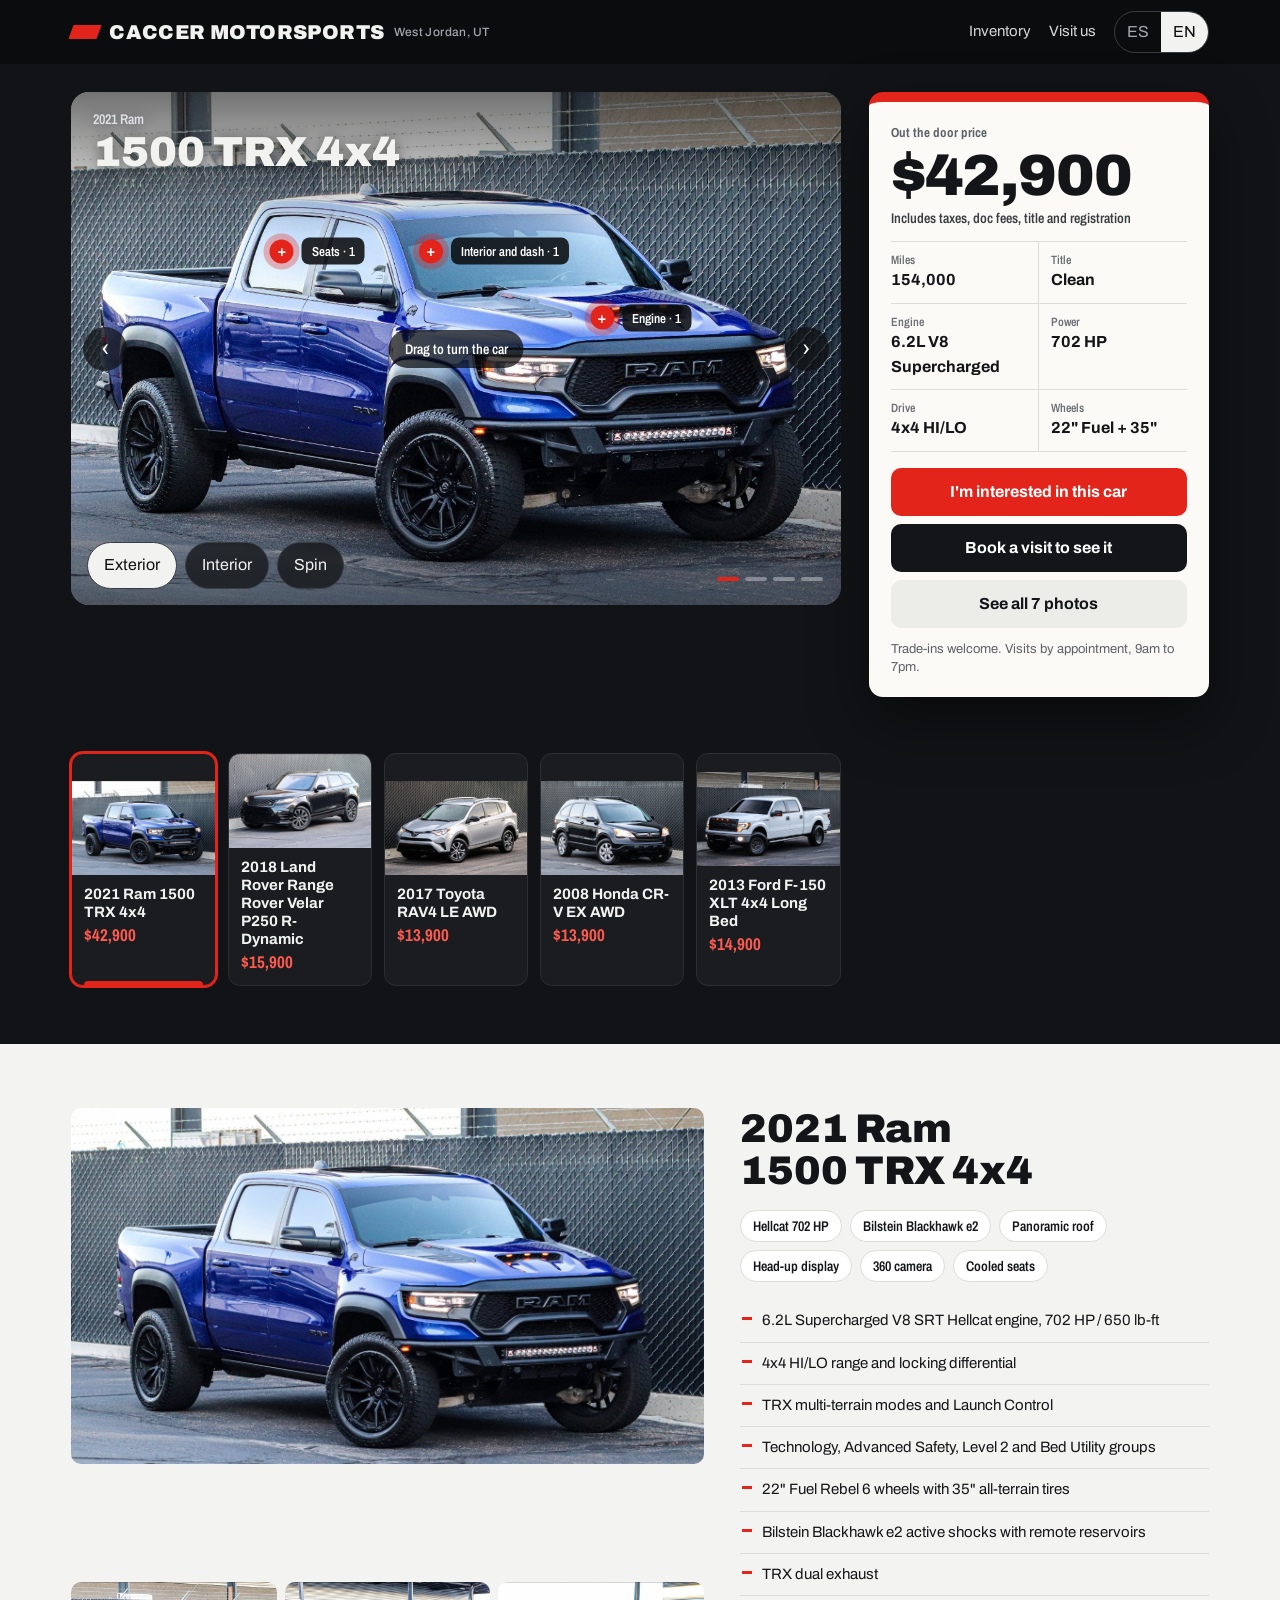
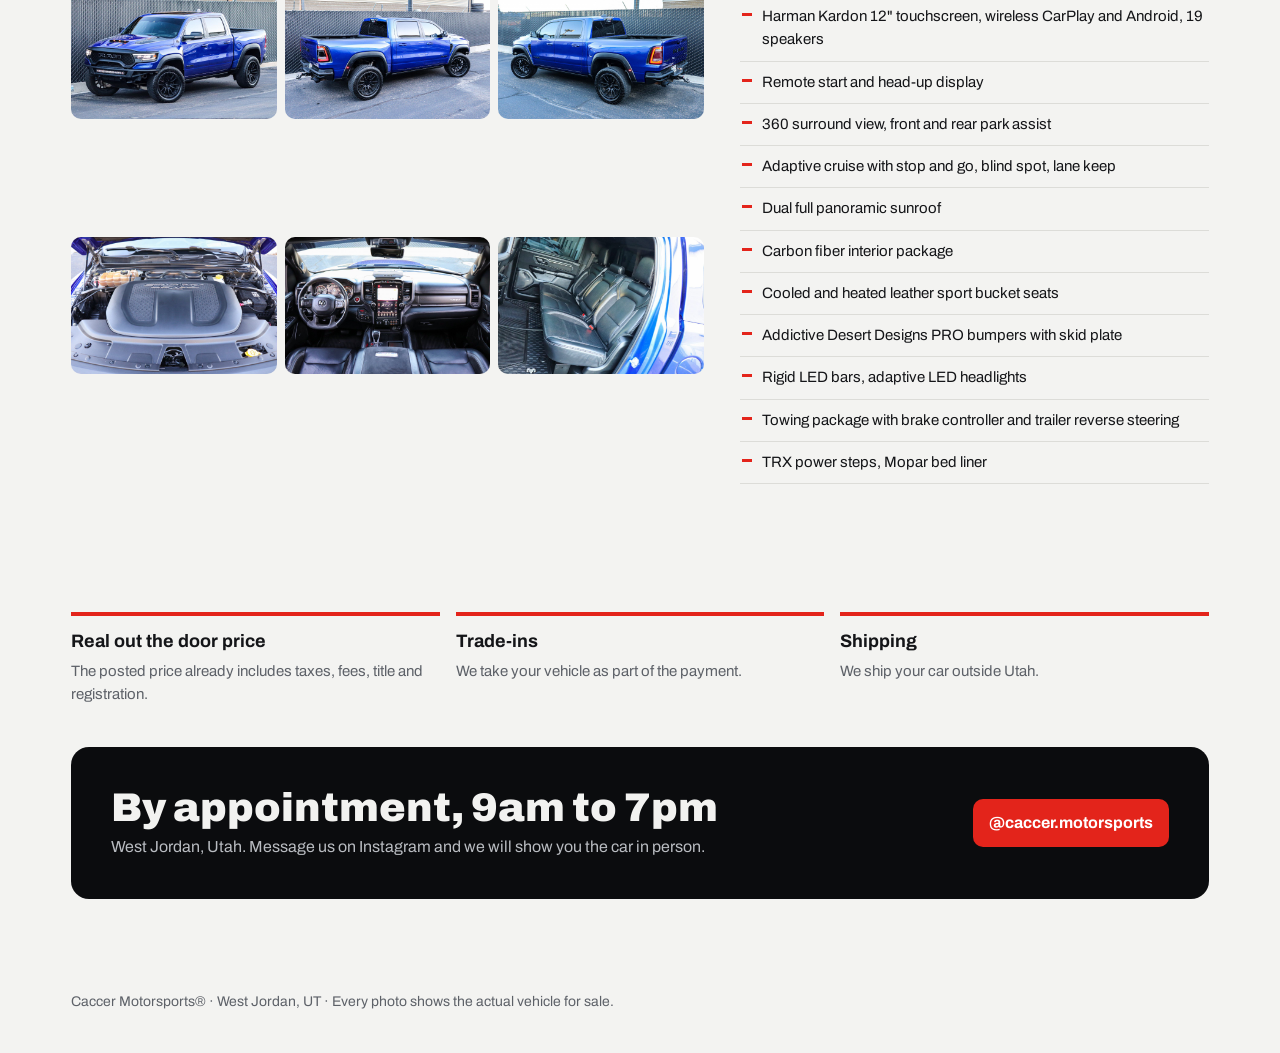
==== index.html @ dfd0c4a7 "Update index.html" ====
<!DOCTYPE html>
<html lang="es">
<head>
<meta charset="utf-8">
<meta name="viewport" content="width=device-width,initial-scale=1">
<title>Caccer Motorsports</title>
<link rel="preconnect" href="https://fonts.googleapis.com">
<link href="https://fonts.googleapis.com/css2?family=Archivo:wght@400;500;600;800;900&family=Archivo+Narrow:wght@500;600;700&display=swap" rel="stylesheet">
<style>
/* VOICE: a confident independent dealer in West Jordan, straight talk, out the door prices.
   IDEA: the showroom turntable plus the window sticker you read before you buy.
   PICTURE: each car as a live 3D model on a lit turntable, with hotspots that open the real photos.
   COLOUR and TYPE: asphalt graphite, paper white sticker, Caccer red accent; Archivo wide for names, Archivo Narrow for specs.
   LAYOUT: stage first, sticker beside it, the 5-car lineup as parking spots, then photos and the visit band. */
:root{color-scheme:light dark;
--bg:light-dark(#f3f3f1,#0f1012);--ink:light-dark(#141518,#f2f2f0);--mute:light-dark(#5d6168,#a3a7ad);
--card:light-dark(#ffffff,#1a1c20);--line:light-dark(#dcdcd8,#2b2e33);--red:#e3241b;--stage:#121316;--paper:#fbfaf6}
:root[data-theme=light]{color-scheme:light}:root[data-theme=dark]{color-scheme:dark}
*{box-sizing:border-box;min-width:0}
body{margin:0;background:var(--bg);color:var(--ink);font:16px/1.55 Archivo,system-ui,sans-serif;overflow-x:clip}
a{color:inherit}
button{font:inherit;cursor:pointer}
:focus-visible{outline:3px solid var(--red);outline-offset:2px}
.wrap{max-width:1240px;margin:0 auto;padding:0 max(4vw,16px)}
header{background:#0b0c0e;color:#f2f2f0}
header .wrap{display:flex;align-items:center;gap:20px;min-height:64px;flex-wrap:wrap}
.logo{font-weight:900;letter-spacing:.02em;font-size:20px;text-decoration:none;display:flex;align-items:center;gap:10px}
.logo i{width:28px;height:14px;background:var(--red);transform:skewX(-20deg);display:inline-block}
.logo small{font-weight:500;color:#a3a7ad;font-size:12px}
nav{display:flex;gap:18px;margin-left:auto;flex-wrap:wrap;align-items:center}
nav a{text-decoration:none;color:#d6d7d9;font-size:15px}
nav a:hover{color:#fff}
.lang{display:flex;border:1px solid #3a3d42;border-radius:999px;overflow:hidden}
.lang button{background:none;border:0;color:#a3a7ad;padding:8px 12px;min-height:36px}
.lang button[aria-pressed=true]{background:#f2f2f0;color:#0b0c0e}

/* stage */
.show{background:var(--stage);color:#f2f2f0;position:relative}
.show .wrap{display:grid;grid-template-columns:minmax(0,1fr) 340px;gap:28px;padding-top:28px;padding-bottom:28px}
.stage{position:relative;aspect-ratio:3/2;border-radius:18px;overflow:hidden;background:#0d0e10;touch-action:pan-y;user-select:none;cursor:grab}
.stage:active{cursor:grabbing}
.frames img{position:absolute;inset:0;width:100%;height:100%;object-fit:cover;opacity:0;transform:scale(1.02);transition:opacity .7s ease,transform 3.2s ease-out}
.frames img.on{opacity:1;transform:scale(1.08)}
.stage.manual .frames img{transition:opacity .25s ease,transform .4s ease-out}
.stage.manual .frames img.on{transform:scale(1.02)}
@media(prefers-reduced-motion:reduce){.frames img,.frames img.on{transform:none}}
.pan{position:absolute;inset:0;overflow:hidden;opacity:0;pointer-events:none;transition:opacity .35s}
.pan img{position:absolute;top:0;height:100%;width:auto;min-width:135%;object-fit:cover;left:0;will-change:transform}
.stage.int .pan{opacity:1}.stage.int .frames,.stage.int #hsLayer{opacity:0;pointer-events:none}
.stage::after{content:"";position:absolute;inset:0;background:linear-gradient(180deg,rgba(0,0,0,.55) 0%,rgba(0,0,0,0) 28%,rgba(0,0,0,0) 72%,rgba(0,0,0,.5) 100%);pointer-events:none}
.title,.tools,.dots,.hint,.arrow,#hsLayer{z-index:2}
.title{position:absolute;left:22px;top:18px;right:22px;pointer-events:none;text-shadow:0 2px 14px rgba(0,0,0,.5)}
.title p{margin:0;font:600 14px 'Archivo Narrow';color:#dfe1e4}
.title h1{margin:2px 0 0;font-size:clamp(24px,3.4vw,42px);line-height:1.05;font-weight:900;text-wrap:balance;max-width:18ch}
.tools{position:absolute;left:16px;bottom:16px;display:flex;gap:8px;flex-wrap:wrap}
.tools button{background:rgba(20,21,24,.78);color:#f2f2f0;border:1px solid #3a3d42;border-radius:999px;padding:10px 16px;min-height:44px;backdrop-filter:blur(6px)}
.tools button[aria-pressed=true]{background:#f2f2f0;color:#111}
.arrow{position:absolute;top:50%;transform:translateY(-50%);width:44px;height:44px;border-radius:50%;border:0;background:rgba(15,16,18,.7);color:#fff;font-size:24px;line-height:1}
.arrow.l{left:12px}.arrow.r{right:12px}
.stage.int .arrow{display:none}
.dots{position:absolute;right:18px;bottom:24px;display:flex;gap:6px}
.dots i{width:22px;height:4px;border-radius:2px;background:rgba(255,255,255,.35)}
.dots i.on{background:var(--red)}
.hint{position:absolute;left:50%;top:50%;transform:translate(-50%,-50%);background:rgba(10,11,12,.72);padding:10px 16px;border-radius:999px;font:600 14px 'Archivo Narrow';color:#fff;pointer-events:none;transition:opacity .5s}
.hint.gone{opacity:0}
.hs{position:absolute;transform:translate(-50%,-50%);display:flex;align-items:center;gap:8px;background:none;border:0;padding:6px;color:#fff;transition:opacity .25s}
.hs b{width:24px;height:24px;border-radius:50%;background:var(--red);box-shadow:0 0 0 6px rgba(227,36,27,.3);display:grid;place-items:center;font-size:15px;line-height:1;animation:pulse 2.2s infinite}
@keyframes pulse{50%{box-shadow:0 0 0 11px rgba(227,36,27,.12)}}
.hs span{background:rgba(12,13,15,.88);padding:5px 10px;border-radius:8px;font:600 13px 'Archivo Narrow';white-space:nowrap}
.hs.off{opacity:0;pointer-events:none}
@media(max-width:600px){.hs span{display:none}.arrow{display:none}.title h1{font-size:22px}}
/* sticker */
.sticker{background:var(--paper);color:#141518;border-radius:14px;padding:22px 22px 20px;align-self:start;position:relative;
box-shadow:0 24px 60px rgba(0,0,0,.45);border-top:10px solid var(--red)}
.sticker .lbl{font:700 13px 'Archivo Narrow';color:#5d6168;margin:0}
.price{font-size:clamp(44px,5vw,58px);font-weight:900;line-height:1;margin:6px 0 4px;letter-spacing:-.02em;white-space:nowrap}
.otd{font:600 14px 'Archivo Narrow';color:#3a3d42;margin:0 0 14px}
.specs{display:grid;grid-template-columns:1fr 1fr;border-top:1px solid #dcdcd8;margin:0}
.specs div{padding:10px 0;border-bottom:1px solid #dcdcd8}
.specs div:nth-child(odd){padding-right:10px;border-right:1px solid #dcdcd8}
.specs div:nth-child(even){padding-left:12px}
.specs dt{font:600 12px 'Archivo Narrow';color:#6b6f75}
.specs dd{margin:0;font-weight:700;font-size:16px}
.cta{display:grid;gap:8px;margin-top:16px}
.btn{display:flex;align-items:center;justify-content:center;gap:8px;min-height:48px;border-radius:10px;font-weight:700;text-decoration:none;border:0;padding:0 16px}
.btn.red{background:var(--red);color:#fff}
.btn.ghost{background:#ececE8;color:#141518}
.fine{font-size:13px;color:#5d6168;margin:12px 0 0;line-height:1.4}

/* lineup */
.lineup{display:grid;grid-template-columns:repeat(5,minmax(0,1fr));gap:12px;padding-bottom:30px}
.spot{background:#1a1c20;border:1px solid #2b2e33;border-radius:12px;padding:0 0 12px;color:#f2f2f0;text-align:left;overflow:hidden;position:relative}
.spot img{width:100%;aspect-ratio:3/2;object-fit:cover;display:block;filter:saturate(.9)}
.spot b{display:block;padding:10px 12px 0;font-size:15px;line-height:1.2}
.spot span{display:block;padding:2px 12px 0;font:700 17px 'Archivo Narrow';color:#ff5a4f}
.spot[aria-current=true]{border-color:var(--red);box-shadow:0 0 0 2px var(--red)}
.spot[aria-current=true]::after{content:"";position:absolute;left:12px;right:12px;bottom:0;height:4px;background:var(--red);border-radius:4px 4px 0 0}

/* detail */
.band{padding:clamp(32px,5vw,64px) 0}
h2{font-size:clamp(28px,3.4vw,40px);line-height:1.05;margin:0 0 18px;font-weight:900;text-wrap:balance}
.detail{display:grid;grid-template-columns:minmax(0,1.35fr) minmax(0,1fr);gap:36px}
.gallery{display:grid;grid-template-columns:repeat(3,minmax(0,1fr));gap:8px}
.gallery button{border:0;padding:0;border-radius:10px;overflow:hidden;background:#222;aspect-ratio:3/2}
.gallery button:first-child{grid-column:span 3;aspect-ratio:16/9}
.gallery img{width:100%;height:100%;object-fit:cover;display:block;transition:transform .3s}
.gallery button:hover img{transform:scale(1.04)}
.chips{display:flex;flex-wrap:wrap;gap:8px;margin:0 0 18px;padding:0;list-style:none}
.chips li{background:var(--card);border:1px solid var(--line);border-radius:999px;padding:6px 12px;font:600 14px 'Archivo Narrow'}
.feat{columns:1;margin:0;padding:0;list-style:none}
.feat li{padding:9px 0 9px 22px;border-bottom:1px solid var(--line);position:relative;font-size:15px}
.feat li::before{content:"";position:absolute;left:2px;top:17px;width:10px;height:3px;background:var(--red)}

/* form controls */
label{display:grid;gap:6px;font:600 14px 'Archivo Narrow';color:var(--mute)}
input,select{font:16px Archivo,sans-serif;min-height:46px;border-radius:10px;border:1px solid var(--line);background:var(--bg);color:var(--ink);padding:0 12px;width:100%}

/* why */
.why{display:grid;grid-template-columns:repeat(3,minmax(0,1fr));gap:16px}
.why div{border-top:4px solid var(--red);padding-top:12px}
.why b{display:block;font-size:18px;margin-bottom:4px}
.why p{margin:0;color:var(--mute);font-size:15px}
.visit{display:grid;grid-template-columns:minmax(0,1fr) auto;gap:24px;align-items:center;background:#0b0c0e;color:#f2f2f0;border-radius:18px;padding:clamp(22px,4vw,40px);margin-top:40px}
.visit h2{margin:0 0 6px}
.visit p{margin:0;color:#b9bcc1}
footer{padding:28px 0 40px;color:var(--mute);font-size:14px}

.btn.dark{background:#141518;color:#fff}
.mbar{display:none}
.md{position:fixed;inset:0;background:rgba(5,6,7,.7);display:none;place-items:center;z-index:60;padding:14px}
.md.open{display:grid}
.mdbox{background:var(--paper);color:#141518;border-radius:16px;width:100%;max-width:480px;padding:18px;display:grid;gap:12px;border-top:8px solid var(--red)}
.mdhead{display:flex;justify-content:space-between;align-items:center;font-size:18px}
.mdhead .x{background:#ececE8;border:0;border-radius:999px;width:44px;height:44px;font-size:22px}
.mdcar{display:flex;gap:12px;align-items:center}
.mdcar img{width:96px;aspect-ratio:3/2;object-fit:cover;border-radius:8px}
.mdcar b{display:block;line-height:1.2}.mdcar span{font:700 18px 'Archivo Narrow';color:var(--red)}
.seg{display:grid;grid-template-columns:1fr 1fr;background:#ececE8;border-radius:12px;padding:4px}
.seg button{border:0;background:none;min-height:42px;border-radius:9px;font-weight:700;color:#5d6168}
.seg button[aria-pressed=true]{background:#fff;color:#141518;box-shadow:0 1px 3px rgba(0,0,0,.15)}
.mdbox label{color:#5d6168}
.mdbox textarea{font:16px/1.45 Archivo,sans-serif;border:1px solid #dcdcd8;border-radius:10px;padding:10px 12px;background:#fff;color:#141518;resize:vertical;width:100%}
.mdbox .fine{margin:0}
/* lightbox */
.lb{position:fixed;inset:0;background:rgba(5,6,7,.94);display:none;z-index:50;color:#fff}
.lb.open{display:grid;grid-template-rows:auto minmax(0,1fr) auto}
.lb header{background:none;display:flex;align-items:center;justify-content:space-between;padding:12px 16px}
.lb header b{font-size:17px}
.lb .x{background:#222;border:0;color:#fff;border-radius:999px;width:44px;height:44px;font-size:22px}
.lb figure{margin:0;display:grid;place-items:center;padding:0 56px;position:relative}
.lb figure img{max-width:100%;max-height:100%;object-fit:contain;border-radius:8px}
.lb .nav{position:absolute;top:50%;transform:translateY(-50%);background:#222;border:0;color:#fff;width:44px;height:44px;border-radius:50%;font-size:20px}
.lb .prev{left:6px}.lb .next{right:6px}
.lb .strip{display:flex;gap:6px;overflow-x:auto;padding:12px 16px}
.lb .strip button{flex:none;border:2px solid transparent;padding:0;border-radius:6px;overflow:hidden;width:86px;height:58px;background:none}
.lb .strip button[aria-current=true]{border-color:var(--red)}
.lb .strip img{width:100%;height:100%;object-fit:cover}

@media(max-width:960px){
 .show .wrap{grid-template-columns:minmax(0,1fr)}
 .lineup{grid-template-columns:repeat(5,minmax(150px,1fr));overflow-x:auto;scroll-snap-type:x mandatory}
 .spot{scroll-snap-align:start}
 .detail{grid-template-columns:minmax(0,1fr)}
 .why{grid-template-columns:1fr 1fr}
}
 @media(max-width:600px){
 nav a{display:none}
 .why{grid-template-columns:1fr}
 .visit{grid-template-columns:1fr}
 .lb figure{padding:0 8px}.lb .nav{top:auto;bottom:-52px}
}
@media(max-width:600px){.logo small{display:none}.mbar{display:flex;position:fixed;left:0;right:0;bottom:0;z-index:40;background:#0b0c0e;color:#fff;padding:10px 14px calc(10px + env(safe-area-inset-bottom));gap:12px;align-items:center;justify-content:space-between;box-shadow:0 -6px 20px rgba(0,0,0,.35)}
.mbar b{display:block;font-size:14px;line-height:1.2}.mbar span{font:700 17px 'Archivo Narrow';color:#ff5a4f}.mbar .btn{flex:none}footer{padding-bottom:110px}}
@media(prefers-reduced-motion:reduce){*{transition:none!important;animation:none!important}}

/* intro: the TRX is built by light, then that last frame flies into the stage and the page settles around it */
.intro{display:none;position:fixed;inset:0;z-index:100;background:#050506;transition:opacity .45s ease}
html.intro-on .intro{display:block}
html.intro-on{overflow:hidden}
.intro video,.intro .ibg,.imorph img{position:absolute;inset:0;width:100%;height:100%;object-fit:cover}
.intro .ibg{filter:blur(28px) brightness(.45);transform:scale(1.1);opacity:0;transition:opacity 1.8s ease}
.intro.lit .ibg{opacity:1}
@media(max-aspect-ratio:3/2){.intro video,.imorph img{object-fit:contain}}
.ibrand{position:absolute;left:max(4vw,16px);bottom:max(5vh,20px);display:flex;align-items:center;gap:10px;font-weight:900;letter-spacing:.02em;font-size:clamp(16px,1.6vw,22px);color:#f2f2f0;opacity:0;transform:translateY(8px);transition:opacity .8s ease,transform .8s ease}
.ibrand i{width:28px;height:14px;background:var(--red);transform:skewX(-20deg)}
.intro.lit2 .ibrand{opacity:1;transform:none}
.iskip{position:absolute;top:max(2vh,12px);right:max(2vw,12px);background:rgba(20,21,24,.6);color:#f2f2f0;border:1px solid #3a3d42;border-radius:999px;padding:8px 16px;min-height:40px;font:600 14px 'Archivo Narrow';backdrop-filter:blur(6px)}
.iskip:hover{background:rgba(20,21,24,.85)}
.imorph{position:fixed;z-index:101;overflow:hidden;pointer-events:none;box-shadow:0 30px 80px rgba(0,0,0,.45)}
.imorph img{transition:opacity .25s ease}
/* page chrome waits off-stage while the intro plays */
html.intro-on header,html.intro-on .sticker,html.intro-on .lineup,html.intro-on .mbar,
html.intro-on .stage .title,html.intro-on .stage .tools,html.intro-on .stage .dots,html.intro-on .stage .arrow,html.intro-on .stage .hint,html.intro-on #hsLayer{opacity:0;transform:translateY(14px)}
html.intro-on .sticker{transform:translateX(28px)}
html.intro-on header{transform:translateY(-12px)}
html.intro-on .frames,html.morphing .frames{opacity:0}
html.settle header,html.settle .sticker,html.settle .lineup,html.settle .mbar,
html.settle .stage .title,html.settle .stage .tools,html.settle .stage .dots,html.settle .stage .arrow,html.settle .stage .hint,html.settle #hsLayer{transition:opacity .7s cubic-bezier(.2,.7,.2,1),transform .7s cubic-bezier(.2,.7,.2,1)}
html.settle header{transition-delay:.15s}
html.settle .stage .title{transition-delay:.45s}
html.settle .stage .tools,html.settle .stage .dots,html.settle .stage .arrow,html.settle #hsLayer{transition-delay:.6s}
html.settle .sticker{transition-delay:.35s}
html.settle .lineup{transition-delay:.55s}
html.settle .stage .hint{transition-delay:.9s}
</style>
</head>
<body>
<div class="intro" id="intro" aria-hidden="true">
 <img class="ibg" src="img/trx_01.jpg" alt="">
 <video id="introV" muted playsinline preload="auto" poster="intro_trx_start.jpg"><source src="intro_trx.mp4" type="video/mp4"></video>
 <div class="ibrand"><i></i>CACCER MOTORSPORTS</div>
 <button class="iskip" id="introSkip" data-es="Saltar intro" data-en="Skip intro">Saltar intro</button>
</div>
<script>
/* play the intro once per visit, only when landing on the home page (or the TRX), never for reduced motion or data saver */
(function(){var h=location.hash.slice(1),seen=false;
 try{seen=sessionStorage.getItem('caccer-intro')==='1';}catch(e){}
 var rm=window.matchMedia&&matchMedia('(prefers-reduced-motion: reduce)').matches;
 var sd=navigator.connection&&navigator.connection.saveData;
 if((h===''||h==='trx'||h==='inventario')&&!seen&&!rm&&!sd)document.documentElement.classList.add('intro-on');
 else{var el=document.getElementById('intro');el.parentNode.removeChild(el);}})();
</script>
<header><div class="wrap">
 <a class="logo" href="#inventario"><i></i>CACCER MOTORSPORTS<small>West Jordan, UT</small></a>
 <nav>
  <a href="#inventario" data-es="Inventario" data-en="Inventory">Inventario</a>
  <a href="#visitar" data-es="Visitanos" data-en="Visit us">Visitanos</a>
  <div class="lang" role="group" aria-label="Idioma"><button id="l-es" aria-pressed="true">ES</button><button id="l-en" aria-pressed="false">EN</button></div>
 </nav>
</div></header>

<section class="show" id="inventario">
 <div class="wrap">
  <div class="stage" id="stage">
   <div class="frames" id="frames"></div>
   <div class="pan" id="pan"><img id="panImg" alt="" draggable="false"></div>
   <div class="title"><p id="cYear"></p><h1 id="cName"></h1></div>
   <div id="hsLayer"></div>
   <button class="arrow l" id="prevF" aria-label="Girar a la izquierda">‹</button>
   <button class="arrow r" id="nextF" aria-label="Girar a la derecha">›</button>
   <div class="tools">
    <button id="tExt" aria-pressed="true" data-es="Exterior" data-en="Exterior">Exterior</button>
    <button id="tInt" aria-pressed="false" data-es="Interior" data-en="Interior">Interior</button>
    <button id="tspin" aria-pressed="false" data-es="Girar" data-en="Spin">Girar</button>
   </div>
   <div class="dots" id="dots"></div>
   <div class="hint" id="hint" data-es="Arrastrá para girar el auto" data-en="Drag to turn the car">Arrastrá para girar el auto</div>
  </div>
  <aside class="sticker" aria-live="polite">
   <p class="lbl" data-es="Precio final, todo incluido" data-en="Out the door price">Precio final, todo incluido</p>
   <div class="price" id="cPrice"></div>
   <p class="otd" data-es="Incluye taxes, doc fees, título y registración" data-en="Includes taxes, doc fees, title and registration">Incluye taxes, doc fees, título y registración</p>
   <dl class="specs" id="cSpecs"></dl>
   <div class="cta">
    <button class="btn red" data-msg="interes" data-es="Me interesa este auto" data-en="I'm interested in this car">Me interesa este auto</button>
    <button class="btn dark" data-msg="cita" data-es="Quiero una cita para verlo" data-en="Book a visit to see it">Quiero una cita para verlo</button>
    <button class="btn ghost" id="openAll"></button>
   </div>
   <p class="fine" data-es="Aceptamos tu auto como parte de pago. Atendemos con cita de 9am a 7pm." data-en="Trade-ins welcome. Visits by appointment, 9am to 7pm.">Aceptamos tu auto como parte de pago. Atendemos con cita de 9am a 7pm.</p>
  </aside>
 </div>
 <div class="wrap"><div class="lineup" id="lineup" role="list"></div></div>
</section>

<section class="band"><div class="wrap detail">
 <div class="gallery" id="gallery"></div>
 <div>
  <h2 id="dTitle"></h2>
  <ul class="chips" id="chips"></ul>
  <ul class="feat" id="feat"></ul>
 </div>
</div></section>

<section class="band" id="visitar"><div class="wrap">
 <div class="why">
  <div><b data-es="Precio final real" data-en="Real out the door price">Precio final real</b><p data-es="El precio publicado ya incluye taxes, fees, título y registración." data-en="The posted price already includes taxes, fees, title and registration.">El precio publicado ya incluye taxes, fees, título y registración.</p></div>
  <div><b data-es="Trade-ins" data-en="Trade-ins">Trade-ins</b><p data-es="Aceptamos tu vehículo como parte de pago." data-en="We take your vehicle as part of the payment.">Aceptamos tu vehículo como parte de pago.</p></div>
  <div><b data-es="Envíos" data-en="Shipping">Envíos</b><p data-es="Enviamos tu auto fuera de Utah." data-en="We ship your car outside Utah.">Enviamos tu auto fuera de Utah.</p></div>
 </div>
 <div class="visit">
  <div><h2 data-es="Solo con cita, de 9am a 7pm" data-en="By appointment, 9am to 7pm">Solo con cita, de 9am a 7pm</h2>
  <p data-es="West Jordan, Utah. Escribinos por Instagram y te mostramos el auto en persona." data-en="West Jordan, Utah. Message us on Instagram and we will show you the car in person.">West Jordan, Utah. Escribinos por Instagram y te mostramos el auto en persona.</p></div>
  <button class="btn red" data-msg="cita">@caccer.motorsports</button>
 </div>
</div></section>
<footer><div class="wrap">Caccer Motorsports® · West Jordan, UT · <span data-es="Todas las fotos son del vehículo real a la venta." data-en="Every photo shows the actual vehicle for sale.">Todas las fotos son del vehículo real a la venta.</span></div></footer>

<div class="mbar" id="mbar"><div><b id="mbName"></b><span id="mbPrice"></span></div><button class="btn red" data-msg="interes" data-es="Escribir a Santi" data-en="Message Santi">Escribir a Santi</button></div>
<div class="md" id="md" role="dialog" aria-modal="true" aria-labelledby="mdT"><div class="mdbox">
 <div class="mdhead"><b id="mdT"></b><button class="x" id="mdX" aria-label="Cerrar">×</button></div>
 <div class="mdcar"><img id="mdImg" alt=""><div><b id="mdCar"></b><span id="mdPrice"></span></div></div>
 <div class="seg" role="group"><button data-k="interes" data-es="Me interesa" data-en="I'm interested">Me interesa</button><button data-k="cita" data-es="Quiero una cita" data-en="Book a visit">Quiero una cita</button></div>
 <label><span data-es="Tu mensaje (lo podés cambiar)" data-en="Your message (you can edit it)">Tu mensaje (lo podés cambiar)</span><textarea id="mdText" rows="5"></textarea></label>
 <a class="btn red" id="mdGo" target="_blank" rel="noopener" href="https://www.instagram.com/m/caccer.motorsports/" data-es="Copiar mensaje y abrir Instagram" data-en="Copy message and open Instagram">Copiar mensaje y abrir Instagram</a>
 <p class="fine" id="mdTip" data-es="Se abre el chat con @caccer.motorsports. Mantené apretado el cuadro de texto, tocá Pegar y mandalo." data-en="The chat with @caccer.motorsports opens. Long press the text box, tap Paste and send.">Se abre el chat con @caccer.motorsports. Mantené apretado el cuadro de texto, tocá Pegar y mandalo.</p>
</div></div>
<div class="lb" id="lb" role="dialog" aria-modal="true" aria-label="Fotos">
 <header><b id="lbT"></b><button class="x" id="lbX" aria-label="Cerrar">×</button></header>
 <figure><button class="nav prev" id="lbP" aria-label="Anterior">‹</button><img id="lbI" alt=""><button class="nav next" id="lbN" aria-label="Siguiente">›</button></figure>
 <div class="strip" id="lbS"></div>
</div>

<script>
{
const CARS=[
 {id:'trx',year:'2021',make:'Ram',name:'1500 TRX 4x4',price:42900,miles:154000,body:'truck',color:0x1d3fae,wheel:0.48,lift:0.12,
  specs:{es:[['Millas','154,000'],['Título','Clean'],['Motor','6.2L V8 Supercharged'],['Potencia','702 HP'],['Tracción','4x4 HI/LO'],['Ruedas','22" Fuel + 35"']],en:[['Miles','154,000'],['Title','Clean'],['Engine','6.2L V8 Supercharged'],['Power','702 HP'],['Drive','4x4 HI/LO'],['Wheels','22" Fuel + 35"']]},
  chips:{es:['Hellcat 702 HP','Bilstein Blackhawk e2','Techo panorámico','Head-up display','Cámara 360','Asientos ventilados'],en:['Hellcat 702 HP','Bilstein Blackhawk e2','Panoramic roof','Head-up display','360 camera','Cooled seats']},
  hs:{motor:[74,44],interior:[55,31],asientos:[32,31]},photos:{ext:['trx_01','trx_02','trx_03','trx_04'],motor:['trx_05'],interior:['trx_06'],asientos:['trx_10']},
  feat:{en:['6.2L Supercharged V8 SRT Hellcat engine, 702 HP / 650 lb-ft','4x4 HI/LO range and locking differential','TRX multi-terrain modes and Launch Control','Technology, Advanced Safety, Level 2 and Bed Utility groups','22" Fuel Rebel 6 wheels with 35" all-terrain tires','Bilstein Blackhawk e2 active shocks with remote reservoirs','TRX dual exhaust','Harman Kardon 12" touchscreen, wireless CarPlay and Android, 19 speakers','Remote start and head-up display','360 surround view, front and rear park assist','Adaptive cruise with stop and go, blind spot, lane keep','Dual full panoramic sunroof','Carbon fiber interior package','Cooled and heated leather sport bucket seats','Addictive Desert Designs PRO bumpers with skid plate','Rigid LED bars, adaptive LED headlights','Towing package with brake controller and trailer reverse steering','TRX power steps, Mopar bed liner'],es:["Motor V8 6.2L Supercharged SRT Hellcat, 702 HP / 650 lb-ft", "4x4 con rango alto y bajo y diferencial bloqueable", "Modos TRX multiterreno y Launch Control", "Paquetes Technology, Advanced Safety, Level 2 y Bed Utility", "Rines Fuel Rebel 6 de 22\" con gomas all-terrain de 35\"", "Amortiguadores activos Bilstein Blackhawk e2 con reservorio", "Escape doble TRX", "Pantalla Harman Kardon de 12\", CarPlay y Android inalámbrico, 19 parlantes", "Arranque remoto y head-up display", "Cámara 360 y sensores de estacionamiento adelante y atrás", "Crucero adaptativo stop and go, punto ciego, asistente de carril", "Doble techo panorámico", "Paquete interior de fibra de carbono", "Asientos deportivos de cuero ventilados y calefaccionados", "Paragolpes Addictive Desert Designs PRO con cubrecárter", "Barras LED Rigid y faros LED adaptativos", "Paquete de remolque con control de frenos y asistente de reversa", "Estribos eléctricos TRX y protector de caja Mopar"]}},
 {id:'velar',year:'2018',make:'Land Rover',name:'Range Rover Velar P250 R-Dynamic',price:15900,miles:88000,body:'suv',color:0x0e0f12,wheel:0.38,lift:0,sleek:true,
  specs:{es:[['Millas','88,000'],['Título','Clean, 2 dueños'],['Motor','2.0L Turbo'],['Potencia','247 HP / 27 MPG'],['Tracción','AWD'],['Ruedas','20" Gloss Black']],en:[['Miles','88,000'],['Title','Clean, 2 owners'],['Engine','2.0L Turbo'],['Power','247 HP / 27 MPG'],['Drive','AWD'],['Wheels','20" Gloss Black']]},
  chips:{es:['Techo panorámico','Meridian 10.25"','Cámara 360','Asientos ventilados','Portón eléctrico','Modo nieve'],en:['Panoramic roof','Meridian 10.25"','360 camera','Cooled seats','Power liftgate','Snow mode']},
  hs:{motor:[30,44],interior:[48,26],asientos:[72,28]},photos:{ext:['velar_01','velar_02','velar_03'],motor:['velar_05'],interior:['velar_07'],asientos:['velar_08','velar_09','velar_10']},
  feat:{en:['2.0L turbo engine, 247 HP, 27 MPG','AWD with snow, sport, comfort, eco and terrain modes','20" gloss black wheels with new all-season tires','Dual exhaust','Adaptive cruise, blind spot, lane keep, forward collision alert','Hands-free power liftgate','Full panoramic roof','Meridian surround 10.25" touchscreen with CarPlay and Android','Back-up camera, 360 view and parking sensors','Power heated leather steering wheel and paddle shifters','Cooled and heated leather seats','Adaptive LED headlights and fog lights','Ceramic tinted windows','Folding second row'],es:["Motor 2.0L turbo, 247 HP, 27 MPG", "AWD con modos nieve, sport, confort, eco y terreno", "Rines negros brillantes de 20\" con gomas all-season nuevas", "Escape doble", "Crucero adaptativo, punto ciego, asistente de carril, alerta de choque", "Portón trasero eléctrico manos libres", "Techo panorámico completo", "Sonido Meridian con pantalla de 10.25\", CarPlay y Android", "Cámara de reversa, vista 360 y sensores", "Volante de cuero calefaccionado eléctrico con paletas de cambio", "Asientos de cuero ventilados y calefaccionados", "Faros LED adaptativos y antiniebla", "Vidrios polarizados cerámicos", "Segunda fila abatible"]}},
 {id:'rav4',year:'2017',make:'Toyota',name:'RAV4 LE AWD',price:13900,miles:145000,body:'suv',color:0xa7abb1,wheel:0.35,lift:0,
  specs:{es:[['Millas','145,000'],['Título','Clean'],['Motor','2.5L 4 cil.'],['Consumo','29 MPG'],['Tracción','AWD con bloqueo'],['Extras','Batería y frenos nuevos']],en:[['Miles','145,000'],['Title','Clean'],['Engine','2.5L 4 cyl'],['Economy','29 MPG'],['Drive','AWD with lock'],['Extras','New battery and brakes']]},
  chips:{es:['Crucero adaptativo','Punto ciego','JBL 9" con navegador','Volante calefaccionado','Frenos nuevos','Batería nueva'],en:['Adaptive cruise','Blind spot','JBL 9" with navigation','Heated wheel','New brakes','New battery']},
  hs:{interior:[42,31]},photos:{ext:['rav4_01','rav4_02'],interior:['rav4_06']},
  feat:{en:['2.5L 4 cylinder, 29 MPG','Eco and sport driving modes','AWD with center lock differential','17" alloy wheels with all-season tires','Adaptive cruise, blind spot, lane keep, downhill assist, forward collision alert','JBL 9" multimedia with navigation, Bluetooth, USB, AUX','Back-up camera','Heated leather multifunction steering wheel','LED headlights, tinted windows','Toyota all-weather floor mats','New battery and new brakes'],es:["Motor 2.5L 4 cilindros, 29 MPG", "Modos de manejo eco y sport", "AWD con bloqueo de diferencial central", "Rines de aleación de 17\" con gomas all-season", "Crucero adaptativo, punto ciego, asistente de carril, asistente de bajada, alerta de choque", "Pantalla JBL de 9\" con navegador, Bluetooth, USB y AUX", "Cámara de reversa", "Volante de cuero calefaccionado multifunción", "Faros LED y vidrios polarizados", "Alfombras Toyota para todo clima", "Batería nueva y frenos nuevos"]}},
 {id:'crv',year:'2008',make:'Honda',name:'CR-V EX AWD',price:13900,miles:69000,body:'suv',color:0x15171b,wheel:0.34,lift:0,boxy:true,
  specs:{es:[['Millas','69,000 originales'],['Título','Clean, sin accidentes'],['Motor','2.4L i-VTEC K24'],['Potencia','166 HP'],['Tracción','AWD'],['Ruedas','17" + gomas nuevas']],en:[['Miles','69,000 original'],['Title','Clean, no accidents'],['Engine','2.4L i-VTEC K24'],['Power','166 HP'],['Drive','AWD'],['Wheels','17" + new tires']]},
  chips:{es:['Solo 69k millas','Sonido Bose','Sunroof','Barras de techo','Gomas nuevas','Sin accidentes'],en:['Only 69k miles','Bose sound','Sunroof','Roof racks','New tires','No accidents']},
  hs:{interior:[60,30],asientos:[25,30],carga:[11,44]},photos:{ext:['crv_01','crv_02'],interior:['crv_06'],asientos:['crv_08','crv_09'],carga:['crv_10']},
  feat:{en:['69,000 original miles','2.4L i-VTEC 4 cylinder (K24), 166 HP','AWD, great in winter','17" premium wheels with new all-season tires','Bose premium sound with Bluetooth, USB, AUX','Leather wrapped multifunction steering wheel','Power tilt and slide moonroof','All-weather floor mats, tinted windows','Roof racks'],es:["69,000 millas originales", "Motor 2.4L i-VTEC 4 cilindros (K24), 166 HP", "AWD, ideal para el invierno", "Rines premium de 17\" con gomas all-season nuevas", "Sonido premium Bose con Bluetooth, USB y AUX", "Volante de cuero multifunción", "Sunroof eléctrico", "Alfombras para todo clima y vidrios polarizados", "Barras de techo"]}},
 {id:'f150',year:'2013',make:'Ford',name:'F-150 XLT 4x4 Long Bed',price:14900,miles:142000,body:'truck',color:0xe9ebee,wheel:0.47,lift:0.1,longbed:true,
  specs:{es:[['Millas','142,000'],['Título','Clean'],['Motor','5.0L V8 Coyote'],['Potencia','370 HP'],['Tracción','4x4 HI/LO'],['Caja','6.5 ft larga']],en:[['Miles','142,000'],['Title','Clean'],['Engine','5.0L V8 Coyote'],['Power','370 HP'],['Drive','4x4 HI/LO'],['Bed','6.5 ft long']]},
  chips:{es:['Lift 3"','35" all-terrain','Escape Flowmaster','Parrilla estilo Raptor','Subwoofer Cerwin Vega','Frenos nuevos'],en:['3" lift','35" all-terrain','Flowmaster exhaust','Raptor style grille','Cerwin Vega sub','New brakes']},
  hs:{motor:[24,36],interior:[39,28],asientos:[62,29],audio:[76,44]},photos:{ext:['f150_01','f150_03'],motor:['f150_05'],interior:['f150_06'],asientos:['f150_08'],audio:['f150_11']},
  feat:{en:['5.0L V8 Coyote, 370 HP','4x4 HI/LO with locking differential','6.5 ft long bed','Flowmaster dual cat-back exhaust','17" Fuel off-road wheels with 35" all-terrain tires','3" Rough Country lift kit','Raptor style grille with amber pod lights','Pioneer 7" touchscreen with CarPlay and Android, navigation','Cerwin Vega 10" powered subwoofer with amp kit','Back-up camera, downhill assist','Power seats, leather wrapped wheel','Spec-D LED headlights and fog lights','Running boards, towing package and brake controller','Brand new high-performance brakes'],es:["Motor V8 Coyote 5.0L, 370 HP", "4x4 con rango alto y bajo y diferencial bloqueable", "Caja larga de 6.5 pies", "Escape doble Flowmaster cat-back", "Rines Fuel off-road de 17\" con gomas all-terrain de 35\"", "Lift kit Rough Country de 3\"", "Parrilla estilo Raptor con luces ámbar", "Pantalla Pioneer de 7\" con CarPlay, Android y navegador", "Subwoofer Cerwin Vega de 10\" con amplificador", "Cámara de reversa y asistente de bajada", "Asientos eléctricos y volante de cuero", "Faros LED Spec-D y antiniebla", "Estribos, paquete de remolque y control de frenos", "Frenos nuevos de alto rendimiento"]}}
];
const PARTS={ext:{es:'Exterior',en:'Exterior'},motor:{es:'Motor',en:'Engine'},interior:{es:'Interior y tablero',en:'Interior and dash'},asientos:{es:'Asientos',en:'Seats'},carga:{es:'Maletero',en:'Cargo'},audio:{es:'Audio',en:'Audio'}};
let lang='es',cur=0,frame=0,mode='ext';
try{const saved=localStorage.getItem('caccer-lang');lang=saved||((navigator.language||'es').toLowerCase().startsWith('es')?'es':'en');}catch(e){lang=(navigator.language||'es').toLowerCase().startsWith('es')?'es':'en';}
{const h=location.hash.slice(1);const i=CARS.findIndex(c=>c.id===h);if(i>=0)cur=i;}
const $=id=>document.getElementById(id);
const money=n=>'$'+Math.round(n).toLocaleString('en-US');
const img=n=>'img/'+n+'.jpg';
const allPhotos=c=>Object.values(c.photos).flat();
const stage=$('stage');

function setLang(l){lang=l;document.documentElement.lang=l;try{localStorage.setItem('caccer-lang',l);}catch(e){}
 $('l-es').setAttribute('aria-pressed',l==='es');$('l-en').setAttribute('aria-pressed',l==='en');
 document.querySelectorAll('[data-es]').forEach(e=>{if(e.firstChild&&e.firstChild.nodeType===3&&e.children.length===0)e.textContent=e.dataset[l];else if(!e.children.length)e.textContent=e.dataset[l];});
 render(false);if($('md').classList.contains('open'))fillMsg();}
$('l-es').onclick=()=>setLang('es');$('l-en').onclick=()=>setLang('en');

function render(newCar=true){const c=CARS[cur];
 $('cYear').textContent=c.year+' '+c.make;$('cName').textContent=c.name;$('cPrice').textContent=money(c.price);$('mbName').textContent=c.year+' '+c.make+' '+c.name;$('mbPrice').textContent=money(c.price);
 $('cSpecs').innerHTML=c.specs[lang].map(([k,v])=>`<div><dt>${k}</dt><dd>${v}</dd></div>`).join('');
 $('openAll').textContent=(lang==='es'?'Ver las ':'See all ')+allPhotos(c).length+(lang==='es'?' fotos':' photos');
 $('lineup').innerHTML=CARS.map((k,i)=>`<button class="spot" role="listitem" data-i="${i}" aria-current="${i===cur}"><img src="${img(k.photos.ext[0])}" alt="" loading="lazy"><b>${k.year} ${k.make} ${k.name}</b><span>${money(k.price)}</span></button>`).join('');
 const ph=allPhotos(c);
 $('gallery').innerHTML=ph.slice(0,7).map((p,i)=>`<button data-p="${i}" aria-label="Foto ${i+1}"><img src="${img(p)}" alt="${c.make} ${c.name}" loading="lazy"></button>`).join('');
 $('dTitle').textContent=c.year+' '+c.make+' '+c.name;
 $('chips').innerHTML=c.chips[lang].map(t=>`<li>${t}</li>`).join('');
 $('feat').innerHTML=c.feat[lang].map(t=>`<li>${t}</li>`).join('');
 if(newCar){
  $('frames').innerHTML=c.photos.ext.map((p,i)=>`<img src="${img(p)}" alt="${c.year} ${c.make} ${c.name}" draggable="false" class="${i===0?'on':''}">`).join('');
  $('dots').innerHTML=c.photos.ext.map((p,i)=>`<i class="${i===0?'on':''}"></i>`).join('');
  frame=0;$('panImg').src=img(c.photos.interior[0]);panX=0.5;setPan();setMode('ext');
  $('tInt').disabled=!c.photos.interior;if(!reduceMotion&&c.photos.ext.length>1){if(document.documentElement.classList.contains('intro-on'))addEventListener('caccer-intro-done',()=>{if(!spinT&&mode==='ext'){showFrame(0);startSpin();}},{once:true});else startSpin();}}
 $('hsLayer').innerHTML=Object.entries(c.hs).filter(([k])=>c.photos[k]).map(([k,[x,y]])=>`<button class="hs" data-k="${k}" style="left:${x}%;top:${y}%" aria-label="${PARTS[k][lang]}"><b>+</b><span>${PARTS[k][lang]} · ${c.photos[k].length}</span></button>`).join('');
 showFrame(frame);
}
$('lineup').addEventListener('click',e=>{const b=e.target.closest('.spot');if(!b)return;cur=+b.dataset.i;render();history.replaceState(null,'','#'+CARS[cur].id);
 if(innerWidth<960)stage.scrollIntoView({behavior:'smooth',block:'center'});});
$('gallery').addEventListener('click',e=>{const b=e.target.closest('button');if(b)openLB(allPhotos(CARS[cur]),+b.dataset.p,'');});
$('openAll').onclick=()=>openLB(allPhotos(CARS[cur]),0,'');
$('hsLayer').addEventListener('click',e=>{const b=e.target.closest('.hs');if(!b)return;const c=CARS[cur],k=b.dataset.k;
 openLB(c.photos[k],0,c.make+' '+c.name+' · '+PARTS[k][lang]);});

/* exterior spin with real photos */
function showFrame(i){const n=CARS[cur].photos.ext.length;frame=(i%n+n)%n;
 [...$('frames').children].forEach((im,k)=>im.classList.toggle('on',k===frame));
 [...$('dots').children].forEach((d,k)=>d.classList.toggle('on',k===frame));
 [...$('hsLayer').children].forEach(h=>h.classList.toggle('off',frame!==0));}
$('prevF').onclick=()=>{stopSpin(true);showFrame(frame-1);};
$('nextF').onclick=()=>{stopSpin(true);showFrame(frame+1);};
let spinT=null,idleT=null;
const reduceMotion=matchMedia('(prefers-reduced-motion: reduce)').matches;
function startSpin(){clearInterval(spinT);clearTimeout(idleT);stage.classList.remove('manual');$('tspin').setAttribute('aria-pressed',true);spinT=setInterval(()=>{if(mode==='ext'&&!document.hidden)showFrame(frame+1);},3200);}
function stopSpin(resume){clearInterval(spinT);spinT=null;clearTimeout(idleT);stage.classList.add('manual');$('tspin').setAttribute('aria-pressed',false);
 if(resume&&!reduceMotion)idleT=setTimeout(()=>{if(mode==='ext'&&!$('lb').classList.contains('open')&&!$('md').classList.contains('open'))startSpin();},9000);}
$('tspin').onclick=()=>{if(spinT){stopSpin(false);return;}setMode('ext');startSpin();};

/* interior pan */
let panX=0.5;
function setPan(){const im=$('panImg'),w=im.offsetWidth-stage.clientWidth;im.style.transform=`translateX(${-Math.max(0,w)*panX}px)`;}
function setMode(m){mode=m;stage.classList.toggle('int',m==='int');$('tExt').setAttribute('aria-pressed',m==='ext');$('tInt').setAttribute('aria-pressed',m==='int');if(m==='int'){stopSpin();requestAnimationFrame(setPan);}}
$('tExt').onclick=()=>setMode('ext');$('tInt').onclick=()=>setMode('int');
new ResizeObserver(()=>setPan()).observe(stage);$('panImg').onload=setPan;

/* drag */
let down=null,moved=false;
stage.addEventListener('pointerdown',e=>{if(e.target.closest('button'))return;down={x:e.clientX,f:frame,p:panX};moved=false;stage.setPointerCapture(e.pointerId);stopSpin(true);});
stage.addEventListener('pointermove',e=>{if(!down)return;const dx=e.clientX-down.x;if(Math.abs(dx)>6){moved=true;$('hint').classList.add('gone');}
 if(mode==='ext'){const step=Math.max(60,stage.clientWidth/(CARS[cur].photos.ext.length*1.2));showFrame(down.f-Math.round(dx/step));}
 else{panX=Math.min(1,Math.max(0,down.p-dx/stage.clientWidth));setPan();}});
const up=()=>{if(down&&!moved&&mode==='ext')openLB(CARS[cur].photos.ext,frame,'');down=null;};
stage.addEventListener('pointerup',up);stage.addEventListener('pointercancel',()=>down=null);
setTimeout(()=>$('hint').classList.add('gone'),4500);


/* lightbox */
let lbList=[],lbI=0;
function openLB(list,i,title){lbList=list;lbI=i;$('lbT').textContent=title||(CARS[cur].year+' '+CARS[cur].make+' '+CARS[cur].name);
 $('lbS').innerHTML=list.map((p,k)=>`<button data-k="${k}"><img src="${img(p)}" alt=""></button>`).join('');
 $('lb').classList.add('open');showLB();$('lbX').focus();}
function showLB(){$('lbI').src=img(lbList[lbI]);[...$('lbS').children].forEach((b,k)=>b.setAttribute('aria-current',k===lbI));
 $('lbP').style.visibility=$('lbN').style.visibility=lbList.length>1?'visible':'hidden';}
$('lbS').onclick=e=>{const b=e.target.closest('button');if(b){lbI=+b.dataset.k;showLB();}};
$('lbP').onclick=()=>{lbI=(lbI-1+lbList.length)%lbList.length;showLB();};
$('lbN').onclick=()=>{lbI=(lbI+1)%lbList.length;showLB();};
$('lbX').onclick=()=>$('lb').classList.remove('open');
addEventListener('keydown',e=>{if(!$('lb').classList.contains('open'))return;if(e.key==='Escape')$('lbX').click();if(e.key==='ArrowRight')$('lbN').click();if(e.key==='ArrowLeft')$('lbP').click();});

addEventListener('hashchange',()=>{const i=CARS.findIndex(c=>c.id===location.hash.slice(1));if(i>=0&&i!==cur){cur=i;render();}});
/* message to Santi */
const MSG={
 es:{interes:c=>`Hola Santi! Me interesa el ${c.year} ${c.make} ${c.name} de ${money(c.price)} que vi en su página. ¿Sigue disponible?`,
     cita:c=>`Hola Santi! Quiero hacer una cita para ver el ${c.year} ${c.make} ${c.name} (${money(c.price)}). ¿Qué día y horario tienen disponible?`,
     title:'Escribile a Santi por Instagram',copied:'Mensaje copiado. Pegalo en el chat y mandalo.'},
 en:{interes:c=>`Hi Santi! I'm interested in the ${c.year} ${c.make} ${c.name} for ${money(c.price)} I saw on your website. Is it still available?`,
     cita:c=>`Hi Santi! I'd like to book a visit to see the ${c.year} ${c.make} ${c.name} (${money(c.price)}). What day and time works?`,
     title:'Message Santi on Instagram',copied:'Message copied. Paste it in the chat and send.'}};
let msgKind='interes',edited=false;
const carLink=c=>location.origin+location.pathname+'#'+c.id;
function fillMsg(){const c=CARS[cur];$('mdT').textContent=MSG[lang].title;$('mdImg').src=img(c.photos.ext[0]);$('mdCar').textContent=c.year+' '+c.make+' '+c.name;$('mdPrice').textContent=money(c.price);
 [...document.querySelectorAll('.seg button')].forEach(b=>b.setAttribute('aria-pressed',b.dataset.k===msgKind));
 const link=location.protocol.startsWith('http')&&!location.hostname.endsWith('claude.ai')&&!location.hostname.endsWith('claudeusercontent.com')?'\n'+carLink(c):'';
 $('mdText').value=MSG[lang][msgKind](c)+link;edited=false;
 $('mdGo').href='https://www.instagram.com/m/caccer.motorsports/';}
function openMsg(kind){msgKind=kind;fillMsg();$('md').classList.add('open');$('mdText').focus();}
document.addEventListener('click',e=>{const b=e.target.closest('[data-msg]');if(b){e.preventDefault();openMsg(b.dataset.msg);}});
document.querySelector('.seg').addEventListener('click',e=>{const b=e.target.closest('button');if(b){msgKind=b.dataset.k;fillMsg();}});
$('mdX').onclick=()=>$('md').classList.remove('open');
$('md').addEventListener('click',e=>{if(e.target===$('md'))$('md').classList.remove('open');});
addEventListener('keydown',e=>{if(e.key==='Escape')$('md').classList.remove('open');});
$('mdGo').addEventListener('click',()=>{const t=$('mdText').value;
 try{navigator.clipboard.writeText(t).catch(()=>{});}catch(e){}
 try{$('mdText').select();document.execCommand('copy');}catch(e){}
 $('mdTip').textContent=MSG[lang].copied;});
setLang(lang);render(true);
}
</script>
<script>
/* intro handoff: the video's last frame is img/trx_01.jpg, the stage's first photo.
   A copy of that photo grows from full screen into the stage box while the page settles in around it. */
(function(){
 const root=document.documentElement,intro=document.getElementById('intro');
 if(!intro||!root.classList.contains('intro-on'))return;
 const v=document.getElementById('introV'),stageEl=document.getElementById('stage');
 let done=false,started=false;
 const timers=[];
 function finish(){
  if(done)return;done=true;timers.forEach(clearTimeout);
  try{sessionStorage.setItem('caccer-intro','1');}catch(e){}
  try{v.pause();}catch(e){}
  window.scrollTo(0,0);
  const m=document.createElement('div');m.className='imorph';
  const im=new Image();im.src='img/trx_01.jpg';im.alt='';m.appendChild(im);
  // on screens narrower than the photo (phones) the video is letterboxed, so start from the photo's own box
  const vw=innerWidth,vh=innerHeight,narrow=vw/vh<1.5,h0=narrow?vw/1.5:vh;
  const start={left:'0px',top:(narrow?(vh-h0)/2:0)+'px',width:vw+'px',height:h0+'px',borderRadius:'0px'};
  if(narrow)im.style.objectFit='cover';
  Object.assign(m.style,start);
  document.body.appendChild(m);
  root.classList.add('morphing','settle');
  root.classList.remove('intro-on');                 // page chrome starts settling in under the flying photo
  intro.style.opacity='0';
  const r=stageEl.getBoundingClientRect();
  const end={left:r.left+'px',top:r.top+'px',width:r.width+'px',height:r.height+'px',borderRadius:getComputedStyle(stageEl).borderRadius};
  const anim=m.animate([start,end],
   {duration:900,easing:'cubic-bezier(.65,0,.2,1)',fill:'forwards'});
  const land=()=>{root.classList.remove('morphing');im.style.opacity='0';
   setTimeout(()=>{m.remove();intro.remove();},300);
   setTimeout(()=>root.classList.remove('settle'),1800);
   setTimeout(()=>dispatchEvent(new Event('caccer-intro-done')),1200);};
  anim.onfinish=land;anim.oncancel=land;
 }
 document.getElementById('introSkip').addEventListener('click',finish);
 addEventListener('keydown',e=>{if(e.key==='Escape')finish();});
 v.addEventListener('timeupdate',()=>{
  if(v.currentTime>2.6)intro.classList.add('lit');
  if(v.currentTime>3.4)intro.classList.add('lit2');
 });
 v.addEventListener('ended',finish);
 v.addEventListener('error',finish);
 const srcEl=v.querySelector('source');if(srcEl)srcEl.addEventListener('error',finish);   // missing file: go straight to the page
 if(v.networkState===3)finish();
 v.addEventListener('playing',()=>{started=true;});
 const p=v.play();if(p&&p.catch)p.catch(finish);      // autoplay blocked: go straight to the page
 timers.push(setTimeout(()=>{if(!started)finish();},2000));   // slow network: don't keep people waiting
 timers.push(setTimeout(finish,9000));                         // hard stop
})();
</script>
</body>
</html>
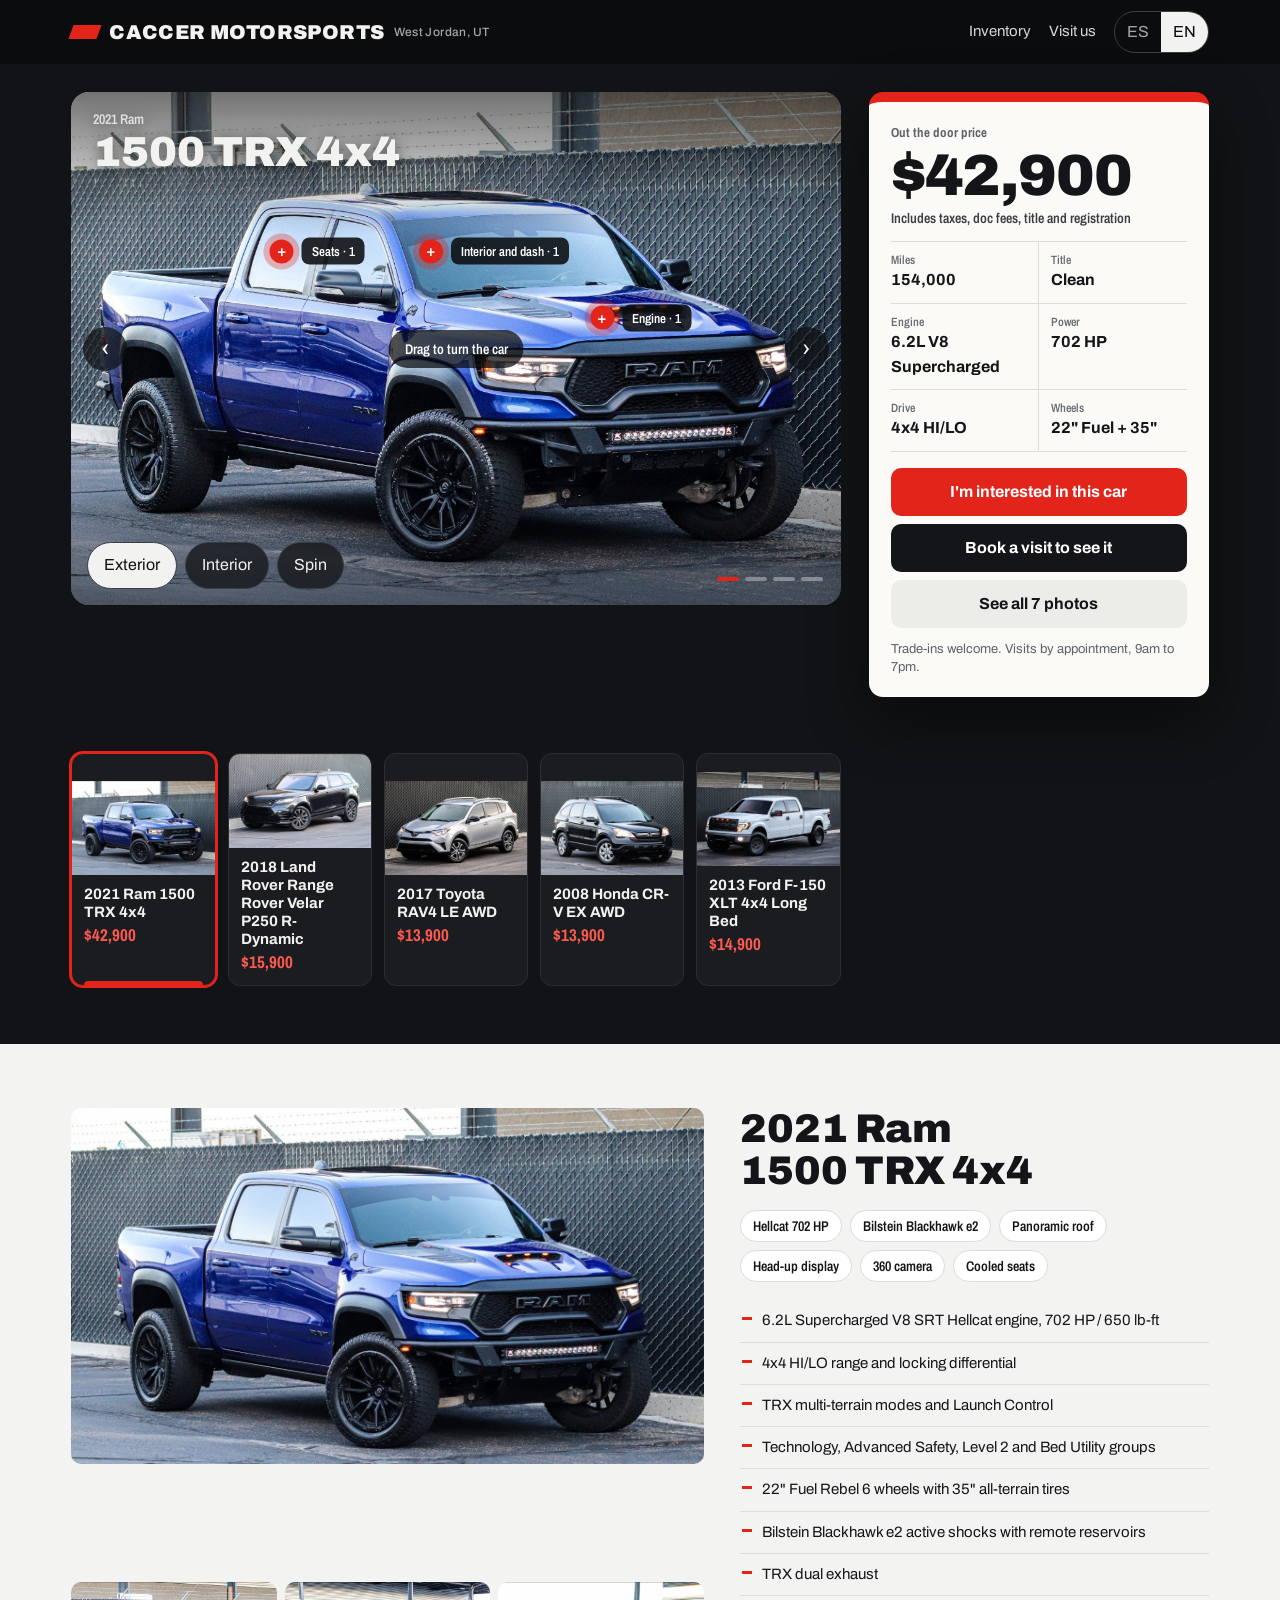
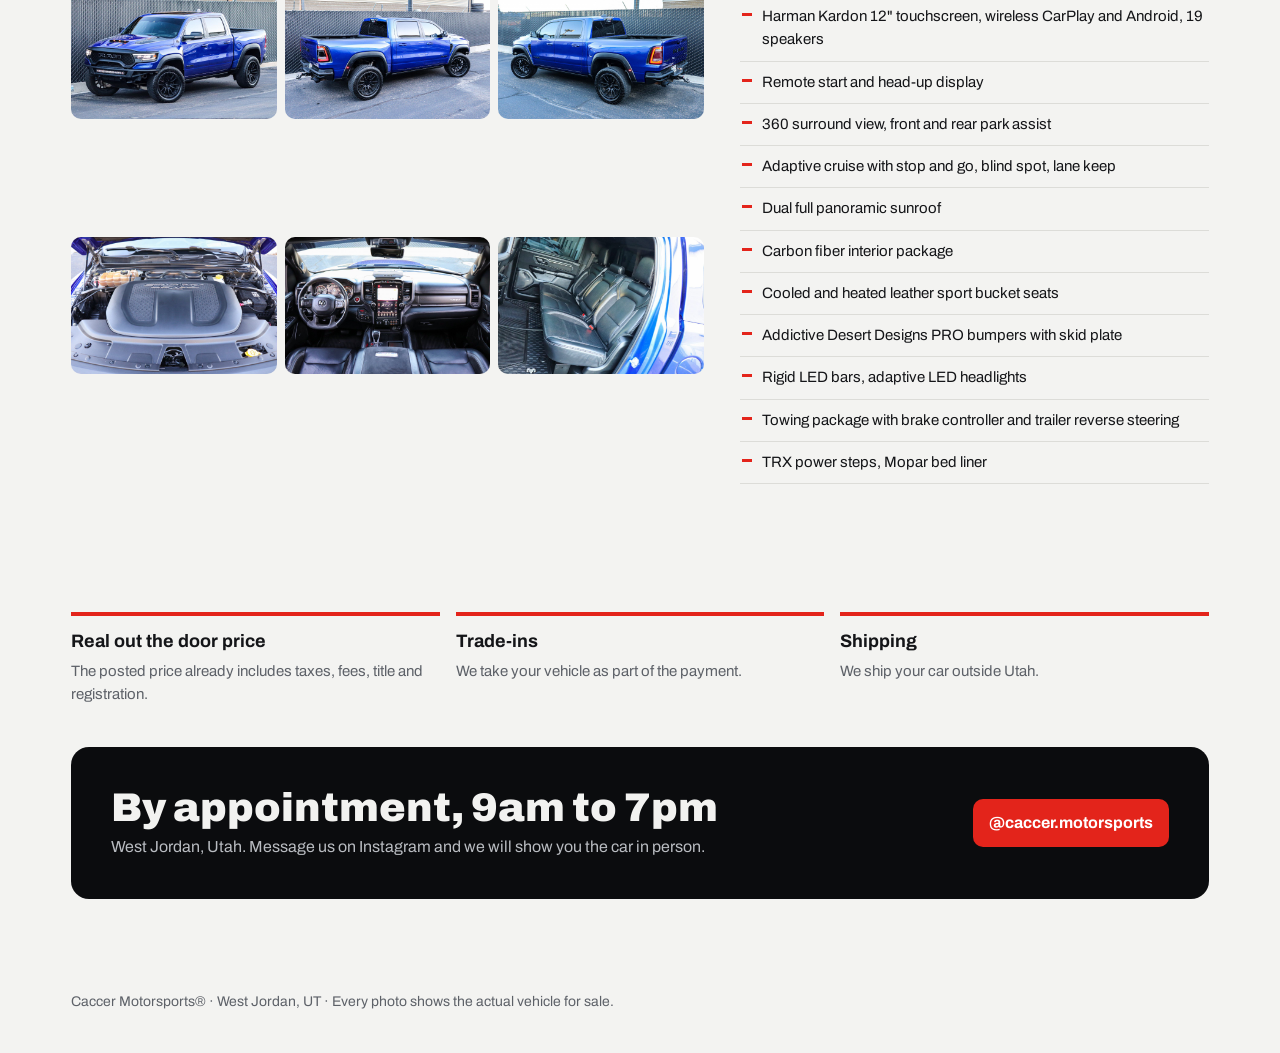
==== commit 41354198: "Website: el botón de Instagram abre el perfil de Caccer Co-Authored-By: Claude Opus 5.5 <noreply@ant" ====
--- a/index.html
+++ b/index.html
@@ -291,8 +291,8 @@
  <div class="mdcar"><img id="mdImg" alt=""><div><b id="mdCar"></b><span id="mdPrice"></span></div></div>
  <div class="seg" role="group"><button data-k="interes" data-es="Me interesa" data-en="I'm interested">Me interesa</button><button data-k="cita" data-es="Quiero una cita" data-en="Book a visit">Quiero una cita</button></div>
  <label><span data-es="Tu mensaje (lo podés cambiar)" data-en="Your message (you can edit it)">Tu mensaje (lo podés cambiar)</span><textarea id="mdText" rows="5"></textarea></label>
- <a class="btn red" id="mdGo" target="_blank" rel="noopener" href="https://www.instagram.com/m/caccer.motorsports/" data-es="Copiar mensaje y abrir Instagram" data-en="Copy message and open Instagram">Copiar mensaje y abrir Instagram</a>
- <p class="fine" id="mdTip" data-es="Se abre el chat con @caccer.motorsports. Mantené apretado el cuadro de texto, tocá Pegar y mandalo." data-en="The chat with @caccer.motorsports opens. Long press the text box, tap Paste and send.">Se abre el chat con @caccer.motorsports. Mantené apretado el cuadro de texto, tocá Pegar y mandalo.</p>
+ <a class="btn red" id="mdGo" target="_blank" rel="noopener" href="https://www.instagram.com/caccer.motorsports/" data-es="Copiar mensaje y abrir Instagram" data-en="Copy message and open Instagram">Copiar mensaje y abrir Instagram</a>
+ <p class="fine" id="mdTip" data-es="Se abre el perfil de @caccer.motorsports. Tocá "Mensaje", mantené apretado el cuadro de texto, tocá Pegar y mandalo." data-en="The @caccer.motorsports profile opens. Tap "Message", long press the text box, tap Paste and send.">Se abre el perfil de @caccer.motorsports. Tocá "Mensaje", mantené apretado el cuadro de texto, tocá Pegar y mandalo.</p>
 </div></div>
 <div class="lb" id="lb" role="dialog" aria-modal="true" aria-label="Fotos">
  <header><b id="lbT"></b><button class="x" id="lbX" aria-label="Cerrar">×</button></header>
@@ -420,17 +420,17 @@
 const MSG={
  es:{interes:c=>`Hola Santi! Me interesa el ${c.year} ${c.make} ${c.name} de ${money(c.price)} que vi en su página. ¿Sigue disponible?`,
      cita:c=>`Hola Santi! Quiero hacer una cita para ver el ${c.year} ${c.make} ${c.name} (${money(c.price)}). ¿Qué día y horario tienen disponible?`,
-     title:'Escribile a Santi por Instagram',copied:'Mensaje copiado. Pegalo en el chat y mandalo.'},
+     title:'Escribile a Santi por Instagram',copied:'Mensaje copiado. En el perfil tocá "Mensaje", pegalo y mandalo.'},
  en:{interes:c=>`Hi Santi! I'm interested in the ${c.year} ${c.make} ${c.name} for ${money(c.price)} I saw on your website. Is it still available?`,
      cita:c=>`Hi Santi! I'd like to book a visit to see the ${c.year} ${c.make} ${c.name} (${money(c.price)}). What day and time works?`,
-     title:'Message Santi on Instagram',copied:'Message copied. Paste it in the chat and send.'}};
+     title:'Message Santi on Instagram',copied:'Message copied. On the profile tap "Message", paste it and send.'}};
 let msgKind='interes',edited=false;
 const carLink=c=>location.origin+location.pathname+'#'+c.id;
 function fillMsg(){const c=CARS[cur];$('mdT').textContent=MSG[lang].title;$('mdImg').src=img(c.photos.ext[0]);$('mdCar').textContent=c.year+' '+c.make+' '+c.name;$('mdPrice').textContent=money(c.price);
  [...document.querySelectorAll('.seg button')].forEach(b=>b.setAttribute('aria-pressed',b.dataset.k===msgKind));
  const link=location.protocol.startsWith('http')&&!location.hostname.endsWith('claude.ai')&&!location.hostname.endsWith('claudeusercontent.com')?'\n'+carLink(c):'';
  $('mdText').value=MSG[lang][msgKind](c)+link;edited=false;
- $('mdGo').href='https://www.instagram.com/m/caccer.motorsports/';}
+ $('mdGo').href='https://www.instagram.com/caccer.motorsports/';}
 function openMsg(kind){msgKind=kind;fillMsg();$('md').classList.add('open');$('mdText').focus();}
 document.addEventListener('click',e=>{const b=e.target.closest('[data-msg]');if(b){e.preventDefault();openMsg(b.dataset.msg);}});
 document.querySelector('.seg').addEventListener('click',e=>{const b=e.target.closest('button');if(b){msgKind=b.dataset.k;fillMsg();}});
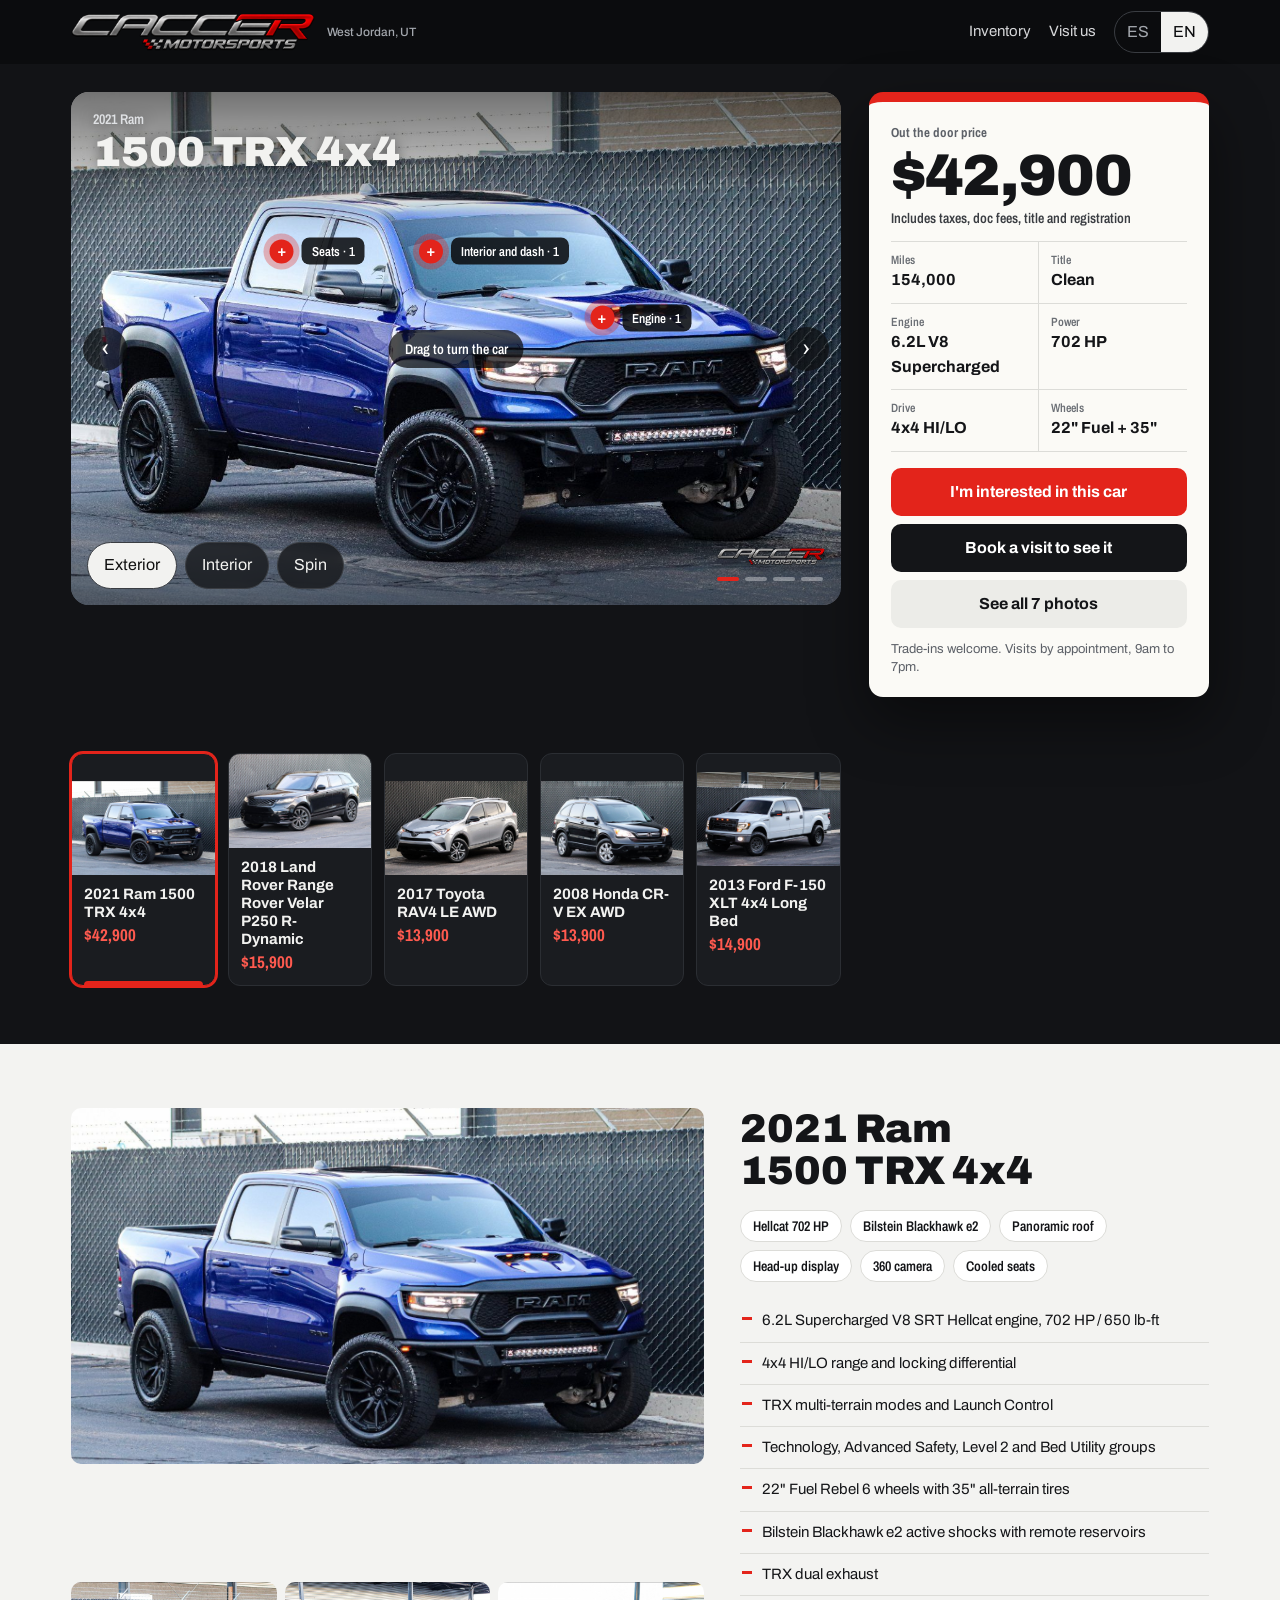
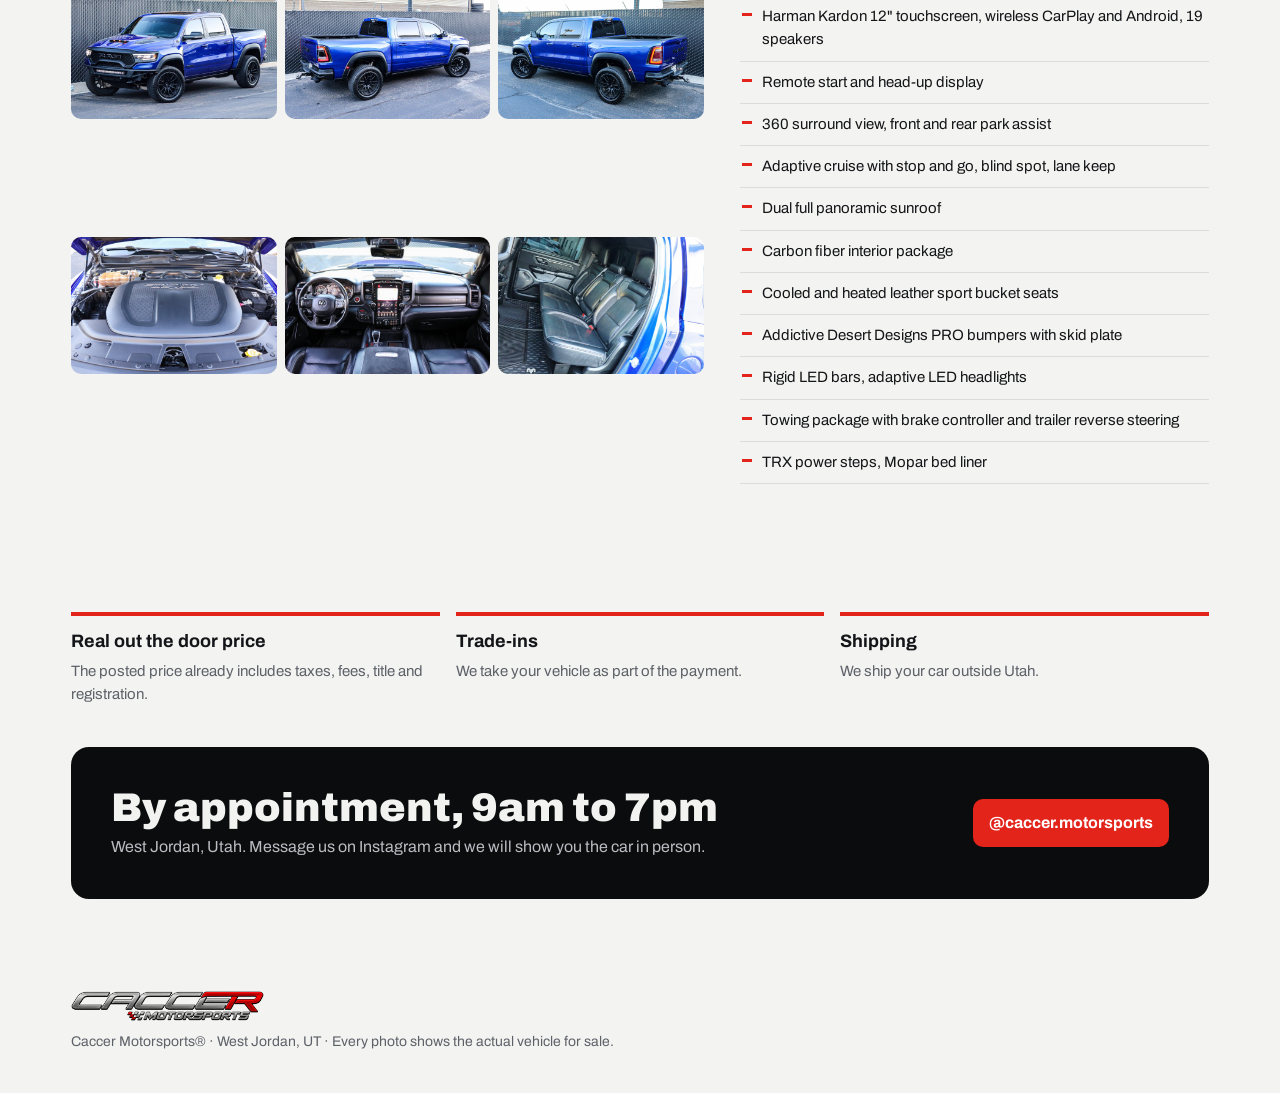
==== commit 7a5993e8: "Website: logo de Caccer en el header, el visor, el intro y el footer Co-Authored-By: Claude Opus 5.5" ====
--- a/index.html
+++ b/index.html
@@ -24,8 +24,8 @@
 .wrap{max-width:1240px;margin:0 auto;padding:0 max(4vw,16px)}
 header{background:#0b0c0e;color:#f2f2f0}
 header .wrap{display:flex;align-items:center;gap:20px;min-height:64px;flex-wrap:wrap}
-.logo{font-weight:900;letter-spacing:.02em;font-size:20px;text-decoration:none;display:flex;align-items:center;gap:10px}
-.logo i{width:28px;height:14px;background:var(--red);transform:skewX(-20deg);display:inline-block}
+.logo{text-decoration:none;display:flex;align-items:center;gap:12px;color:inherit}
+.logo img{height:38px;width:auto;display:block}
 .logo small{font-weight:500;color:#a3a7ad;font-size:12px}
 nav{display:flex;gap:18px;margin-left:auto;flex-wrap:wrap;align-items:center}
 nav a{text-decoration:none;color:#d6d7d9;font-size:15px}
@@ -59,6 +59,8 @@
 .arrow.l{left:12px}.arrow.r{right:12px}
 .stage.int .arrow{display:none}
 .dots{position:absolute;right:18px;bottom:24px;display:flex;gap:6px}
+.wm{position:absolute;right:16px;bottom:40px;width:clamp(96px,14%,150px);height:auto;z-index:2;pointer-events:none;filter:drop-shadow(0 2px 8px rgba(0,0,0,.55))}
+.stage.int .wm{opacity:.9}
 .dots i{width:22px;height:4px;border-radius:2px;background:rgba(255,255,255,.35)}
 .dots i.on{background:var(--red)}
 .hint{position:absolute;left:50%;top:50%;transform:translate(-50%,-50%);background:rgba(10,11,12,.72);padding:10px 16px;border-radius:999px;font:600 14px 'Archivo Narrow';color:#fff;pointer-events:none;transition:opacity .5s}
@@ -169,7 +171,7 @@
  .visit{grid-template-columns:1fr}
  .lb figure{padding:0 8px}.lb .nav{top:auto;bottom:-52px}
 }
-@media(max-width:600px){.logo small{display:none}.mbar{display:flex;position:fixed;left:0;right:0;bottom:0;z-index:40;background:#0b0c0e;color:#fff;padding:10px 14px calc(10px + env(safe-area-inset-bottom));gap:12px;align-items:center;justify-content:space-between;box-shadow:0 -6px 20px rgba(0,0,0,.35)}
+@media(max-width:600px){.logo small{display:none}.logo img{height:28px}.wm{display:none}.mbar{display:flex;position:fixed;left:0;right:0;bottom:0;z-index:40;background:#0b0c0e;color:#fff;padding:10px 14px calc(10px + env(safe-area-inset-bottom));gap:12px;align-items:center;justify-content:space-between;box-shadow:0 -6px 20px rgba(0,0,0,.35)}
 .mbar b{display:block;font-size:14px;line-height:1.2}.mbar span{font:700 17px 'Archivo Narrow';color:#ff5a4f}.mbar .btn{flex:none}footer{padding-bottom:110px}}
 @media(prefers-reduced-motion:reduce){*{transition:none!important;animation:none!important}}
 
@@ -181,8 +183,8 @@
 .intro .ibg{filter:blur(28px) brightness(.45);transform:scale(1.1);opacity:0;transition:opacity 1.8s ease}
 .intro.lit .ibg{opacity:1}
 @media(max-aspect-ratio:3/2){.intro video,.imorph img{object-fit:contain}}
-.ibrand{position:absolute;left:max(4vw,16px);bottom:max(5vh,20px);display:flex;align-items:center;gap:10px;font-weight:900;letter-spacing:.02em;font-size:clamp(16px,1.6vw,22px);color:#f2f2f0;opacity:0;transform:translateY(8px);transition:opacity .8s ease,transform .8s ease}
-.ibrand i{width:28px;height:14px;background:var(--red);transform:skewX(-20deg)}
+.ibrand{position:absolute;right:max(3vw,16px);bottom:max(4vh,18px);display:flex;align-items:center;gap:10px;font-weight:900;letter-spacing:.02em;font-size:clamp(16px,1.6vw,22px);color:#f2f2f0;opacity:0;transform:translateY(8px);transition:opacity .8s ease,transform .8s ease}
+.ibrand img{width:clamp(150px,18vw,300px);height:auto;display:block;filter:drop-shadow(0 4px 14px rgba(0,0,0,.6))}
 .intro.lit2 .ibrand{opacity:1;transform:none}
 .iskip{position:absolute;top:max(2vh,12px);right:max(2vw,12px);background:rgba(20,21,24,.6);color:#f2f2f0;border:1px solid #3a3d42;border-radius:999px;padding:8px 16px;min-height:40px;font:600 14px 'Archivo Narrow';backdrop-filter:blur(6px)}
 .iskip:hover{background:rgba(20,21,24,.85)}
@@ -190,12 +192,12 @@
 .imorph img{transition:opacity .25s ease}
 /* page chrome waits off-stage while the intro plays */
 html.intro-on header,html.intro-on .sticker,html.intro-on .lineup,html.intro-on .mbar,
-html.intro-on .stage .title,html.intro-on .stage .tools,html.intro-on .stage .dots,html.intro-on .stage .arrow,html.intro-on .stage .hint,html.intro-on #hsLayer{opacity:0;transform:translateY(14px)}
+html.intro-on .stage .title,html.intro-on .stage .wm,html.intro-on .stage .tools,html.intro-on .stage .dots,html.intro-on .stage .arrow,html.intro-on .stage .hint,html.intro-on #hsLayer{opacity:0;transform:translateY(14px)}
 html.intro-on .sticker{transform:translateX(28px)}
 html.intro-on header{transform:translateY(-12px)}
 html.intro-on .frames,html.morphing .frames{opacity:0}
 html.settle header,html.settle .sticker,html.settle .lineup,html.settle .mbar,
-html.settle .stage .title,html.settle .stage .tools,html.settle .stage .dots,html.settle .stage .arrow,html.settle .stage .hint,html.settle #hsLayer{transition:opacity .7s cubic-bezier(.2,.7,.2,1),transform .7s cubic-bezier(.2,.7,.2,1)}
+html.settle .stage .title,html.settle .stage .wm,html.settle .stage .tools,html.settle .stage .dots,html.settle .stage .arrow,html.settle .stage .hint,html.settle #hsLayer{transition:opacity .7s cubic-bezier(.2,.7,.2,1),transform .7s cubic-bezier(.2,.7,.2,1)}
 html.settle header{transition-delay:.15s}
 html.settle .stage .title{transition-delay:.45s}
 html.settle .stage .tools,html.settle .stage .dots,html.settle .stage .arrow,html.settle #hsLayer{transition-delay:.6s}
@@ -208,7 +210,7 @@
 <div class="intro" id="intro" aria-hidden="true">
  <img class="ibg" src="img/trx_01.jpg" alt="">
  <video id="introV" muted playsinline preload="auto" poster="intro_trx_start.jpg"><source src="intro_trx.mp4" type="video/mp4"></video>
- <div class="ibrand"><i></i>CACCER MOTORSPORTS</div>
+ <div class="ibrand"><img src="img/caccer_logo.png" alt="Caccer Motorsports"></div>
  <button class="iskip" id="introSkip" data-es="Saltar intro" data-en="Skip intro">Saltar intro</button>
 </div>
 <script>
@@ -221,7 +223,7 @@
  else{var el=document.getElementById('intro');el.parentNode.removeChild(el);}})();
 </script>
 <header><div class="wrap">
- <a class="logo" href="#inventario"><i></i>CACCER MOTORSPORTS<small>West Jordan, UT</small></a>
+ <a class="logo" href="#inventario" aria-label="Caccer Motorsports"><img src="img/caccer_logo.png" alt="Caccer Motorsports" width="244" height="38"><small>West Jordan, UT</small></a>
  <nav>
   <a href="#inventario" data-es="Inventario" data-en="Inventory">Inventario</a>
   <a href="#visitar" data-es="Visitanos" data-en="Visit us">Visitanos</a>
@@ -243,6 +245,7 @@
     <button id="tInt" aria-pressed="false" data-es="Interior" data-en="Interior">Interior</button>
     <button id="tspin" aria-pressed="false" data-es="Girar" data-en="Spin">Girar</button>
    </div>
+   <img class="wm" src="img/caccer_logo.png" alt="" aria-hidden="true">
    <div class="dots" id="dots"></div>
    <div class="hint" id="hint" data-es="Arrastrá para girar el auto" data-en="Drag to turn the car">Arrastrá para girar el auto</div>
   </div>
@@ -283,7 +286,7 @@
   <button class="btn red" data-msg="cita">@caccer.motorsports</button>
  </div>
 </div></section>
-<footer><div class="wrap">Caccer Motorsports® · West Jordan, UT · <span data-es="Todas las fotos son del vehículo real a la venta." data-en="Every photo shows the actual vehicle for sale.">Todas las fotos son del vehículo real a la venta.</span></div></footer>
+<footer><div class="wrap"><img src="img/caccer_logo.png" alt="Caccer Motorsports" style="height:30px;width:auto;display:block;margin-bottom:10px">Caccer Motorsports® · West Jordan, UT · <span data-es="Todas las fotos son del vehículo real a la venta." data-en="Every photo shows the actual vehicle for sale.">Todas las fotos son del vehículo real a la venta.</span></div></footer>
 
 <div class="mbar" id="mbar"><div><b id="mbName"></b><span id="mbPrice"></span></div><button class="btn red" data-msg="interes" data-es="Escribir a Santi" data-en="Message Santi">Escribir a Santi</button></div>
 <div class="md" id="md" role="dialog" aria-modal="true" aria-labelledby="mdT"><div class="mdbox">
@@ -292,7 +295,7 @@
  <div class="seg" role="group"><button data-k="interes" data-es="Me interesa" data-en="I'm interested">Me interesa</button><button data-k="cita" data-es="Quiero una cita" data-en="Book a visit">Quiero una cita</button></div>
  <label><span data-es="Tu mensaje (lo podés cambiar)" data-en="Your message (you can edit it)">Tu mensaje (lo podés cambiar)</span><textarea id="mdText" rows="5"></textarea></label>
  <a class="btn red" id="mdGo" target="_blank" rel="noopener" href="https://www.instagram.com/caccer.motorsports/" data-es="Copiar mensaje y abrir Instagram" data-en="Copy message and open Instagram">Copiar mensaje y abrir Instagram</a>
- <p class="fine" id="mdTip" data-es="Se abre el perfil de @caccer.motorsports. Tocá "Mensaje", mantené apretado el cuadro de texto, tocá Pegar y mandalo." data-en="The @caccer.motorsports profile opens. Tap "Message", long press the text box, tap Paste and send.">Se abre el perfil de @caccer.motorsports. Tocá "Mensaje", mantené apretado el cuadro de texto, tocá Pegar y mandalo.</p>
+ <p class="fine" id="mdTip" data-es="Se abre el perfil de @caccer.motorsports. Tocá Mensaje, mantené apretado el cuadro de texto, tocá Pegar y mandalo." data-en="The @caccer.motorsports profile opens. Tap Message, long press the text box, tap Paste and send.">Se abre el perfil de @caccer.motorsports. Tocá Mensaje, mantené apretado el cuadro de texto, tocá Pegar y mandalo.</p>
 </div></div>
 <div class="lb" id="lb" role="dialog" aria-modal="true" aria-label="Fotos">
  <header><b id="lbT"></b><button class="x" id="lbX" aria-label="Cerrar">×</button></header>
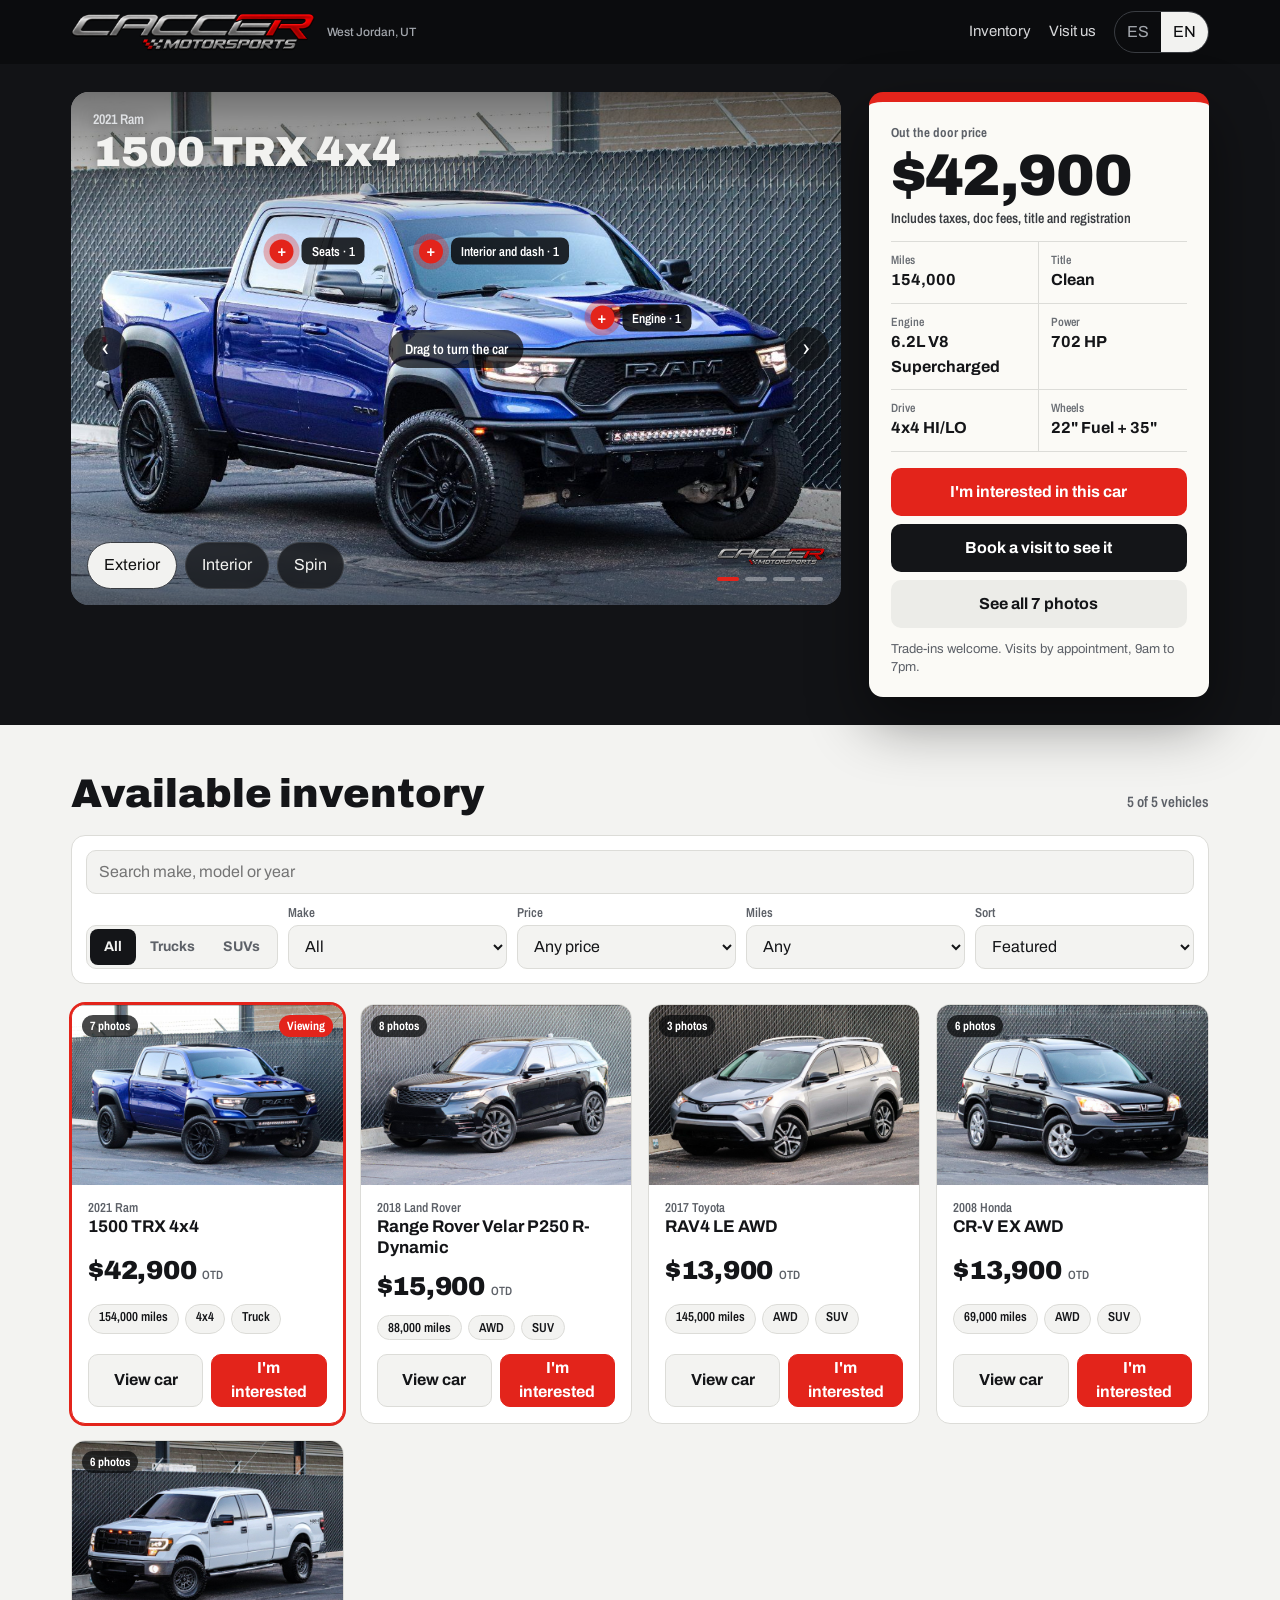
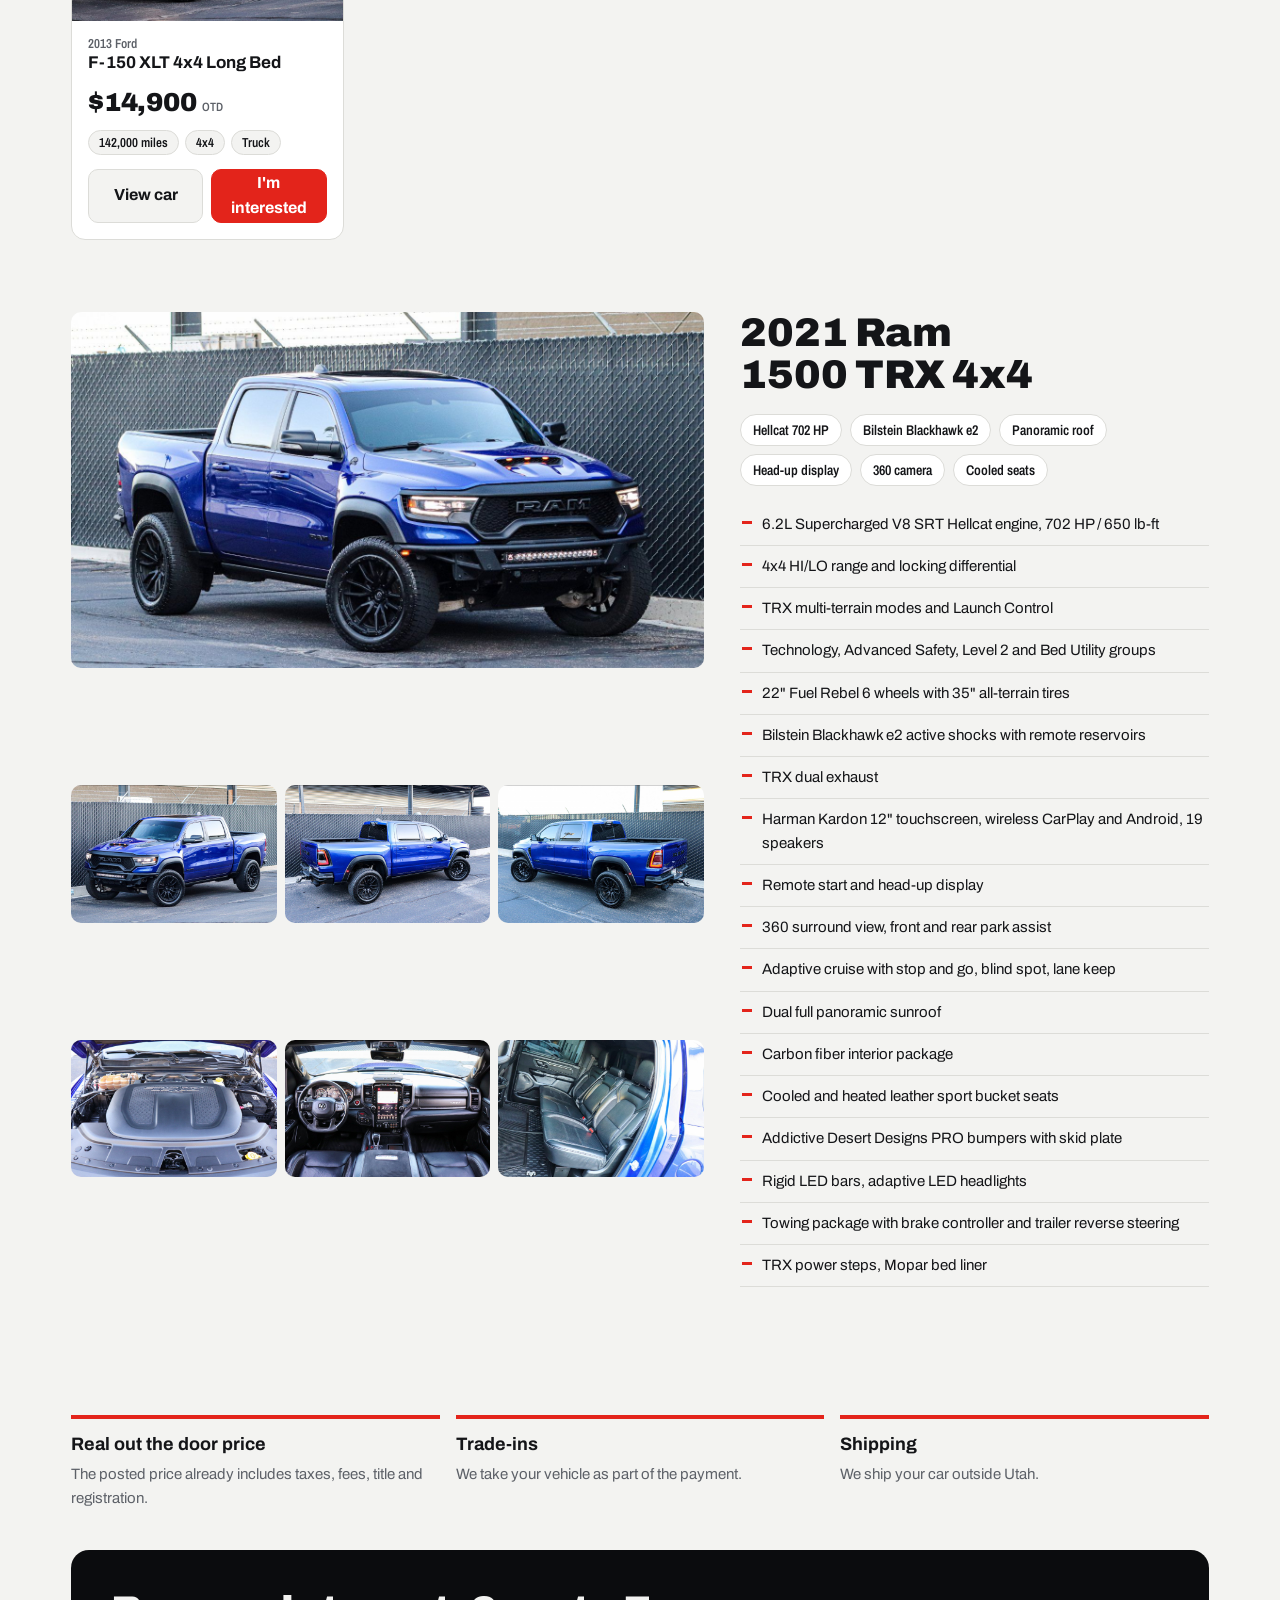
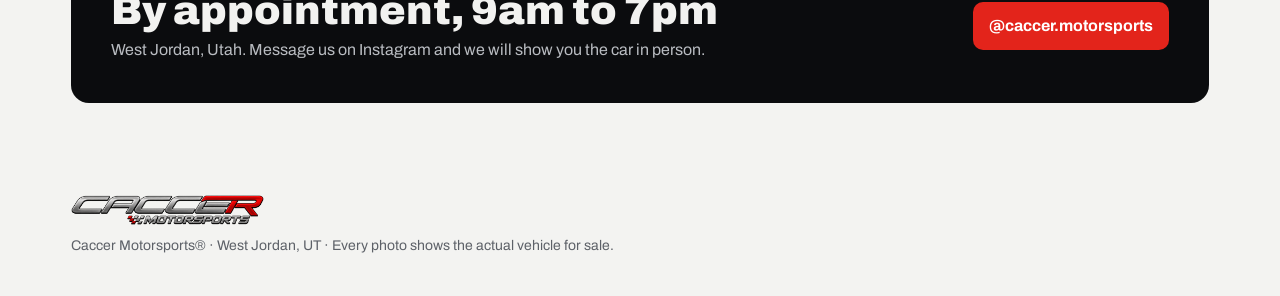
==== commit 1217a880: "Website: inventario con búsqueda, filtros por tipo, marca, precio y millas, y orden Co-Authored-By: " ====
--- a/index.html
+++ b/index.html
@@ -11,7 +11,7 @@
    IDEA: the showroom turntable plus the window sticker you read before you buy.
    PICTURE: each car as a live 3D model on a lit turntable, with hotspots that open the real photos.
    COLOUR and TYPE: asphalt graphite, paper white sticker, Caccer red accent; Archivo wide for names, Archivo Narrow for specs.
-   LAYOUT: stage first, sticker beside it, the 5-car lineup as parking spots, then photos and the visit band. */
+   LAYOUT: stage first, sticker beside it, the inventory grid with search and filters, then photos and the visit band. */
 :root{color-scheme:light dark;
 --bg:light-dark(#f3f3f1,#0f1012);--ink:light-dark(#141518,#f2f2f0);--mute:light-dark(#5d6168,#a3a7ad);
 --card:light-dark(#ffffff,#1a1c20);--line:light-dark(#dcdcd8,#2b2e33);--red:#e3241b;--stage:#121316;--paper:#fbfaf6}
@@ -89,6 +89,41 @@
 .btn.ghost{background:#ececE8;color:#141518}
 .fine{font-size:13px;color:#5d6168;margin:12px 0 0;line-height:1.4}
 
+/* inventory */
+.inv{background:var(--bg);padding:clamp(28px,4vw,48px) 0 8px}
+.invhead{display:flex;align-items:baseline;justify-content:space-between;gap:12px;flex-wrap:wrap}
+.invhead h2{margin:0 0 4px}
+.count{margin:0;color:var(--mute);font:600 15px 'Archivo Narrow'}
+.filters{display:flex;flex-wrap:wrap;gap:10px;align-items:end;margin:16px 0 20px;padding:14px;background:var(--card);border:1px solid var(--line);border-radius:14px}
+.filters label{display:grid;gap:4px;font:600 13px 'Archivo Narrow';color:var(--mute)}
+.filters select,.filters input{min-height:44px;border-radius:10px;border:1px solid var(--line);background:var(--bg);color:var(--ink);padding:0 12px;font:16px Archivo,sans-serif}
+.f-q{flex:1 1 100%}.f-q input{width:100%}.filters label:not(.f-q){flex:1 1 140px}.filters select{width:100%}
+.sr{position:absolute;width:1px;height:1px;overflow:hidden;clip:rect(0 0 0 0)}
+.seg2{display:flex;background:var(--bg);border:1px solid var(--line);border-radius:10px;padding:3px;min-height:44px}
+.seg2 button{border:0;background:none;border-radius:8px;padding:0 14px;font:700 14px Archivo;color:var(--mute);min-height:36px}
+.seg2 button[aria-pressed=true]{background:var(--ink);color:var(--bg)}
+.reset{background:none;border:0;color:var(--red);font:700 14px Archivo;min-height:44px;padding:0 6px;text-decoration:underline;text-underline-offset:3px}
+.reset[hidden]{display:none}
+.grid{display:grid;grid-template-columns:repeat(auto-fill,minmax(260px,1fr));gap:16px}
+.car{background:var(--card);border:1px solid var(--line);border-radius:14px;overflow:hidden;display:flex;flex-direction:column;transition:transform .2s,box-shadow .2s;position:relative}
+.car:hover{transform:translateY(-3px);box-shadow:0 14px 30px rgba(0,0,0,.18)}
+.car[aria-current=true]{border-color:var(--red);box-shadow:0 0 0 2px var(--red)}
+.car .ph{position:relative;aspect-ratio:3/2;background:#222;border:0;padding:0;display:block;width:100%}
+.car .ph img{width:100%;height:100%;object-fit:cover;display:block}
+.car .n{position:absolute;left:10px;top:10px;background:rgba(10,11,12,.75);color:#fff;font:700 12px 'Archivo Narrow';padding:3px 8px;border-radius:999px}
+.car .viewing{position:absolute;right:10px;top:10px;background:var(--red);color:#fff;font:700 12px 'Archivo Narrow';padding:3px 8px;border-radius:999px}
+.car .body{padding:14px 16px 16px;display:grid;gap:8px;flex:1}
+.car h3{margin:0;font-size:17px;line-height:1.25}
+.car h3 small{display:block;color:var(--mute);font:600 13px 'Archivo Narrow'}
+.car .pr{font-size:26px;font-weight:900;letter-spacing:-.01em;white-space:nowrap}
+.car .pr small{font:600 12px 'Archivo Narrow';color:var(--mute);margin-left:6px;letter-spacing:0}
+.car .tags{display:flex;flex-wrap:wrap;gap:6px;margin:0;padding:0;list-style:none}
+.car .tags li{font:600 13px 'Archivo Narrow';background:var(--bg);border:1px solid var(--line);border-radius:999px;padding:3px 10px;white-space:nowrap}
+.car .acts{display:grid;grid-template-columns:1fr 1fr;gap:8px;margin-top:auto;padding-top:6px}
+.car .acts button{min-height:44px;border-radius:10px;font-weight:700;border:1px solid var(--line);background:var(--bg);color:var(--ink)}
+.car .acts .go{background:var(--red);border-color:var(--red);color:#fff}
+.empty{grid-column:1/-1;text-align:center;padding:36px;border:1px dashed var(--line);border-radius:14px;color:var(--mute)}
+@media(max-width:600px){.filters{padding:10px;gap:8px}.filters label:not(.f-q){flex:1 1 calc(50% - 8px)}.filters select{width:100%}.seg2{flex:1 1 100%}.seg2 button{flex:1}}
 /* lineup */
 .lineup{display:grid;grid-template-columns:repeat(5,minmax(0,1fr));gap:12px;padding-bottom:30px}
 .spot{background:#1a1c20;border:1px solid #2b2e33;border-radius:12px;padding:0 0 12px;color:#f2f2f0;text-align:left;overflow:hidden;position:relative}
@@ -191,25 +226,25 @@
 .imorph{position:fixed;z-index:101;overflow:hidden;pointer-events:none;box-shadow:0 30px 80px rgba(0,0,0,.45)}
 .imorph img{transition:opacity .25s ease}
 /* page chrome waits off-stage while the intro plays */
-html.intro-on header,html.intro-on .sticker,html.intro-on .lineup,html.intro-on .mbar,
+html.intro-on header,html.intro-on .sticker,html.intro-on .lineup,html.intro-on .inv,html.intro-on .mbar,
 html.intro-on .stage .title,html.intro-on .stage .wm,html.intro-on .stage .tools,html.intro-on .stage .dots,html.intro-on .stage .arrow,html.intro-on .stage .hint,html.intro-on #hsLayer{opacity:0;transform:translateY(14px)}
 html.intro-on .sticker{transform:translateX(28px)}
 html.intro-on header{transform:translateY(-12px)}
 html.intro-on .frames,html.morphing .frames{opacity:0}
-html.settle header,html.settle .sticker,html.settle .lineup,html.settle .mbar,
+html.settle header,html.settle .sticker,html.settle .lineup,html.settle .inv,html.settle .mbar,
 html.settle .stage .title,html.settle .stage .wm,html.settle .stage .tools,html.settle .stage .dots,html.settle .stage .arrow,html.settle .stage .hint,html.settle #hsLayer{transition:opacity .7s cubic-bezier(.2,.7,.2,1),transform .7s cubic-bezier(.2,.7,.2,1)}
 html.settle header{transition-delay:.15s}
 html.settle .stage .title{transition-delay:.45s}
 html.settle .stage .tools,html.settle .stage .dots,html.settle .stage .arrow,html.settle #hsLayer{transition-delay:.6s}
 html.settle .sticker{transition-delay:.35s}
-html.settle .lineup{transition-delay:.55s}
+html.settle .lineup,html.settle .inv{transition-delay:.55s}
 html.settle .stage .hint{transition-delay:.9s}
 </style>
 </head>
 <body>
 <div class="intro" id="intro" aria-hidden="true">
  <img class="ibg" src="img/trx_01.jpg" alt="">
- <video id="introV" muted playsinline preload="auto" poster="intro_trx_start.jpg"><source src="intro_trx.mp4" type="video/mp4"></video>
+ <video id="introV" muted playsinline preload="auto" poster="intro_trx2_start.jpg"><source src="intro_trx2.mp4" type="video/mp4"></video>
  <div class="ibrand"><img src="img/caccer_logo.png" alt="Caccer Motorsports"></div>
  <button class="iskip" id="introSkip" data-es="Saltar intro" data-en="Skip intro">Saltar intro</button>
 </div>
@@ -225,7 +260,7 @@
 <header><div class="wrap">
  <a class="logo" href="#inventario" aria-label="Caccer Motorsports"><img src="img/caccer_logo.png" alt="Caccer Motorsports" width="244" height="38"><small>West Jordan, UT</small></a>
  <nav>
-  <a href="#inventario" data-es="Inventario" data-en="Inventory">Inventario</a>
+  <a href="#autos" data-es="Inventario" data-en="Inventory">Inventario</a>
   <a href="#visitar" data-es="Visitanos" data-en="Visit us">Visitanos</a>
   <div class="lang" role="group" aria-label="Idioma"><button id="l-es" aria-pressed="true">ES</button><button id="l-en" aria-pressed="false">EN</button></div>
  </nav>
@@ -262,8 +297,21 @@
    <p class="fine" data-es="Aceptamos tu auto como parte de pago. Atendemos con cita de 9am a 7pm." data-en="Trade-ins welcome. Visits by appointment, 9am to 7pm.">Aceptamos tu auto como parte de pago. Atendemos con cita de 9am a 7pm.</p>
   </aside>
  </div>
- <div class="wrap"><div class="lineup" id="lineup" role="list"></div></div>
 </section>
+
+<section class="inv" id="autos" aria-labelledby="invT"><div class="wrap">
+ <div class="invhead"><h2 id="invT" data-es="Inventario disponible" data-en="Available inventory">Inventario disponible</h2><p class="count" id="invCount" aria-live="polite"></p></div>
+ <div class="filters" role="search">
+  <label class="f-q"><span class="sr" data-es="Buscar" data-en="Search">Buscar</span><input id="fq" type="search" autocomplete="off" data-ph-es="Buscar marca, modelo o año" data-ph-en="Search make, model or year" placeholder="Buscar marca, modelo o año"></label>
+  <div class="seg2" role="group" id="fBody"></div>
+  <label><span data-es="Marca" data-en="Make">Marca</span><select id="fMake"></select></label>
+  <label><span data-es="Precio" data-en="Price">Precio</span><select id="fPrice"></select></label>
+  <label><span data-es="Millas" data-en="Miles">Millas</span><select id="fMiles"></select></label>
+  <label><span data-es="Ordenar" data-en="Sort">Ordenar</span><select id="fSort"></select></label>
+  <button class="reset" id="fReset" data-es="Limpiar filtros" data-en="Clear filters">Limpiar filtros</button>
+ </div>
+ <div class="grid" id="invGrid"></div>
+</div></section>
 
 <section class="band"><div class="wrap detail">
  <div class="gallery" id="gallery"></div>
@@ -345,14 +393,14 @@
 function setLang(l){lang=l;document.documentElement.lang=l;try{localStorage.setItem('caccer-lang',l);}catch(e){}
  $('l-es').setAttribute('aria-pressed',l==='es');$('l-en').setAttribute('aria-pressed',l==='en');
  document.querySelectorAll('[data-es]').forEach(e=>{if(e.firstChild&&e.firstChild.nodeType===3&&e.children.length===0)e.textContent=e.dataset[l];else if(!e.children.length)e.textContent=e.dataset[l];});
- render(false);if($('md').classList.contains('open'))fillMsg();}
+ drawFilters();render(false);if($('md').classList.contains('open'))fillMsg();}
 $('l-es').onclick=()=>setLang('es');$('l-en').onclick=()=>setLang('en');
 
 function render(newCar=true){const c=CARS[cur];
  $('cYear').textContent=c.year+' '+c.make;$('cName').textContent=c.name;$('cPrice').textContent=money(c.price);$('mbName').textContent=c.year+' '+c.make+' '+c.name;$('mbPrice').textContent=money(c.price);
  $('cSpecs').innerHTML=c.specs[lang].map(([k,v])=>`<div><dt>${k}</dt><dd>${v}</dd></div>`).join('');
  $('openAll').textContent=(lang==='es'?'Ver las ':'See all ')+allPhotos(c).length+(lang==='es'?' fotos':' photos');
- $('lineup').innerHTML=CARS.map((k,i)=>`<button class="spot" role="listitem" data-i="${i}" aria-current="${i===cur}"><img src="${img(k.photos.ext[0])}" alt="" loading="lazy"><b>${k.year} ${k.make} ${k.name}</b><span>${money(k.price)}</span></button>`).join('');
+ drawInv();
  const ph=allPhotos(c);
  $('gallery').innerHTML=ph.slice(0,7).map((p,i)=>`<button data-p="${i}" aria-label="Foto ${i+1}"><img src="${img(p)}" alt="${c.make} ${c.name}" loading="lazy"></button>`).join('');
  $('dTitle').textContent=c.year+' '+c.make+' '+c.name;
@@ -366,8 +414,45 @@
  $('hsLayer').innerHTML=Object.entries(c.hs).filter(([k])=>c.photos[k]).map(([k,[x,y]])=>`<button class="hs" data-k="${k}" style="left:${x}%;top:${y}%" aria-label="${PARTS[k][lang]}"><b>+</b><span>${PARTS[k][lang]} · ${c.photos[k].length}</span></button>`).join('');
  showFrame(frame);
 }
-$('lineup').addEventListener('click',e=>{const b=e.target.closest('.spot');if(!b)return;cur=+b.dataset.i;render();history.replaceState(null,'','#'+CARS[cur].id);
- if(innerWidth<960)stage.scrollIntoView({behavior:'smooth',block:'center'});});
+/* inventory search + filters */
+const drive=c=>/4x4/i.test(c.name)||c.body==='truck'?'4x4':'AWD';
+const BODY={truck:{es:'Pickups',en:'Trucks'},suv:{es:'SUVs',en:'SUVs'}};
+const PRICES=[['',{es:'Cualquier precio',en:'Any price'}],['0-15000',{es:'Hasta $15,000',en:'Up to $15,000'}],['15000-20000',{es:'$15,000 a $20,000',en:'$15,000 to $20,000'}],['20000-30000',{es:'$20,000 a $30,000',en:'$20,000 to $30,000'}],['30000-1e9',{es:'Más de $30,000',en:'Over $30,000'}]];
+const MILES=[['',{es:'Cualquiera',en:'Any'}],['75000',{es:'Hasta 75,000',en:'Up to 75,000'}],['100000',{es:'Hasta 100,000',en:'Up to 100,000'}],['150000',{es:'Hasta 150,000',en:'Up to 150,000'}]];
+const SORTS=[['rec',{es:'Recomendados',en:'Featured'}],['plo',{es:'Precio: menor a mayor',en:'Price: low to high'}],['phi',{es:'Precio: mayor a menor',en:'Price: high to low'}],['mlo',{es:'Menos millas',en:'Lowest miles'}],['new',{es:'Año: más nuevo',en:'Year: newest'}]];
+const FS={q:'',body:'',make:'',price:'',miles:'',sort:'rec'};
+const opt=(arr,v)=>arr.map(([k,t])=>`<option value="${k}"${k===v?' selected':''}>${typeof t==='string'?t:t[lang]}</option>`).join('');
+function drawFilters(){
+ const makes=[...new Set(CARS.map(c=>c.make))].sort();
+ $('fMake').innerHTML=opt([['',{es:'Todas',en:'All'}],...makes.map(m=>[m,m])],FS.make);
+ $('fPrice').innerHTML=opt(PRICES,FS.price);$('fMiles').innerHTML=opt(MILES,FS.miles);$('fSort').innerHTML=opt(SORTS,FS.sort);
+ $('fBody').innerHTML=[['',{es:'Todos',en:'All'}],['truck',BODY.truck],['suv',BODY.suv]].map(([k,t])=>`<button type="button" data-b="${k}" aria-pressed="${FS.body===k}">${t[lang]}</button>`).join('');
+ $('fq').placeholder=$('fq').dataset['ph'+(lang==='es'?'Es':'En')];}
+function drawInv(){
+ const q=FS.q.trim().toLowerCase();
+ let list=CARS.map((c,i)=>({c,i})).filter(({c})=>{
+  if(q&&!(`${c.year} ${c.make} ${c.name} ${drive(c)} ${BODY[c.body].en} ${BODY[c.body].es}`.toLowerCase().includes(q)))return false;
+  if(FS.body&&c.body!==FS.body)return false;if(FS.make&&c.make!==FS.make)return false;
+  if(FS.price){const [a,b]=FS.price.split('-').map(Number);if(c.price<a||c.price>b)return false;}
+  if(FS.miles&&c.miles>+FS.miles)return false;return true;});
+ const so={plo:(a,b)=>a.c.price-b.c.price,phi:(a,b)=>b.c.price-a.c.price,mlo:(a,b)=>a.c.miles-b.c.miles,new:(a,b)=>b.c.year-a.c.year}[FS.sort];if(so)list.sort(so);
+ const any=FS.q||FS.body||FS.make||FS.price||FS.miles;$('fReset').hidden=!any;
+ $('invCount').textContent=lang==='es'?`${list.length} de ${CARS.length} autos`:`${list.length} of ${CARS.length} vehicles`;
+ const mi=n=>n.toLocaleString('en-US')+(lang==='es'?' millas':' miles');
+ $('invGrid').innerHTML=list.length?list.map(({c,i})=>`<article class="car" aria-current="${i===cur}">
+  <button class="ph" data-view="${i}" aria-label="${lang==='es'?'Ver':'View'} ${c.year} ${c.make} ${c.name}"><img src="${img(c.photos.ext[0])}" alt="${c.year} ${c.make} ${c.name}" loading="lazy"><span class="n">${allPhotos(c).length} ${lang==='es'?'fotos':'photos'}</span>${i===cur?`<span class="viewing">${lang==='es'?'Viendo':'Viewing'}</span>`:''}</button>
+  <div class="body"><h3><small>${c.year} ${c.make}</small>${c.name}</h3>
+  <div class="pr">${money(c.price)}<small>OTD</small></div>
+  <ul class="tags"><li>${mi(c.miles)}</li><li>${drive(c)}</li><li>${BODY[c.body][lang].replace(/s$/,'')}</li></ul>
+  <div class="acts"><button data-view="${i}">${lang==='es'?'Ver auto':'View car'}</button><button class="go" data-ask="${i}">${lang==='es'?'Me interesa':'I\'m interested'}</button></div></div></article>`).join('')
+  :`<div class="empty">${lang==='es'?'No hay autos con esos filtros.':'No vehicles match those filters.'} <button class="reset" data-clear>${lang==='es'?'Limpiar filtros':'Clear filters'}</button></div>`;}
+function pick(i,scroll){cur=i;render();history.replaceState(null,'','#'+CARS[cur].id);if(scroll)$('inventario').scrollIntoView({behavior:reduceMotion?'auto':'smooth',block:'start'});}
+$('invGrid').addEventListener('click',e=>{const v=e.target.closest('[data-view]'),a=e.target.closest('[data-ask]'),c=e.target.closest('[data-clear]');
+ if(v)pick(+v.dataset.view,true);else if(a){pick(+a.dataset.ask,false);openMsg('interes');}else if(c)$('fReset').click();});
+let qT;$('fq').addEventListener('input',e=>{clearTimeout(qT);qT=setTimeout(()=>{FS.q=e.target.value;drawInv();},120);});
+[['fMake','make'],['fPrice','price'],['fMiles','miles'],['fSort','sort']].forEach(([id,k])=>$(id).addEventListener('change',e=>{FS[k]=e.target.value;drawInv();}));
+$('fBody').addEventListener('click',e=>{const b=e.target.closest('[data-b]');if(!b)return;FS.body=b.dataset.b;drawFilters();drawInv();});
+$('fReset').onclick=()=>{Object.assign(FS,{q:'',body:'',make:'',price:'',miles:'',sort:FS.sort});$('fq').value='';drawFilters();drawInv();};
 $('gallery').addEventListener('click',e=>{const b=e.target.closest('button');if(b)openLB(allPhotos(CARS[cur]),+b.dataset.p,'');});
 $('openAll').onclick=()=>openLB(allPhotos(CARS[cur]),0,'');
 $('hsLayer').addEventListener('click',e=>{const b=e.target.closest('.hs');if(!b)return;const c=CARS[cur],k=b.dataset.k;
@@ -454,6 +539,7 @@
  const root=document.documentElement,intro=document.getElementById('intro');
  if(!intro||!root.classList.contains('intro-on'))return;
  const v=document.getElementById('introV'),stageEl=document.getElementById('stage');
+ const pre=new Image();pre.src='intro_trx2_end.jpg';
  let done=false,started=false;
  const timers=[];
  function finish(){
@@ -462,18 +548,22 @@
   try{v.pause();}catch(e){}
   window.scrollTo(0,0);
   const m=document.createElement('div');m.className='imorph';
-  const im=new Image();im.src='img/trx_01.jpg';im.alt='';m.appendChild(im);
-  // on screens narrower than the photo (phones) the video is letterboxed, so start from the photo's own box
-  const vw=innerWidth,vh=innerHeight,narrow=vw/vh<1.5,h0=narrow?vw/1.5:vh;
-  const start={left:'0px',top:(narrow?(vh-h0)/2:0)+'px',width:vw+'px',height:h0+'px',borderRadius:'0px'};
-  if(narrow)im.style.objectFit='cover';
+  const im=new Image();im.src='intro_trx2_end.jpg';im.alt='';im.style.objectFit='fill';m.appendChild(im);
+  m.style.overflow='visible';
+  // the video's last frame (16:9) holds the stage photo at a known spot; fly that frame so the photo lands exactly on the stage
+  const PH={l:4/480,t:-4/270,w:429/480};               // photo box inside the 16:9 frame, measured from the render
+  const vw=innerWidth,vh=innerHeight,ar=16/9,coverW=vw/vh>=1.5;
+  let w0,h0;if(coverW?vw/vh>ar:vw/vh<ar){w0=vw;h0=vw/ar;}else{h0=vh;w0=vh*ar;}
+  const start={left:(vw-w0)/2+'px',top:(vh-h0)/2+'px',width:w0+'px',height:h0+'px',clipPath:'inset(0px 0px 0px 0px round 0px)'};
   Object.assign(m.style,start);
   document.body.appendChild(m);
   root.classList.add('morphing','settle');
   root.classList.remove('intro-on');                 // page chrome starts settling in under the flying photo
   intro.style.opacity='0';
   const r=stageEl.getBoundingClientRect();
-  const end={left:r.left+'px',top:r.top+'px',width:r.width+'px',height:r.height+'px',borderRadius:getComputedStyle(stageEl).borderRadius};
+  const FW=r.width/PH.w,FH=FW/ar,FL=r.left-PH.l*FW,FT=r.top-PH.t*FH,rad=parseFloat(getComputedStyle(stageEl).borderTopLeftRadius)||0;
+  const ci=[Math.max(0,r.top-FT),Math.max(0,FL+FW-(r.left+r.width)),Math.max(0,FT+FH-(r.top+r.height)),Math.max(0,r.left-FL)];
+  const end={left:FL+'px',top:FT+'px',width:FW+'px',height:FH+'px',clipPath:`inset(${ci[0]}px ${ci[1]}px ${ci[2]}px ${ci[3]}px round ${rad}px)`};
   const anim=m.animate([start,end],
    {duration:900,easing:'cubic-bezier(.65,0,.2,1)',fill:'forwards'});
   const land=()=>{root.classList.remove('morphing');im.style.opacity='0';
@@ -495,7 +585,7 @@
  v.addEventListener('playing',()=>{started=true;});
  const p=v.play();if(p&&p.catch)p.catch(finish);      // autoplay blocked: go straight to the page
  timers.push(setTimeout(()=>{if(!started)finish();},2000));   // slow network: don't keep people waiting
- timers.push(setTimeout(finish,9000));                         // hard stop
+ timers.push(setTimeout(finish,12500));                         // hard stop
 })();
 </script>
 </body>
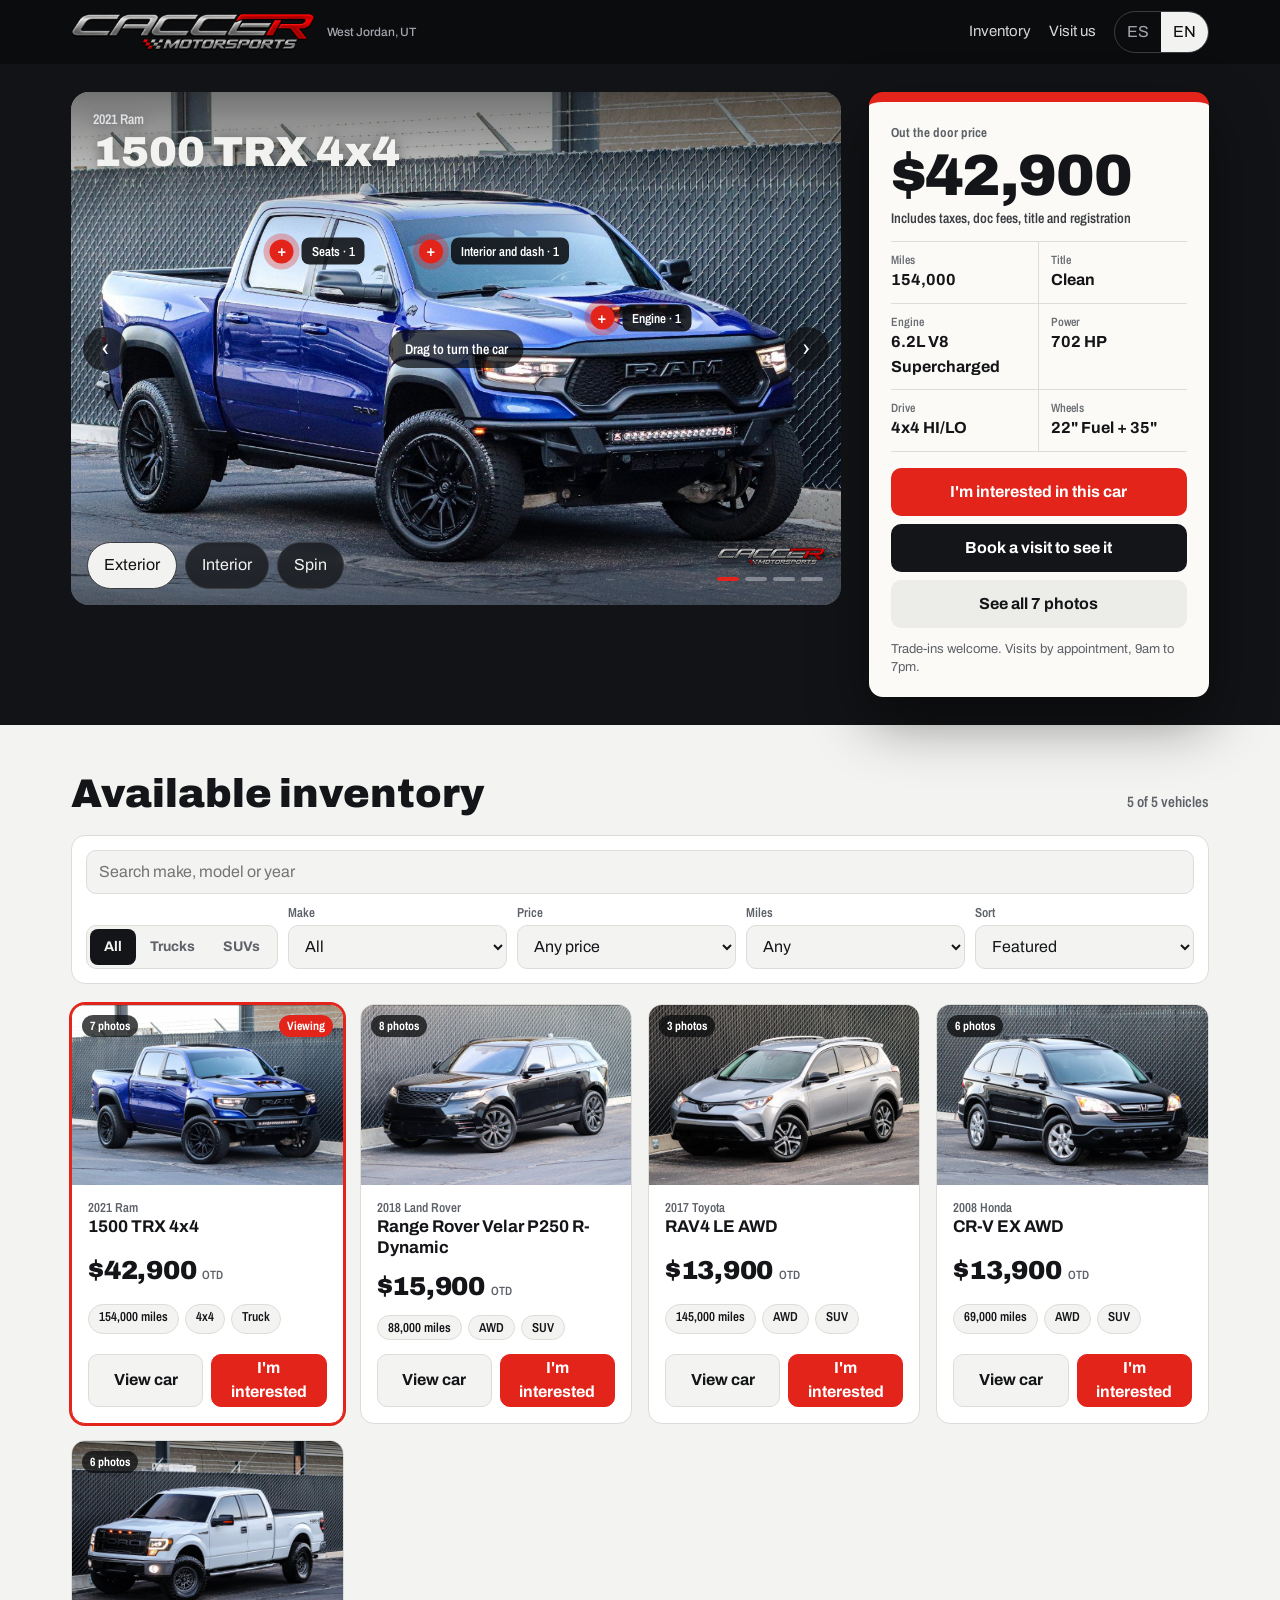
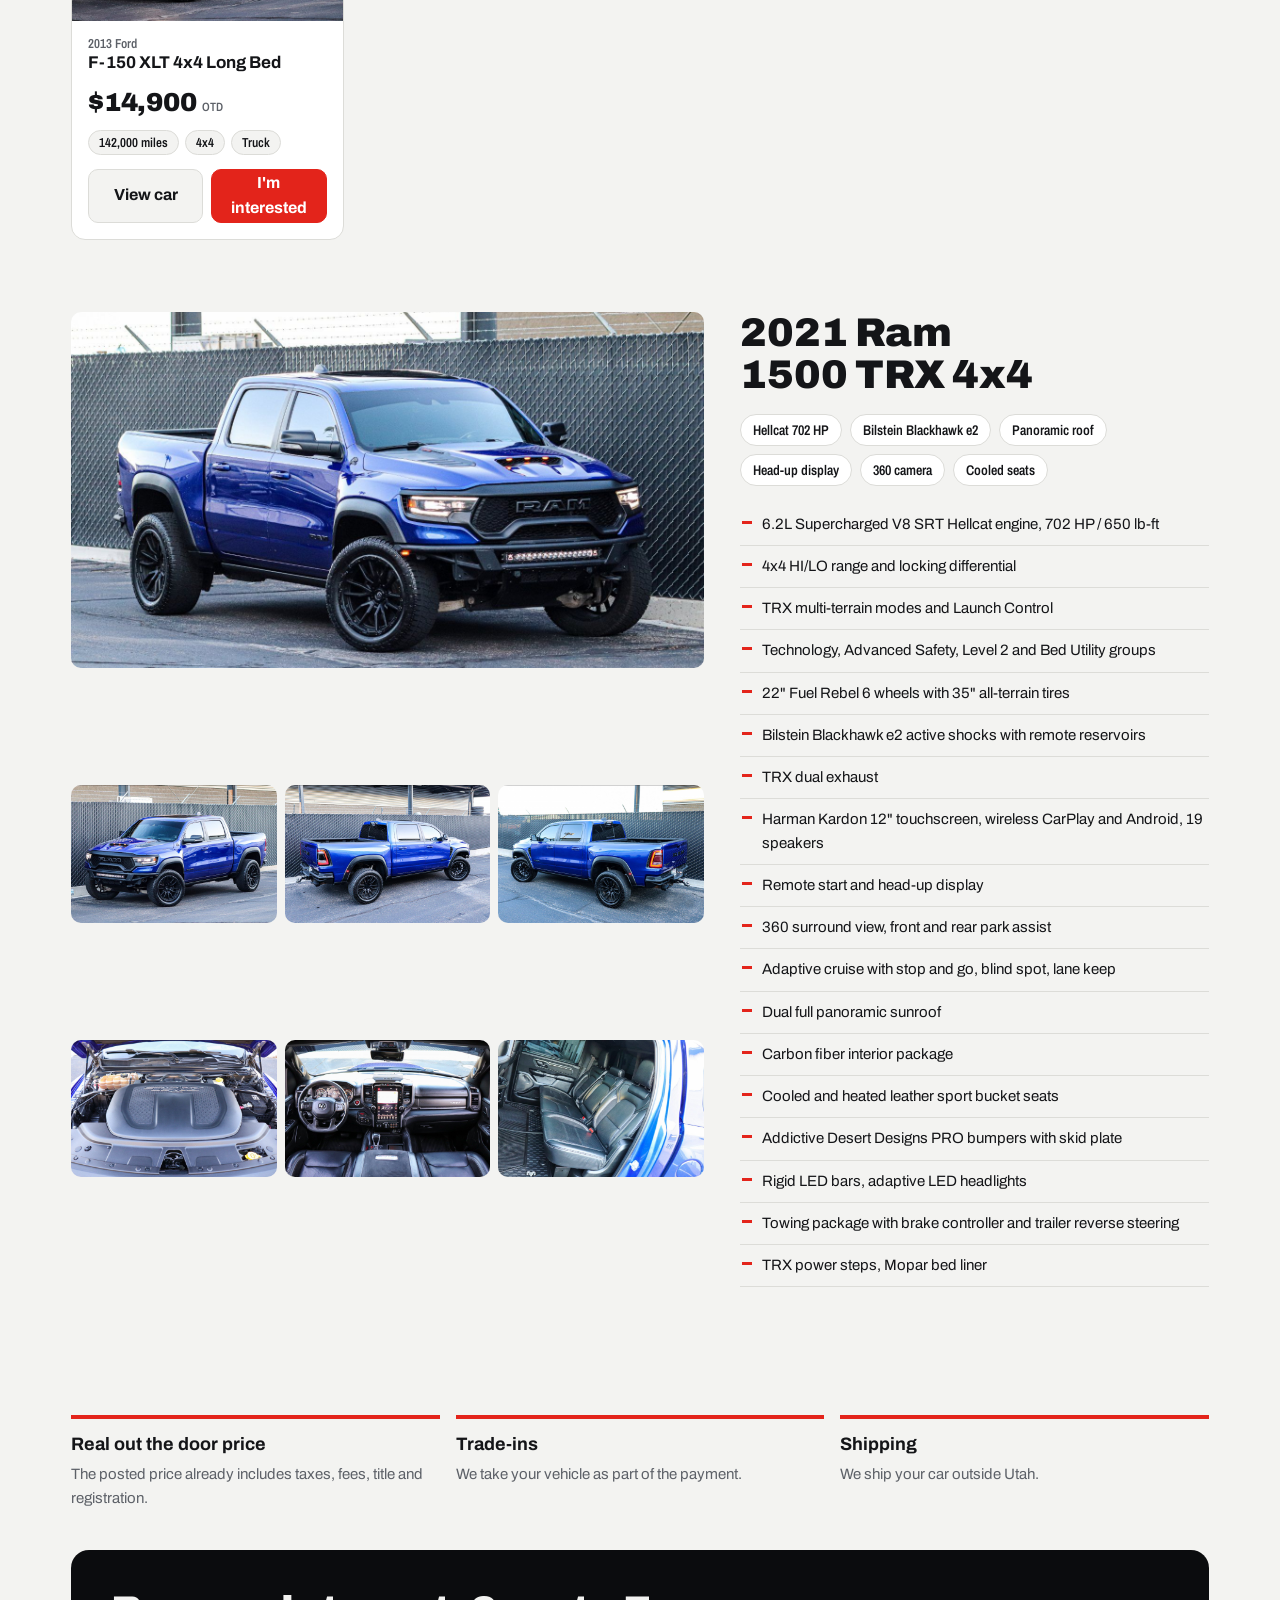
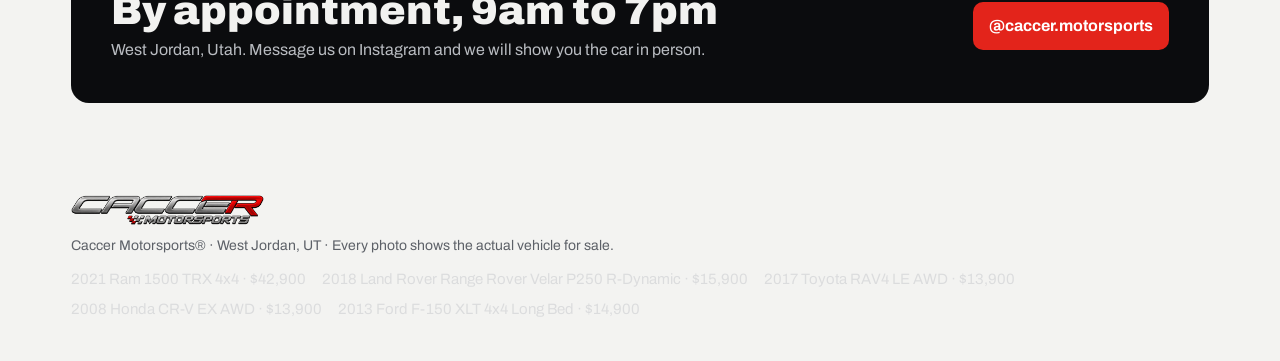
==== commit 222fe9c7: "SEO: página propia por auto, datos para Google, imágenes para compartir, sitemap Co-Authored-By: Cla" ====
--- a/index.html
+++ b/index.html
@@ -3,7 +3,23 @@
 <head>
 <meta charset="utf-8">
 <meta name="viewport" content="width=device-width,initial-scale=1">
-<title>Caccer Motorsports</title>
+<title>Caccer Motorsports | Used trucks and SUVs for sale in West Jordan, UT</title>
+<meta name="description" content="Used trucks and SUVs for sale in West Jordan, Utah, with out the door prices and real photos. Ram TRX, Range Rover Velar, Toyota RAV4, Honda CR-V, Ford F-150. Trade-ins welcome. Se habla español.">
+<link rel="canonical" href="https://cgmillan1.github.io/caccer-motorsports/">
+<meta property="og:type" content="website">
+<meta property="og:site_name" content="Caccer Motorsports">
+<meta property="og:title" content="Caccer Motorsports · West Jordan, UT">
+<meta property="og:description" content="Used trucks and SUVs with out the door prices. Autos usados con precio final.">
+<meta property="og:url" content="https://cgmillan1.github.io/caccer-motorsports/">
+<meta property="og:image" content="https://cgmillan1.github.io/caccer-motorsports/img/og/trx.jpg">
+<meta property="og:image:width" content="1200"><meta property="og:image:height" content="630">
+<meta name="twitter:card" content="summary_large_image">
+<meta name="theme-color" content="#0b0c0e">
+<link rel="icon" href="img/caccer_logo.png">
+<!--SEO-LD-->
+<script type="application/ld+json">{"@context": "https://schema.org", "@type": "AutoDealer", "@id": "https://cgmillan1.github.io/caccer-motorsports/#dealer", "name": "Caccer Motorsports", "url": "https://cgmillan1.github.io/caccer-motorsports/", "logo": "https://cgmillan1.github.io/caccer-motorsports/img/caccer_logo.png", "image": "https://cgmillan1.github.io/caccer-motorsports/img/og/trx.jpg", "sameAs": ["https://www.instagram.com/caccer.motorsports/"], "address": {"@type": "PostalAddress", "addressLocality": "West Jordan", "addressRegion": "UT", "addressCountry": "US"}, "areaServed": ["West Jordan", "Salt Lake City", "Utah"], "knowsLanguage": ["es", "en"], "openingHoursSpecification": [{"@type": "OpeningHoursSpecification", "dayOfWeek": ["Monday", "Tuesday", "Wednesday", "Thursday", "Friday", "Saturday"], "opens": "09:00", "closes": "19:00"}]}</script>
+<script type="application/ld+json">{"@context": "https://schema.org", "@type": "ItemList", "name": "Caccer Motorsports inventory", "itemListElement": [{"@type": "ListItem", "position": 1, "item": {"@context": "https://schema.org", "@type": "Car", "name": "2021 Ram 1500 TRX 4x4", "url": "https://cgmillan1.github.io/caccer-motorsports/autos/trx/", "image": ["https://cgmillan1.github.io/caccer-motorsports/img/trx_01.jpg", "https://cgmillan1.github.io/caccer-motorsports/img/trx_02.jpg", "https://cgmillan1.github.io/caccer-motorsports/img/trx_03.jpg", "https://cgmillan1.github.io/caccer-motorsports/img/trx_04.jpg", "https://cgmillan1.github.io/caccer-motorsports/img/trx_05.jpg", "https://cgmillan1.github.io/caccer-motorsports/img/trx_06.jpg", "https://cgmillan1.github.io/caccer-motorsports/img/trx_10.jpg"], "brand": {"@type": "Brand", "name": "Ram"}, "model": "1500", "vehicleModelDate": "2021", "bodyType": "Pickup Truck", "driveWheelConfiguration": "https://schema.org/FourWheelDriveConfiguration", "itemCondition": "https://schema.org/UsedCondition", "mileageFromOdometer": {"@type": "QuantitativeValue", "value": 154000, "unitCode": "SMI"}, "description": "6.2L Supercharged V8 SRT Hellcat engine, 702 HP / 650 lb-ft. 4x4 HI/LO range and locking differential. TRX multi-terrain modes and Launch Control. Technology, Advanced Safety, Level 2 and Bed Utility groups. 22\" Fuel Rebel 6 wheels with 35\" all-terrain tires. Bilstein Blackhawk e2 active shocks with remote reservoirs.", "offers": {"@type": "Offer", "price": 42900, "priceCurrency": "USD", "availability": "https://schema.org/InStock", "itemCondition": "https://schema.org/UsedCondition", "url": "https://cgmillan1.github.io/caccer-motorsports/autos/trx/", "seller": {"@type": "AutoDealer", "name": "Caccer Motorsports", "url": "https://cgmillan1.github.io/caccer-motorsports/"}}}}, {"@type": "ListItem", "position": 2, "item": {"@context": "https://schema.org", "@type": "Car", "name": "2018 Land Rover Range Rover Velar P250 R-Dynamic", "url": "https://cgmillan1.github.io/caccer-motorsports/autos/velar/", "image": ["https://cgmillan1.github.io/caccer-motorsports/img/velar_01.jpg", "https://cgmillan1.github.io/caccer-motorsports/img/velar_02.jpg", "https://cgmillan1.github.io/caccer-motorsports/img/velar_03.jpg", "https://cgmillan1.github.io/caccer-motorsports/img/velar_05.jpg", "https://cgmillan1.github.io/caccer-motorsports/img/velar_07.jpg", "https://cgmillan1.github.io/caccer-motorsports/img/velar_08.jpg", "https://cgmillan1.github.io/caccer-motorsports/img/velar_09.jpg", "https://cgmillan1.github.io/caccer-motorsports/img/velar_10.jpg"], "brand": {"@type": "Brand", "name": "Land Rover"}, "model": "Range Rover Velar", "vehicleModelDate": "2018", "bodyType": "SUV", "driveWheelConfiguration": "https://schema.org/AllWheelDriveConfiguration", "itemCondition": "https://schema.org/UsedCondition", "mileageFromOdometer": {"@type": "QuantitativeValue", "value": 88000, "unitCode": "SMI"}, "description": "2.0L turbo engine, 247 HP, 27 MPG. AWD with snow, sport, comfort, eco and terrain modes. 20\" gloss black wheels with new all-season tires. Dual exhaust. Adaptive cruise, blind spot, lane keep, forward collision alert. Hands-free power liftgate.", "offers": {"@type": "Offer", "price": 15900, "priceCurrency": "USD", "availability": "https://schema.org/InStock", "itemCondition": "https://schema.org/UsedCondition", "url": "https://cgmillan1.github.io/caccer-motorsports/autos/velar/", "seller": {"@type": "AutoDealer", "name": "Caccer Motorsports", "url": "https://cgmillan1.github.io/caccer-motorsports/"}}}}, {"@type": "ListItem", "position": 3, "item": {"@context": "https://schema.org", "@type": "Car", "name": "2017 Toyota RAV4 LE AWD", "url": "https://cgmillan1.github.io/caccer-motorsports/autos/rav4/", "image": ["https://cgmillan1.github.io/caccer-motorsports/img/rav4_01.jpg", "https://cgmillan1.github.io/caccer-motorsports/img/rav4_02.jpg", "https://cgmillan1.github.io/caccer-motorsports/img/rav4_06.jpg"], "brand": {"@type": "Brand", "name": "Toyota"}, "model": "RAV4", "vehicleModelDate": "2017", "bodyType": "SUV", "driveWheelConfiguration": "https://schema.org/AllWheelDriveConfiguration", "itemCondition": "https://schema.org/UsedCondition", "mileageFromOdometer": {"@type": "QuantitativeValue", "value": 145000, "unitCode": "SMI"}, "description": "2.5L 4 cylinder, 29 MPG. Eco and sport driving modes. AWD with center lock differential. 17\" alloy wheels with all-season tires. Adaptive cruise, blind spot, lane keep, downhill assist, forward collision alert. JBL 9\" multimedia with navigation, Bluetooth, USB, AUX.", "offers": {"@type": "Offer", "price": 13900, "priceCurrency": "USD", "availability": "https://schema.org/InStock", "itemCondition": "https://schema.org/UsedCondition", "url": "https://cgmillan1.github.io/caccer-motorsports/autos/rav4/", "seller": {"@type": "AutoDealer", "name": "Caccer Motorsports", "url": "https://cgmillan1.github.io/caccer-motorsports/"}}}}, {"@type": "ListItem", "position": 4, "item": {"@context": "https://schema.org", "@type": "Car", "name": "2008 Honda CR-V EX AWD", "url": "https://cgmillan1.github.io/caccer-motorsports/autos/crv/", "image": ["https://cgmillan1.github.io/caccer-motorsports/img/crv_01.jpg", "https://cgmillan1.github.io/caccer-motorsports/img/crv_02.jpg", "https://cgmillan1.github.io/caccer-motorsports/img/crv_06.jpg", "https://cgmillan1.github.io/caccer-motorsports/img/crv_08.jpg", "https://cgmillan1.github.io/caccer-motorsports/img/crv_09.jpg", "https://cgmillan1.github.io/caccer-motorsports/img/crv_10.jpg"], "brand": {"@type": "Brand", "name": "Honda"}, "model": "CR-V", "vehicleModelDate": "2008", "bodyType": "SUV", "driveWheelConfiguration": "https://schema.org/AllWheelDriveConfiguration", "itemCondition": "https://schema.org/UsedCondition", "mileageFromOdometer": {"@type": "QuantitativeValue", "value": 69000, "unitCode": "SMI"}, "description": "69,000 original miles. 2.4L i-VTEC 4 cylinder (K24), 166 HP. AWD, great in winter. 17\" premium wheels with new all-season tires. Bose premium sound with Bluetooth, USB, AUX. Leather wrapped multifunction steering wheel.", "offers": {"@type": "Offer", "price": 13900, "priceCurrency": "USD", "availability": "https://schema.org/InStock", "itemCondition": "https://schema.org/UsedCondition", "url": "https://cgmillan1.github.io/caccer-motorsports/autos/crv/", "seller": {"@type": "AutoDealer", "name": "Caccer Motorsports", "url": "https://cgmillan1.github.io/caccer-motorsports/"}}}}, {"@type": "ListItem", "position": 5, "item": {"@context": "https://schema.org", "@type": "Car", "name": "2013 Ford F-150 XLT 4x4 Long Bed", "url": "https://cgmillan1.github.io/caccer-motorsports/autos/f150/", "image": ["https://cgmillan1.github.io/caccer-motorsports/img/f150_01.jpg", "https://cgmillan1.github.io/caccer-motorsports/img/f150_03.jpg", "https://cgmillan1.github.io/caccer-motorsports/img/f150_05.jpg", "https://cgmillan1.github.io/caccer-motorsports/img/f150_06.jpg", "https://cgmillan1.github.io/caccer-motorsports/img/f150_08.jpg", "https://cgmillan1.github.io/caccer-motorsports/img/f150_11.jpg"], "brand": {"@type": "Brand", "name": "Ford"}, "model": "F-150", "vehicleModelDate": "2013", "bodyType": "Pickup Truck", "driveWheelConfiguration": "https://schema.org/FourWheelDriveConfiguration", "itemCondition": "https://schema.org/UsedCondition", "mileageFromOdometer": {"@type": "QuantitativeValue", "value": 142000, "unitCode": "SMI"}, "description": "5.0L V8 Coyote, 370 HP. 4x4 HI/LO with locking differential. 6.5 ft long bed. Flowmaster dual cat-back exhaust. 17\" Fuel off-road wheels with 35\" all-terrain tires. 3\" Rough Country lift kit.", "offers": {"@type": "Offer", "price": 14900, "priceCurrency": "USD", "availability": "https://schema.org/InStock", "itemCondition": "https://schema.org/UsedCondition", "url": "https://cgmillan1.github.io/caccer-motorsports/autos/f150/", "seller": {"@type": "AutoDealer", "name": "Caccer Motorsports", "url": "https://cgmillan1.github.io/caccer-motorsports/"}}}}]}</script>
+<!--/SEO-LD-->
 <link rel="preconnect" href="https://fonts.googleapis.com">
 <link href="https://fonts.googleapis.com/css2?family=Archivo:wght@400;500;600;800;900&family=Archivo+Narrow:wght@500;600;700&display=swap" rel="stylesheet">
 <style>
@@ -26,6 +42,8 @@
 header .wrap{display:flex;align-items:center;gap:20px;min-height:64px;flex-wrap:wrap}
 .logo{text-decoration:none;display:flex;align-items:center;gap:12px;color:inherit}
 .logo img{height:38px;width:auto;display:block}
+.flinks{display:flex;flex-wrap:wrap;gap:6px 16px;margin-top:12px;font-size:13px}.flinks a{opacity:.8}
+.car h3 a{text-decoration:none}.car h3 a:hover{text-decoration:underline}
 .logo small{font-weight:500;color:#a3a7ad;font-size:12px}
 nav{display:flex;gap:18px;margin-left:auto;flex-wrap:wrap;align-items:center}
 nav a{text-decoration:none;color:#d6d7d9;font-size:15px}
@@ -334,7 +352,7 @@
   <button class="btn red" data-msg="cita">@caccer.motorsports</button>
  </div>
 </div></section>
-<footer><div class="wrap"><img src="img/caccer_logo.png" alt="Caccer Motorsports" style="height:30px;width:auto;display:block;margin-bottom:10px">Caccer Motorsports® · West Jordan, UT · <span data-es="Todas las fotos son del vehículo real a la venta." data-en="Every photo shows the actual vehicle for sale.">Todas las fotos son del vehículo real a la venta.</span></div></footer>
+<footer><div class="wrap"><img src="img/caccer_logo.png" alt="Caccer Motorsports" style="height:30px;width:auto;display:block;margin-bottom:10px">Caccer Motorsports® · West Jordan, UT · <span data-es="Todas las fotos son del vehículo real a la venta." data-en="Every photo shows the actual vehicle for sale.">Todas las fotos son del vehículo real a la venta.</span><!--SEO-LINKS--><nav class="flinks" aria-label="Inventario"><a href="autos/trx/">2021 Ram 1500 TRX 4x4 · $42,900</a><a href="autos/velar/">2018 Land Rover Range Rover Velar P250 R-Dynamic · $15,900</a><a href="autos/rav4/">2017 Toyota RAV4 LE AWD · $13,900</a><a href="autos/crv/">2008 Honda CR-V EX AWD · $13,900</a><a href="autos/f150/">2013 Ford F-150 XLT 4x4 Long Bed · $14,900</a></nav><!--/SEO-LINKS--></div></footer>
 
 <div class="mbar" id="mbar"><div><b id="mbName"></b><span id="mbPrice"></span></div><button class="btn red" data-msg="interes" data-es="Escribir a Santi" data-en="Message Santi">Escribir a Santi</button></div>
 <div class="md" id="md" role="dialog" aria-modal="true" aria-labelledby="mdT"><div class="mdbox">
@@ -441,7 +459,7 @@
  const mi=n=>n.toLocaleString('en-US')+(lang==='es'?' millas':' miles');
  $('invGrid').innerHTML=list.length?list.map(({c,i})=>`<article class="car" aria-current="${i===cur}">
   <button class="ph" data-view="${i}" aria-label="${lang==='es'?'Ver':'View'} ${c.year} ${c.make} ${c.name}"><img src="${img(c.photos.ext[0])}" alt="${c.year} ${c.make} ${c.name}" loading="lazy"><span class="n">${allPhotos(c).length} ${lang==='es'?'fotos':'photos'}</span>${i===cur?`<span class="viewing">${lang==='es'?'Viendo':'Viewing'}</span>`:''}</button>
-  <div class="body"><h3><small>${c.year} ${c.make}</small>${c.name}</h3>
+  <div class="body"><h3><small>${c.year} ${c.make}</small><a href="autos/${c.id}/">${c.name}</a></h3>
   <div class="pr">${money(c.price)}<small>OTD</small></div>
   <ul class="tags"><li>${mi(c.miles)}</li><li>${drive(c)}</li><li>${BODY[c.body][lang].replace(/s$/,'')}</li></ul>
   <div class="acts"><button data-view="${i}">${lang==='es'?'Ver auto':'View car'}</button><button class="go" data-ask="${i}">${lang==='es'?'Me interesa':'I\'m interested'}</button></div></div></article>`).join('')
@@ -513,7 +531,7 @@
      cita:c=>`Hi Santi! I'd like to book a visit to see the ${c.year} ${c.make} ${c.name} (${money(c.price)}). What day and time works?`,
      title:'Message Santi on Instagram',copied:'Message copied. On the profile tap "Message", paste it and send.'}};
 let msgKind='interes',edited=false;
-const carLink=c=>location.origin+location.pathname+'#'+c.id;
+const carLink=c=>new URL('autos/'+c.id+'/',location.href).href;
 function fillMsg(){const c=CARS[cur];$('mdT').textContent=MSG[lang].title;$('mdImg').src=img(c.photos.ext[0]);$('mdCar').textContent=c.year+' '+c.make+' '+c.name;$('mdPrice').textContent=money(c.price);
  [...document.querySelectorAll('.seg button')].forEach(b=>b.setAttribute('aria-pressed',b.dataset.k===msgKind));
  const link=location.protocol.startsWith('http')&&!location.hostname.endsWith('claude.ai')&&!location.hostname.endsWith('claudeusercontent.com')?'\n'+carLink(c):'';
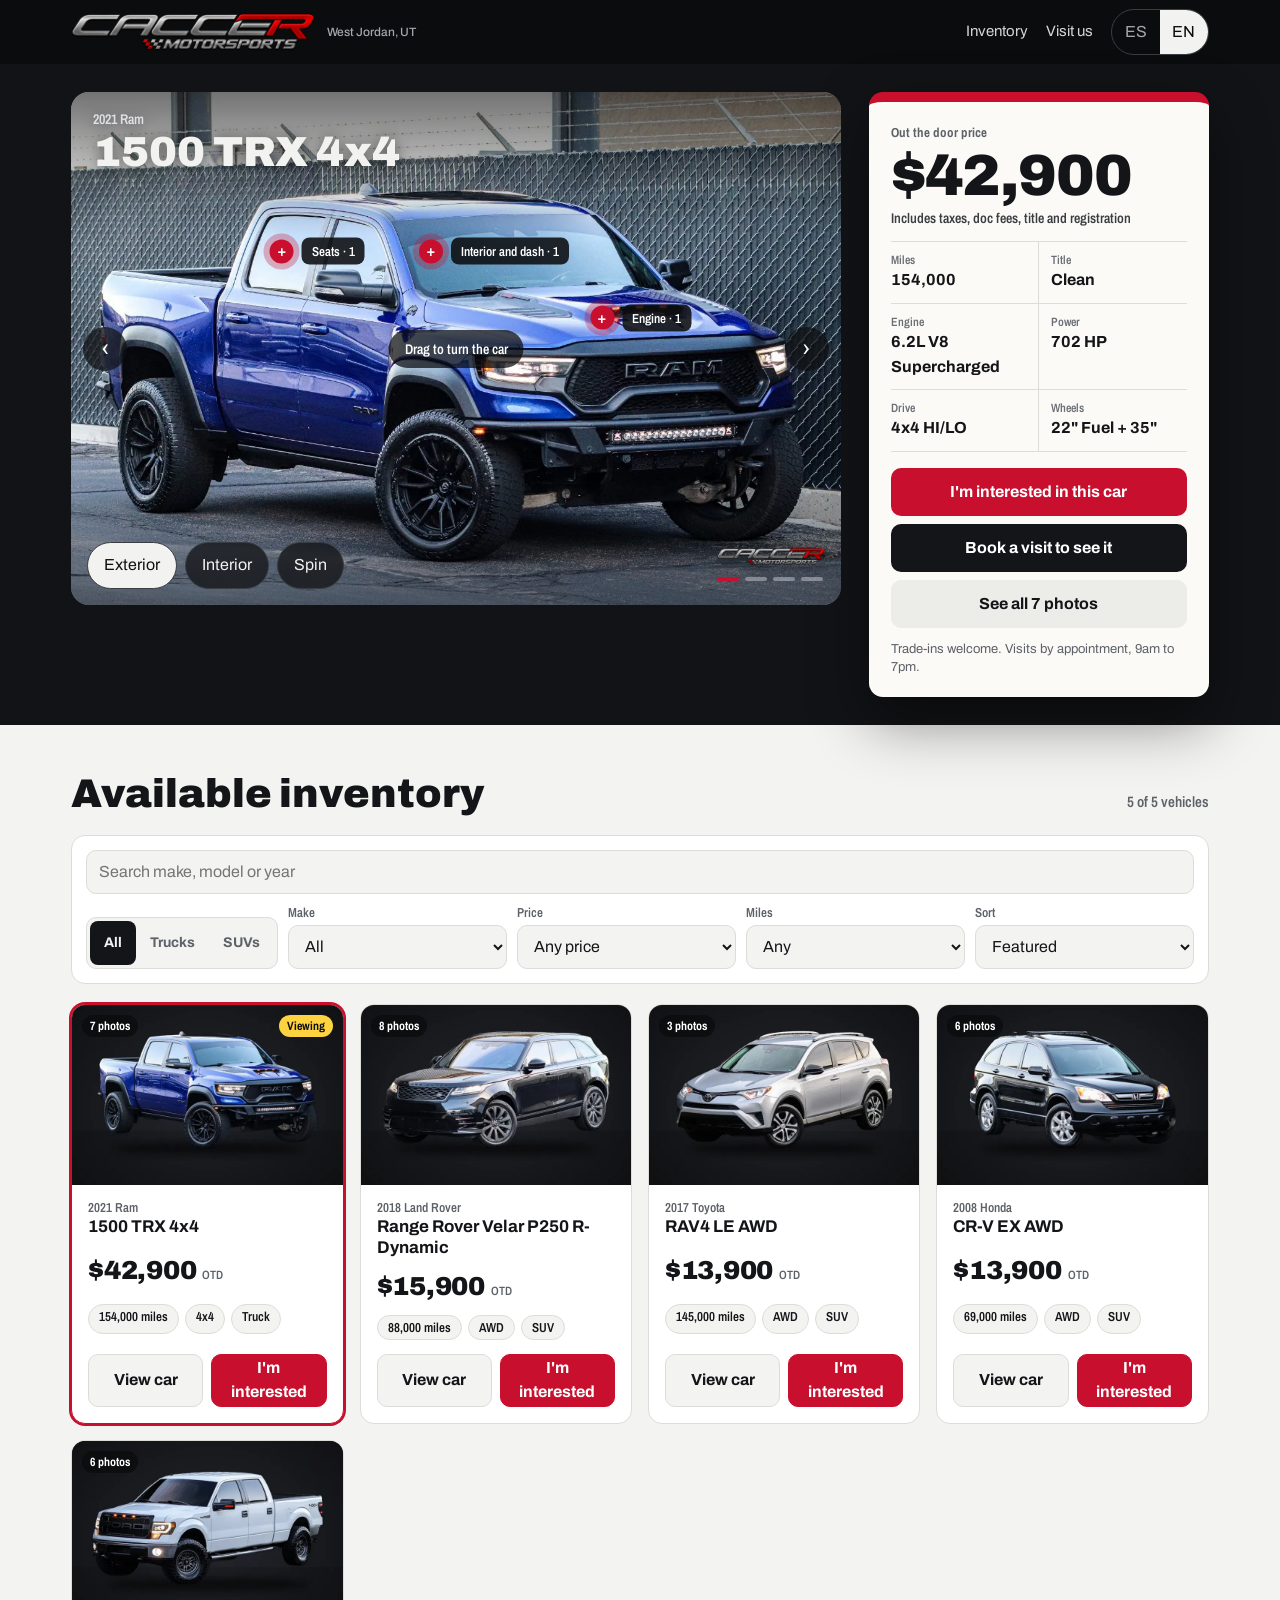
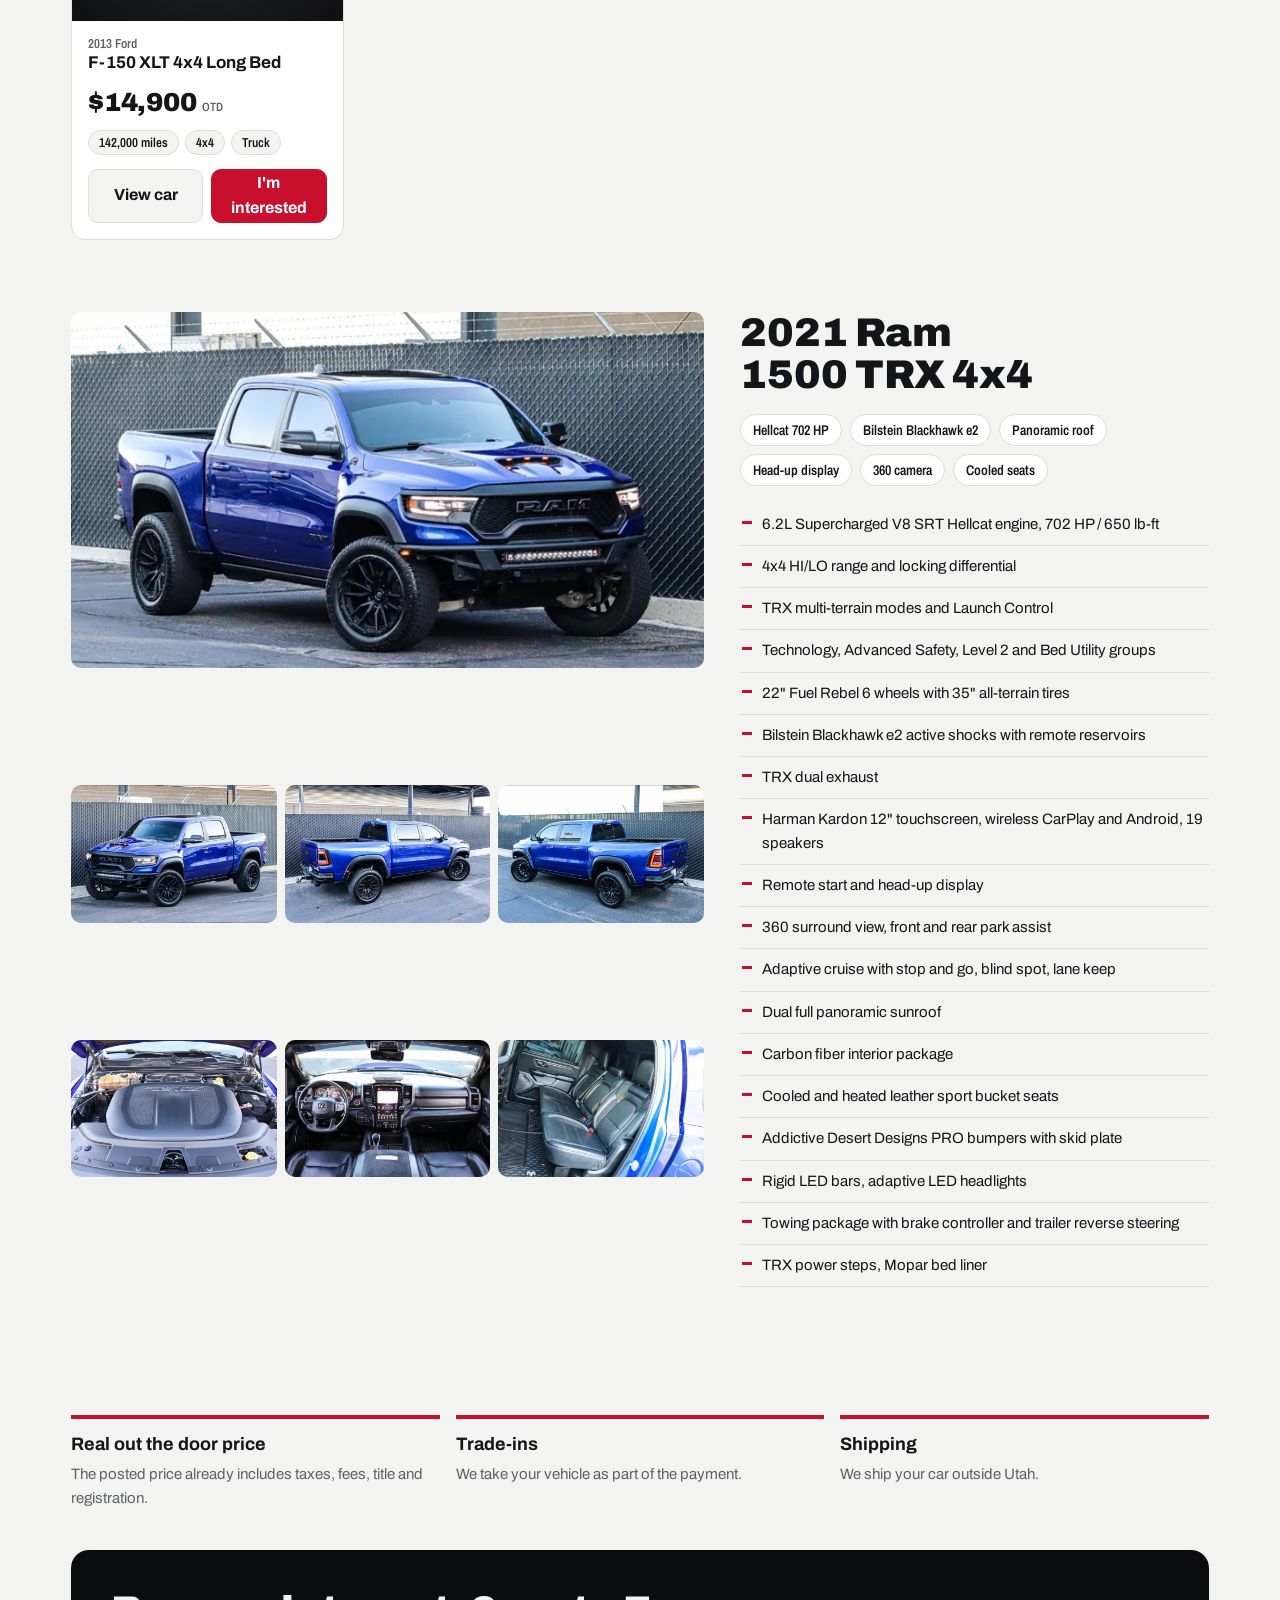
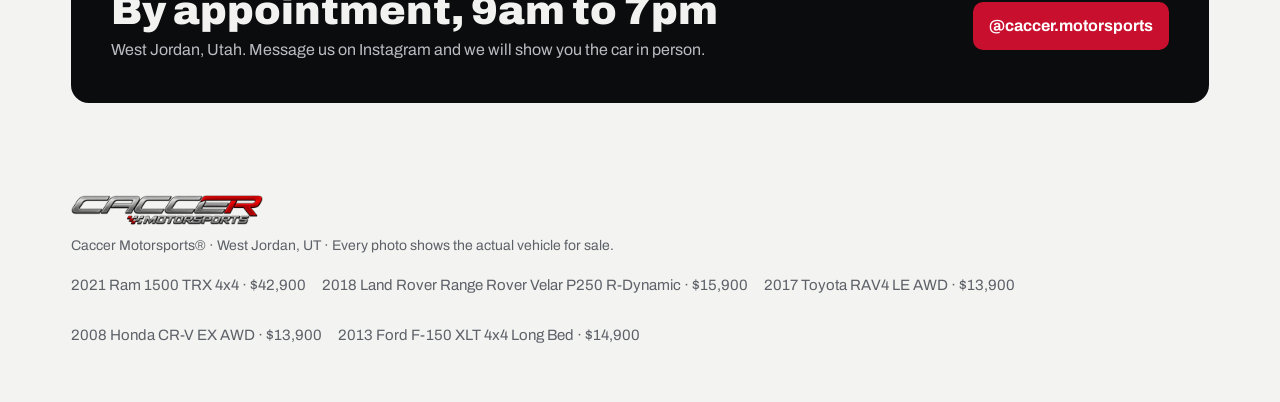
==== commit 2369873b: "Celular, app instalable, velocidad, marca y fotos de estudio - Botones y links con tamaño cómodo par" ====
--- a/index.html
+++ b/index.html
@@ -15,13 +15,15 @@
 <meta property="og:image:width" content="1200"><meta property="og:image:height" content="630">
 <meta name="twitter:card" content="summary_large_image">
 <meta name="theme-color" content="#0b0c0e">
-<link rel="icon" href="img/caccer_logo.png">
+<link rel="icon" href="icons/favicon-48.png">
 <!--SEO-LD-->
 <script type="application/ld+json">{"@context": "https://schema.org", "@type": "AutoDealer", "@id": "https://cgmillan1.github.io/caccer-motorsports/#dealer", "name": "Caccer Motorsports", "url": "https://cgmillan1.github.io/caccer-motorsports/", "logo": "https://cgmillan1.github.io/caccer-motorsports/img/caccer_logo.png", "image": "https://cgmillan1.github.io/caccer-motorsports/img/og/trx.jpg", "sameAs": ["https://www.instagram.com/caccer.motorsports/"], "address": {"@type": "PostalAddress", "addressLocality": "West Jordan", "addressRegion": "UT", "addressCountry": "US"}, "areaServed": ["West Jordan", "Salt Lake City", "Utah"], "knowsLanguage": ["es", "en"], "openingHoursSpecification": [{"@type": "OpeningHoursSpecification", "dayOfWeek": ["Monday", "Tuesday", "Wednesday", "Thursday", "Friday", "Saturday"], "opens": "09:00", "closes": "19:00"}]}</script>
 <script type="application/ld+json">{"@context": "https://schema.org", "@type": "ItemList", "name": "Caccer Motorsports inventory", "itemListElement": [{"@type": "ListItem", "position": 1, "item": {"@context": "https://schema.org", "@type": "Car", "name": "2021 Ram 1500 TRX 4x4", "url": "https://cgmillan1.github.io/caccer-motorsports/autos/trx/", "image": ["https://cgmillan1.github.io/caccer-motorsports/img/trx_01.jpg", "https://cgmillan1.github.io/caccer-motorsports/img/trx_02.jpg", "https://cgmillan1.github.io/caccer-motorsports/img/trx_03.jpg", "https://cgmillan1.github.io/caccer-motorsports/img/trx_04.jpg", "https://cgmillan1.github.io/caccer-motorsports/img/trx_05.jpg", "https://cgmillan1.github.io/caccer-motorsports/img/trx_06.jpg", "https://cgmillan1.github.io/caccer-motorsports/img/trx_10.jpg"], "brand": {"@type": "Brand", "name": "Ram"}, "model": "1500", "vehicleModelDate": "2021", "bodyType": "Pickup Truck", "driveWheelConfiguration": "https://schema.org/FourWheelDriveConfiguration", "itemCondition": "https://schema.org/UsedCondition", "mileageFromOdometer": {"@type": "QuantitativeValue", "value": 154000, "unitCode": "SMI"}, "description": "6.2L Supercharged V8 SRT Hellcat engine, 702 HP / 650 lb-ft. 4x4 HI/LO range and locking differential. TRX multi-terrain modes and Launch Control. Technology, Advanced Safety, Level 2 and Bed Utility groups. 22\" Fuel Rebel 6 wheels with 35\" all-terrain tires. Bilstein Blackhawk e2 active shocks with remote reservoirs.", "offers": {"@type": "Offer", "price": 42900, "priceCurrency": "USD", "availability": "https://schema.org/InStock", "itemCondition": "https://schema.org/UsedCondition", "url": "https://cgmillan1.github.io/caccer-motorsports/autos/trx/", "seller": {"@type": "AutoDealer", "name": "Caccer Motorsports", "url": "https://cgmillan1.github.io/caccer-motorsports/"}}}}, {"@type": "ListItem", "position": 2, "item": {"@context": "https://schema.org", "@type": "Car", "name": "2018 Land Rover Range Rover Velar P250 R-Dynamic", "url": "https://cgmillan1.github.io/caccer-motorsports/autos/velar/", "image": ["https://cgmillan1.github.io/caccer-motorsports/img/velar_01.jpg", "https://cgmillan1.github.io/caccer-motorsports/img/velar_02.jpg", "https://cgmillan1.github.io/caccer-motorsports/img/velar_03.jpg", "https://cgmillan1.github.io/caccer-motorsports/img/velar_05.jpg", "https://cgmillan1.github.io/caccer-motorsports/img/velar_07.jpg", "https://cgmillan1.github.io/caccer-motorsports/img/velar_08.jpg", "https://cgmillan1.github.io/caccer-motorsports/img/velar_09.jpg", "https://cgmillan1.github.io/caccer-motorsports/img/velar_10.jpg"], "brand": {"@type": "Brand", "name": "Land Rover"}, "model": "Range Rover Velar", "vehicleModelDate": "2018", "bodyType": "SUV", "driveWheelConfiguration": "https://schema.org/AllWheelDriveConfiguration", "itemCondition": "https://schema.org/UsedCondition", "mileageFromOdometer": {"@type": "QuantitativeValue", "value": 88000, "unitCode": "SMI"}, "description": "2.0L turbo engine, 247 HP, 27 MPG. AWD with snow, sport, comfort, eco and terrain modes. 20\" gloss black wheels with new all-season tires. Dual exhaust. Adaptive cruise, blind spot, lane keep, forward collision alert. Hands-free power liftgate.", "offers": {"@type": "Offer", "price": 15900, "priceCurrency": "USD", "availability": "https://schema.org/InStock", "itemCondition": "https://schema.org/UsedCondition", "url": "https://cgmillan1.github.io/caccer-motorsports/autos/velar/", "seller": {"@type": "AutoDealer", "name": "Caccer Motorsports", "url": "https://cgmillan1.github.io/caccer-motorsports/"}}}}, {"@type": "ListItem", "position": 3, "item": {"@context": "https://schema.org", "@type": "Car", "name": "2017 Toyota RAV4 LE AWD", "url": "https://cgmillan1.github.io/caccer-motorsports/autos/rav4/", "image": ["https://cgmillan1.github.io/caccer-motorsports/img/rav4_01.jpg", "https://cgmillan1.github.io/caccer-motorsports/img/rav4_02.jpg", "https://cgmillan1.github.io/caccer-motorsports/img/rav4_06.jpg"], "brand": {"@type": "Brand", "name": "Toyota"}, "model": "RAV4", "vehicleModelDate": "2017", "bodyType": "SUV", "driveWheelConfiguration": "https://schema.org/AllWheelDriveConfiguration", "itemCondition": "https://schema.org/UsedCondition", "mileageFromOdometer": {"@type": "QuantitativeValue", "value": 145000, "unitCode": "SMI"}, "description": "2.5L 4 cylinder, 29 MPG. Eco and sport driving modes. AWD with center lock differential. 17\" alloy wheels with all-season tires. Adaptive cruise, blind spot, lane keep, downhill assist, forward collision alert. JBL 9\" multimedia with navigation, Bluetooth, USB, AUX.", "offers": {"@type": "Offer", "price": 13900, "priceCurrency": "USD", "availability": "https://schema.org/InStock", "itemCondition": "https://schema.org/UsedCondition", "url": "https://cgmillan1.github.io/caccer-motorsports/autos/rav4/", "seller": {"@type": "AutoDealer", "name": "Caccer Motorsports", "url": "https://cgmillan1.github.io/caccer-motorsports/"}}}}, {"@type": "ListItem", "position": 4, "item": {"@context": "https://schema.org", "@type": "Car", "name": "2008 Honda CR-V EX AWD", "url": "https://cgmillan1.github.io/caccer-motorsports/autos/crv/", "image": ["https://cgmillan1.github.io/caccer-motorsports/img/crv_01.jpg", "https://cgmillan1.github.io/caccer-motorsports/img/crv_02.jpg", "https://cgmillan1.github.io/caccer-motorsports/img/crv_06.jpg", "https://cgmillan1.github.io/caccer-motorsports/img/crv_08.jpg", "https://cgmillan1.github.io/caccer-motorsports/img/crv_09.jpg", "https://cgmillan1.github.io/caccer-motorsports/img/crv_10.jpg"], "brand": {"@type": "Brand", "name": "Honda"}, "model": "CR-V", "vehicleModelDate": "2008", "bodyType": "SUV", "driveWheelConfiguration": "https://schema.org/AllWheelDriveConfiguration", "itemCondition": "https://schema.org/UsedCondition", "mileageFromOdometer": {"@type": "QuantitativeValue", "value": 69000, "unitCode": "SMI"}, "description": "69,000 original miles. 2.4L i-VTEC 4 cylinder (K24), 166 HP. AWD, great in winter. 17\" premium wheels with new all-season tires. Bose premium sound with Bluetooth, USB, AUX. Leather wrapped multifunction steering wheel.", "offers": {"@type": "Offer", "price": 13900, "priceCurrency": "USD", "availability": "https://schema.org/InStock", "itemCondition": "https://schema.org/UsedCondition", "url": "https://cgmillan1.github.io/caccer-motorsports/autos/crv/", "seller": {"@type": "AutoDealer", "name": "Caccer Motorsports", "url": "https://cgmillan1.github.io/caccer-motorsports/"}}}}, {"@type": "ListItem", "position": 5, "item": {"@context": "https://schema.org", "@type": "Car", "name": "2013 Ford F-150 XLT 4x4 Long Bed", "url": "https://cgmillan1.github.io/caccer-motorsports/autos/f150/", "image": ["https://cgmillan1.github.io/caccer-motorsports/img/f150_01.jpg", "https://cgmillan1.github.io/caccer-motorsports/img/f150_03.jpg", "https://cgmillan1.github.io/caccer-motorsports/img/f150_05.jpg", "https://cgmillan1.github.io/caccer-motorsports/img/f150_06.jpg", "https://cgmillan1.github.io/caccer-motorsports/img/f150_08.jpg", "https://cgmillan1.github.io/caccer-motorsports/img/f150_11.jpg"], "brand": {"@type": "Brand", "name": "Ford"}, "model": "F-150", "vehicleModelDate": "2013", "bodyType": "Pickup Truck", "driveWheelConfiguration": "https://schema.org/FourWheelDriveConfiguration", "itemCondition": "https://schema.org/UsedCondition", "mileageFromOdometer": {"@type": "QuantitativeValue", "value": 142000, "unitCode": "SMI"}, "description": "5.0L V8 Coyote, 370 HP. 4x4 HI/LO with locking differential. 6.5 ft long bed. Flowmaster dual cat-back exhaust. 17\" Fuel off-road wheels with 35\" all-terrain tires. 3\" Rough Country lift kit.", "offers": {"@type": "Offer", "price": 14900, "priceCurrency": "USD", "availability": "https://schema.org/InStock", "itemCondition": "https://schema.org/UsedCondition", "url": "https://cgmillan1.github.io/caccer-motorsports/autos/f150/", "seller": {"@type": "AutoDealer", "name": "Caccer Motorsports", "url": "https://cgmillan1.github.io/caccer-motorsports/"}}}}]}</script>
 <!--/SEO-LD-->
 <link rel="preconnect" href="https://fonts.googleapis.com">
-<link href="https://fonts.googleapis.com/css2?family=Archivo:wght@400;500;600;800;900&family=Archivo+Narrow:wght@500;600;700&display=swap" rel="stylesheet">
+<link rel="preconnect" href="https://fonts.gstatic.com" crossorigin>
+<link href="https://fonts.googleapis.com/css2?family=Archivo:wght@400;500;600;800;900&family=Archivo+Narrow:wght@500;600;700&display=swap" rel="stylesheet" media="print" onload="this.media='all'">
+<noscript><link href="https://fonts.googleapis.com/css2?family=Archivo:wght@400;500;600;800;900&family=Archivo+Narrow:wght@500;600;700&display=swap" rel="stylesheet"></noscript>
 <style>
 /* VOICE: a confident independent dealer in West Jordan, straight talk, out the door prices.
    IDEA: the showroom turntable plus the window sticker you read before you buy.
@@ -30,7 +32,7 @@
    LAYOUT: stage first, sticker beside it, the inventory grid with search and filters, then photos and the visit band. */
 :root{color-scheme:light dark;
 --bg:light-dark(#f3f3f1,#0f1012);--ink:light-dark(#141518,#f2f2f0);--mute:light-dark(#5d6168,#a3a7ad);
---card:light-dark(#ffffff,#1a1c20);--line:light-dark(#dcdcd8,#2b2e33);--red:#e3241b;--stage:#121316;--paper:#fbfaf6}
+--card:light-dark(#ffffff,#1a1c20);--line:light-dark(#dcdcd8,#2b2e33);--red:#c8102e;--accent:#ffd23f;--stage:#121316;--paper:#fbfaf6}
 :root[data-theme=light]{color-scheme:light}:root[data-theme=dark]{color-scheme:dark}
 *{box-sizing:border-box;min-width:0}
 body{margin:0;background:var(--bg);color:var(--ink);font:16px/1.55 Archivo,system-ui,sans-serif;overflow-x:clip}
@@ -42,14 +44,17 @@
 header .wrap{display:flex;align-items:center;gap:20px;min-height:64px;flex-wrap:wrap}
 .logo{text-decoration:none;display:flex;align-items:center;gap:12px;color:inherit}
 .logo img{height:38px;width:auto;display:block}
-.flinks{display:flex;flex-wrap:wrap;gap:6px 16px;margin-top:12px;font-size:13px}.flinks a{opacity:.8}
-.car h3 a{text-decoration:none}.car h3 a:hover{text-decoration:underline}
+.logo{min-height:44px}
+.iskip{min-height:44px}
+.flinks a{display:inline-block;padding:6px 0}
+.flinks{display:flex;flex-wrap:wrap;gap:6px 16px;margin-top:12px;font-size:13px}.flinks a{color:inherit}
+.car h3 a{text-decoration:none;display:inline-block;padding:6px 0;margin:-6px 0}@media(hover:hover){.car h3 a:hover{text-decoration:underline}}
 .logo small{font-weight:500;color:#a3a7ad;font-size:12px}
 nav{display:flex;gap:18px;margin-left:auto;flex-wrap:wrap;align-items:center}
 nav a{text-decoration:none;color:#d6d7d9;font-size:15px}
-nav a:hover{color:#fff}
+@media(hover:hover){nav a:hover{color:#fff}}
 .lang{display:flex;border:1px solid #3a3d42;border-radius:999px;overflow:hidden}
-.lang button{background:none;border:0;color:#a3a7ad;padding:8px 12px;min-height:36px}
+.lang button{background:none;border:0;color:#a3a7ad;padding:8px 12px;min-height:44px;min-width:48px}
 .lang button[aria-pressed=true]{background:#f2f2f0;color:#0b0c0e}
 
 /* stage */
@@ -83,9 +88,9 @@
 .dots i.on{background:var(--red)}
 .hint{position:absolute;left:50%;top:50%;transform:translate(-50%,-50%);background:rgba(10,11,12,.72);padding:10px 16px;border-radius:999px;font:600 14px 'Archivo Narrow';color:#fff;pointer-events:none;transition:opacity .5s}
 .hint.gone{opacity:0}
-.hs{position:absolute;transform:translate(-50%,-50%);display:flex;align-items:center;gap:8px;background:none;border:0;padding:6px;color:#fff;transition:opacity .25s}
-.hs b{width:24px;height:24px;border-radius:50%;background:var(--red);box-shadow:0 0 0 6px rgba(227,36,27,.3);display:grid;place-items:center;font-size:15px;line-height:1;animation:pulse 2.2s infinite}
-@keyframes pulse{50%{box-shadow:0 0 0 11px rgba(227,36,27,.12)}}
+.hs{position:absolute;transform:translate(-50%,-50%);display:flex;align-items:center;gap:8px;background:none;border:0;padding:10px;color:#fff;transition:opacity .25s}
+.hs b{width:24px;height:24px;border-radius:50%;background:var(--red);box-shadow:0 0 0 6px rgba(200,16,46,.3);display:grid;place-items:center;font-size:15px;line-height:1;animation:pulse 2.2s infinite}
+@keyframes pulse{50%{box-shadow:0 0 0 11px rgba(200,16,46,.12)}}
 .hs span{background:rgba(12,13,15,.88);padding:5px 10px;border-radius:8px;font:600 13px 'Archivo Narrow';white-space:nowrap}
 .hs.off{opacity:0;pointer-events:none}
 @media(max-width:600px){.hs span{display:none}.arrow{display:none}.title h1{font-size:22px}}
@@ -124,12 +129,12 @@
 .reset[hidden]{display:none}
 .grid{display:grid;grid-template-columns:repeat(auto-fill,minmax(260px,1fr));gap:16px}
 .car{background:var(--card);border:1px solid var(--line);border-radius:14px;overflow:hidden;display:flex;flex-direction:column;transition:transform .2s,box-shadow .2s;position:relative}
-.car:hover{transform:translateY(-3px);box-shadow:0 14px 30px rgba(0,0,0,.18)}
+@media(hover:hover){.car:hover{transform:translateY(-3px);box-shadow:0 14px 30px rgba(0,0,0,.18)}}
 .car[aria-current=true]{border-color:var(--red);box-shadow:0 0 0 2px var(--red)}
 .car .ph{position:relative;aspect-ratio:3/2;background:#222;border:0;padding:0;display:block;width:100%}
 .car .ph img{width:100%;height:100%;object-fit:cover;display:block}
 .car .n{position:absolute;left:10px;top:10px;background:rgba(10,11,12,.75);color:#fff;font:700 12px 'Archivo Narrow';padding:3px 8px;border-radius:999px}
-.car .viewing{position:absolute;right:10px;top:10px;background:var(--red);color:#fff;font:700 12px 'Archivo Narrow';padding:3px 8px;border-radius:999px}
+.car .viewing{position:absolute;right:10px;top:10px;background:var(--accent);color:#111113;font:700 12px 'Archivo Narrow';padding:3px 8px;border-radius:999px}
 .car .body{padding:14px 16px 16px;display:grid;gap:8px;flex:1}
 .car h3{margin:0;font-size:17px;line-height:1.25}
 .car h3 small{display:block;color:var(--mute);font:600 13px 'Archivo Narrow'}
@@ -159,7 +164,7 @@
 .gallery button{border:0;padding:0;border-radius:10px;overflow:hidden;background:#222;aspect-ratio:3/2}
 .gallery button:first-child{grid-column:span 3;aspect-ratio:16/9}
 .gallery img{width:100%;height:100%;object-fit:cover;display:block;transition:transform .3s}
-.gallery button:hover img{transform:scale(1.04)}
+@media(hover:hover){.gallery button:hover img{transform:scale(1.04)}}
 .chips{display:flex;flex-wrap:wrap;gap:8px;margin:0 0 18px;padding:0;list-style:none}
 .chips li{background:var(--card);border:1px solid var(--line);border-radius:999px;padding:6px 12px;font:600 14px 'Archivo Narrow'}
 .feat{columns:1;margin:0;padding:0;list-style:none}
@@ -240,7 +245,7 @@
 .ibrand img{width:clamp(150px,18vw,300px);height:auto;display:block;filter:drop-shadow(0 4px 14px rgba(0,0,0,.6))}
 .intro.lit2 .ibrand{opacity:1;transform:none}
 .iskip{position:absolute;top:max(2vh,12px);right:max(2vw,12px);background:rgba(20,21,24,.6);color:#f2f2f0;border:1px solid #3a3d42;border-radius:999px;padding:8px 16px;min-height:40px;font:600 14px 'Archivo Narrow';backdrop-filter:blur(6px)}
-.iskip:hover{background:rgba(20,21,24,.85)}
+@media(hover:hover){.iskip:hover{background:rgba(20,21,24,.85)}}
 .imorph{position:fixed;z-index:101;overflow:hidden;pointer-events:none;box-shadow:0 30px 80px rgba(0,0,0,.45)}
 .imorph img{transition:opacity .25s ease}
 /* page chrome waits off-stage while the intro plays */
@@ -257,13 +262,25 @@
 html.settle .sticker{transition-delay:.35s}
 html.settle .lineup,html.settle .inv{transition-delay:.55s}
 html.settle .stage .hint{transition-delay:.9s}
+.pwainst{display:block;margin:12px 0 4px;min-height:44px;padding:0 16px;border-radius:999px;border:1px solid #3a3d42;background:none;color:inherit}.pwainst[hidden]{display:none}
+/* touch targets */
+.iskip{min-height:44px}nav a{display:inline-flex;align-items:center;min-height:44px}.seg2 button{min-height:44px}
 </style>
+
+<!-- pwa-kit -->
+<link rel="manifest" href="manifest.webmanifest">
+<link rel="apple-touch-icon" href="icons/apple-touch-icon.png">
+<meta name="mobile-web-app-capable" content="yes">
+<meta name="apple-mobile-web-app-title" content="Caccer">
+<meta name="apple-mobile-web-app-status-bar-style" content="default">
+<script src="pwa.js" defer></script>
+<!-- /pwa-kit -->
 </head>
 <body>
 <div class="intro" id="intro" aria-hidden="true">
- <img class="ibg" src="img/trx_01.jpg" alt="">
- <video id="introV" muted playsinline preload="auto" poster="intro_trx2_start.jpg"><source src="intro_trx2.mp4" type="video/mp4"></video>
- <div class="ibrand"><img src="img/caccer_logo.png" alt="Caccer Motorsports"></div>
+ <img class="ibg" src="img/w/trx_01.webp" alt="" width="1344" height="896">
+ <video id="introV" muted playsinline preload="auto" poster="intro_trx2_start.webp"><source src="intro_trx2_m.mp4" type="video/mp4" media="(max-width: 900px)"><source src="intro_trx2.mp4" type="video/mp4"></video>
+ <div class="ibrand"><img src="img/caccer_logo_s.png" alt="Caccer Motorsports" width="500" height="78"></div>
  <button class="iskip" id="introSkip" data-es="Saltar intro" data-en="Skip intro">Saltar intro</button>
 </div>
 <script>
@@ -276,7 +293,7 @@
  else{var el=document.getElementById('intro');el.parentNode.removeChild(el);}})();
 </script>
 <header><div class="wrap">
- <a class="logo" href="#inventario" aria-label="Caccer Motorsports"><img src="img/caccer_logo.png" alt="Caccer Motorsports" width="244" height="38"><small>West Jordan, UT</small></a>
+ <a class="logo" href="#inventario" aria-label="Caccer Motorsports"><img src="img/caccer_logo_s.png" alt="Caccer Motorsports" width="244" height="38"><small>West Jordan, UT</small></a>
  <nav>
   <a href="#autos" data-es="Inventario" data-en="Inventory">Inventario</a>
   <a href="#visitar" data-es="Visitanos" data-en="Visit us">Visitanos</a>
@@ -288,7 +305,7 @@
  <div class="wrap">
   <div class="stage" id="stage">
    <div class="frames" id="frames"></div>
-   <div class="pan" id="pan"><img id="panImg" alt="" draggable="false"></div>
+   <div class="pan" id="pan"><img id="panImg" alt="" width="1344" height="896" draggable="false"></div>
    <div class="title"><p id="cYear"></p><h1 id="cName"></h1></div>
    <div id="hsLayer"></div>
    <button class="arrow l" id="prevF" aria-label="Girar a la izquierda">‹</button>
@@ -298,7 +315,7 @@
     <button id="tInt" aria-pressed="false" data-es="Interior" data-en="Interior">Interior</button>
     <button id="tspin" aria-pressed="false" data-es="Girar" data-en="Spin">Girar</button>
    </div>
-   <img class="wm" src="img/caccer_logo.png" alt="" aria-hidden="true">
+   <img class="wm" src="img/caccer_logo_s.png" alt="" width="500" height="78" aria-hidden="true">
    <div class="dots" id="dots"></div>
    <div class="hint" id="hint" data-es="Arrastrá para girar el auto" data-en="Drag to turn the car">Arrastrá para girar el auto</div>
   </div>
@@ -352,7 +369,7 @@
   <button class="btn red" data-msg="cita">@caccer.motorsports</button>
  </div>
 </div></section>
-<footer><div class="wrap"><img src="img/caccer_logo.png" alt="Caccer Motorsports" style="height:30px;width:auto;display:block;margin-bottom:10px">Caccer Motorsports® · West Jordan, UT · <span data-es="Todas las fotos son del vehículo real a la venta." data-en="Every photo shows the actual vehicle for sale.">Todas las fotos son del vehículo real a la venta.</span><!--SEO-LINKS--><nav class="flinks" aria-label="Inventario"><a href="autos/trx/">2021 Ram 1500 TRX 4x4 · $42,900</a><a href="autos/velar/">2018 Land Rover Range Rover Velar P250 R-Dynamic · $15,900</a><a href="autos/rav4/">2017 Toyota RAV4 LE AWD · $13,900</a><a href="autos/crv/">2008 Honda CR-V EX AWD · $13,900</a><a href="autos/f150/">2013 Ford F-150 XLT 4x4 Long Bed · $14,900</a></nav><!--/SEO-LINKS--></div></footer>
+<footer><div class="wrap"><img src="img/caccer_logo_s.png" alt="Caccer Motorsports" width="192" height="30" style="height:30px;width:auto;display:block;margin-bottom:10px">Caccer Motorsports® · West Jordan, UT · <span data-es="Todas las fotos son del vehículo real a la venta." data-en="Every photo shows the actual vehicle for sale.">Todas las fotos son del vehículo real a la venta.</span><button class="pwainst" data-pwa-install hidden data-es="Instalar la app de Caccer" data-en="Install the Caccer app">Instalar la app de Caccer</button><!--SEO-LINKS--><nav class="flinks" aria-label="Inventario"><a href="autos/trx/">2021 Ram 1500 TRX 4x4 · $42,900</a><a href="autos/velar/">2018 Land Rover Range Rover Velar P250 R-Dynamic · $15,900</a><a href="autos/rav4/">2017 Toyota RAV4 LE AWD · $13,900</a><a href="autos/crv/">2008 Honda CR-V EX AWD · $13,900</a><a href="autos/f150/">2013 Ford F-150 XLT 4x4 Long Bed · $14,900</a></nav><!--/SEO-LINKS--></div></footer>
 
 <div class="mbar" id="mbar"><div><b id="mbName"></b><span id="mbPrice"></span></div><button class="btn red" data-msg="interes" data-es="Escribir a Santi" data-en="Message Santi">Escribir a Santi</button></div>
 <div class="md" id="md" role="dialog" aria-modal="true" aria-labelledby="mdT"><div class="mdbox">
@@ -404,7 +421,7 @@
 {const h=location.hash.slice(1);const i=CARS.findIndex(c=>c.id===h);if(i>=0)cur=i;}
 const $=id=>document.getElementById(id);
 const money=n=>'$'+Math.round(n).toLocaleString('en-US');
-const img=n=>'img/'+n+'.jpg';
+const img=n=>(innerWidth<700?'img/s/':'img/w/')+n+'.webp';const sm=n=>'img/s/'+n+'.webp';const CUT=new Set(['trx_01','velar_01','rav4_01','crv_01','f150_01']);
 const allPhotos=c=>Object.values(c.photos).flat();
 const stage=$('stage');
 
@@ -420,12 +437,12 @@
  $('openAll').textContent=(lang==='es'?'Ver las ':'See all ')+allPhotos(c).length+(lang==='es'?' fotos':' photos');
  drawInv();
  const ph=allPhotos(c);
- $('gallery').innerHTML=ph.slice(0,7).map((p,i)=>`<button data-p="${i}" aria-label="Foto ${i+1}"><img src="${img(p)}" alt="${c.make} ${c.name}" loading="lazy"></button>`).join('');
+ $('gallery').innerHTML=ph.slice(0,7).map((p,i)=>`<button data-p="${i}" aria-label="Foto ${i+1}"><img src="${sm(p)}" alt="${c.make} ${c.name}" loading="lazy" width="720" height="480"></button>`).join('');
  $('dTitle').textContent=c.year+' '+c.make+' '+c.name;
  $('chips').innerHTML=c.chips[lang].map(t=>`<li>${t}</li>`).join('');
  $('feat').innerHTML=c.feat[lang].map(t=>`<li>${t}</li>`).join('');
  if(newCar){
-  $('frames').innerHTML=c.photos.ext.map((p,i)=>`<img src="${img(p)}" alt="${c.year} ${c.make} ${c.name}" draggable="false" class="${i===0?'on':''}">`).join('');
+  $('frames').innerHTML=c.photos.ext.map((p,i)=>`<img src="${img(p)}" alt="${c.year} ${c.make} ${c.name}" width="1344" height="896" draggable="false" class="${i===0?'on':''}">`).join('');
   $('dots').innerHTML=c.photos.ext.map((p,i)=>`<i class="${i===0?'on':''}"></i>`).join('');
   frame=0;$('panImg').src=img(c.photos.interior[0]);panX=0.5;setPan();setMode('ext');
   $('tInt').disabled=!c.photos.interior;if(!reduceMotion&&c.photos.ext.length>1){if(document.documentElement.classList.contains('intro-on'))addEventListener('caccer-intro-done',()=>{if(!spinT&&mode==='ext'){showFrame(0);startSpin();}},{once:true});else startSpin();}}
@@ -458,7 +475,7 @@
  $('invCount').textContent=lang==='es'?`${list.length} de ${CARS.length} autos`:`${list.length} of ${CARS.length} vehicles`;
  const mi=n=>n.toLocaleString('en-US')+(lang==='es'?' millas':' miles');
  $('invGrid').innerHTML=list.length?list.map(({c,i})=>`<article class="car" aria-current="${i===cur}">
-  <button class="ph" data-view="${i}" aria-label="${lang==='es'?'Ver':'View'} ${c.year} ${c.make} ${c.name}"><img src="${img(c.photos.ext[0])}" alt="${c.year} ${c.make} ${c.name}" loading="lazy"><span class="n">${allPhotos(c).length} ${lang==='es'?'fotos':'photos'}</span>${i===cur?`<span class="viewing">${lang==='es'?'Viendo':'Viewing'}</span>`:''}</button>
+  <button class="ph" data-view="${i}" aria-label="${lang==='es'?'Ver':'View'} ${c.year} ${c.make} ${c.name}"><img src="${CUT.has(c.photos.ext[0])?'img/cut/'+c.photos.ext[0]+'_s.webp':sm(c.photos.ext[0])}" alt="${c.year} ${c.make} ${c.name}" loading="lazy" width="720" height="480"><span class="n">${allPhotos(c).length} ${lang==='es'?'fotos':'photos'}</span>${i===cur?`<span class="viewing">${lang==='es'?'Viendo':'Viewing'}</span>`:''}</button>
   <div class="body"><h3><small>${c.year} ${c.make}</small><a href="autos/${c.id}/">${c.name}</a></h3>
   <div class="pr">${money(c.price)}<small>OTD</small></div>
   <ul class="tags"><li>${mi(c.miles)}</li><li>${drive(c)}</li><li>${BODY[c.body][lang].replace(/s$/,'')}</li></ul>
@@ -511,7 +528,7 @@
 /* lightbox */
 let lbList=[],lbI=0;
 function openLB(list,i,title){lbList=list;lbI=i;$('lbT').textContent=title||(CARS[cur].year+' '+CARS[cur].make+' '+CARS[cur].name);
- $('lbS').innerHTML=list.map((p,k)=>`<button data-k="${k}"><img src="${img(p)}" alt=""></button>`).join('');
+ $('lbS').innerHTML=list.map((p,k)=>`<button data-k="${k}"><img src="${sm(p)}" alt="" width="720" height="480" loading="lazy"></button>`).join('');
  $('lb').classList.add('open');showLB();$('lbX').focus();}
 function showLB(){$('lbI').src=img(lbList[lbI]);[...$('lbS').children].forEach((b,k)=>b.setAttribute('aria-current',k===lbI));
  $('lbP').style.visibility=$('lbN').style.visibility=lbList.length>1?'visible':'hidden';}
@@ -557,7 +574,7 @@
  const root=document.documentElement,intro=document.getElementById('intro');
  if(!intro||!root.classList.contains('intro-on'))return;
  const v=document.getElementById('introV'),stageEl=document.getElementById('stage');
- const pre=new Image();pre.src='intro_trx2_end.jpg';
+ const pre=new Image();pre.src='intro_trx2_end.webp';
  let done=false,started=false;
  const timers=[];
  function finish(){
@@ -566,7 +583,7 @@
   try{v.pause();}catch(e){}
   window.scrollTo(0,0);
   const m=document.createElement('div');m.className='imorph';
-  const im=new Image();im.src='intro_trx2_end.jpg';im.alt='';im.style.objectFit='fill';m.appendChild(im);
+  const im=new Image();im.src='intro_trx2_end.webp';im.alt='';im.style.objectFit='fill';m.appendChild(im);
   m.style.overflow='visible';
   // the video's last frame (16:9) holds the stage photo at a known spot; fly that frame so the photo lands exactly on the stage
   const PH={l:4/480,t:-4/270,w:429/480};               // photo box inside the 16:9 frame, measured from the render
